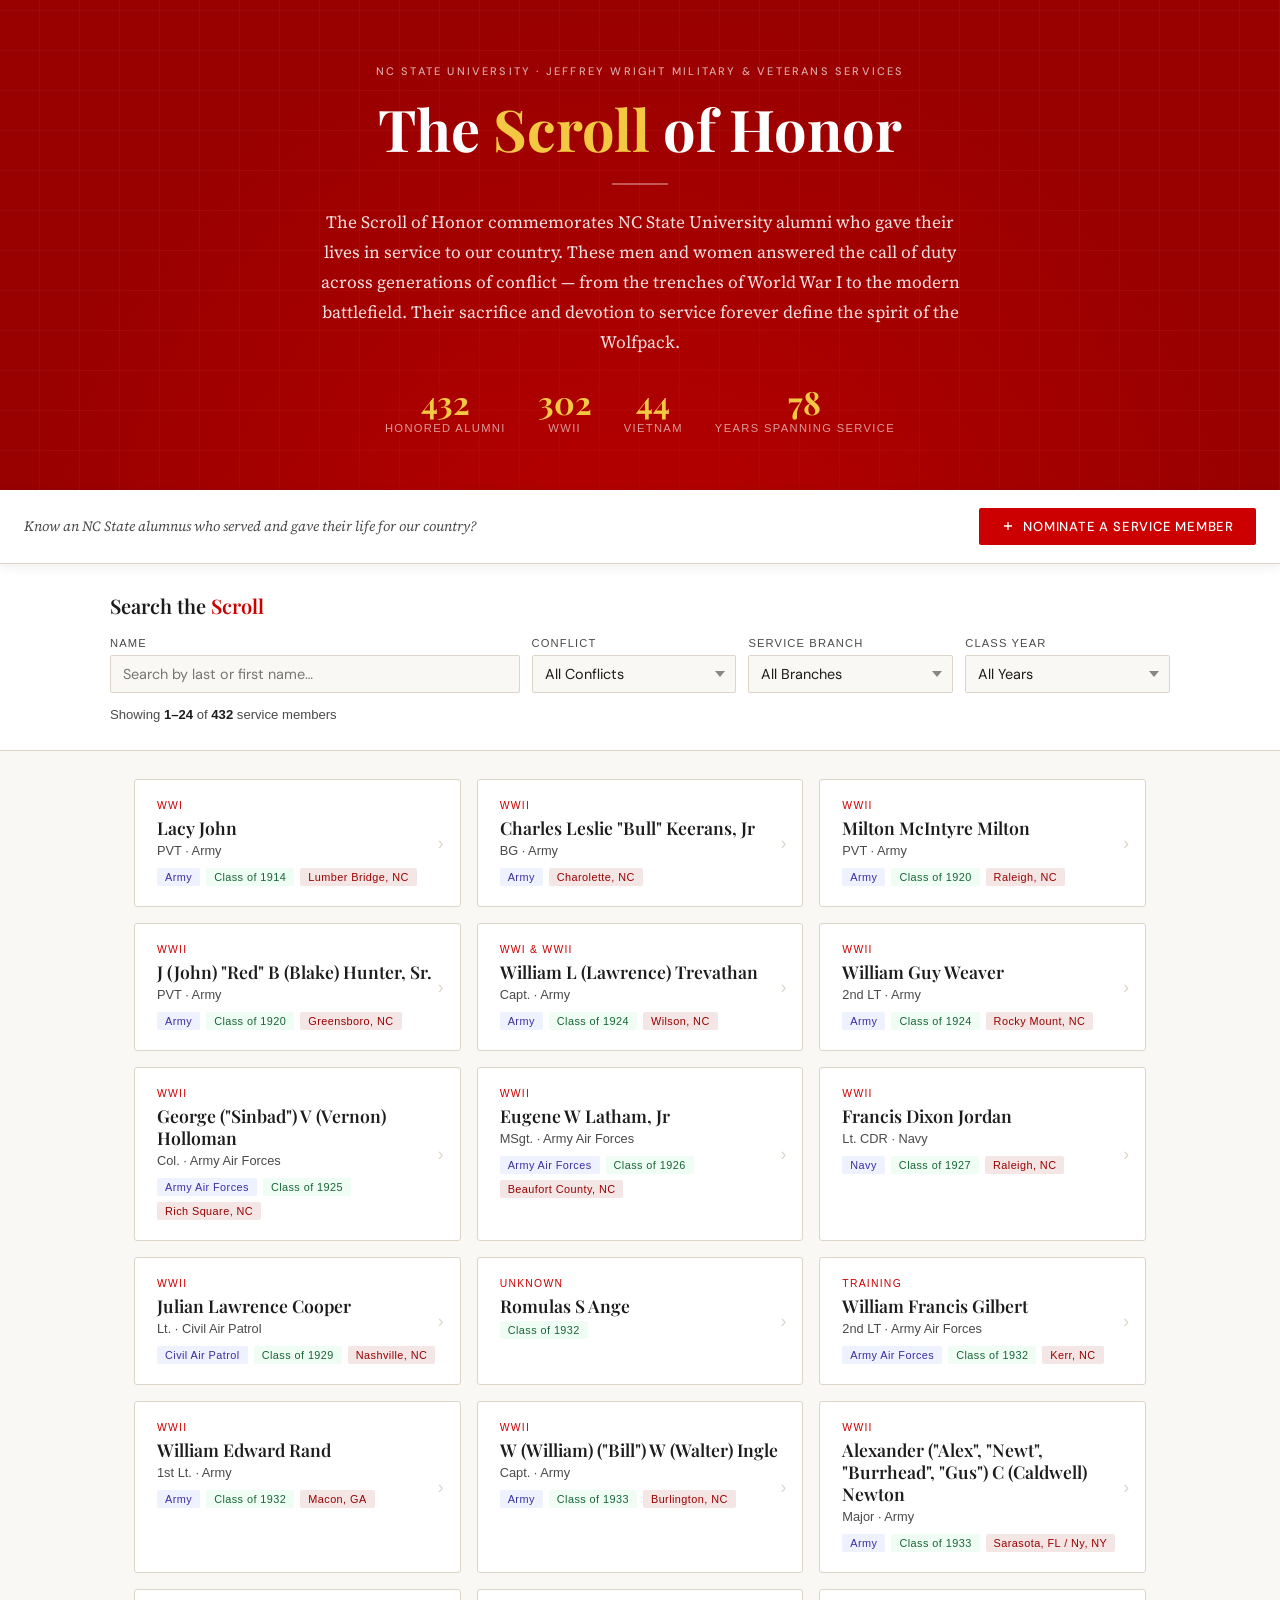
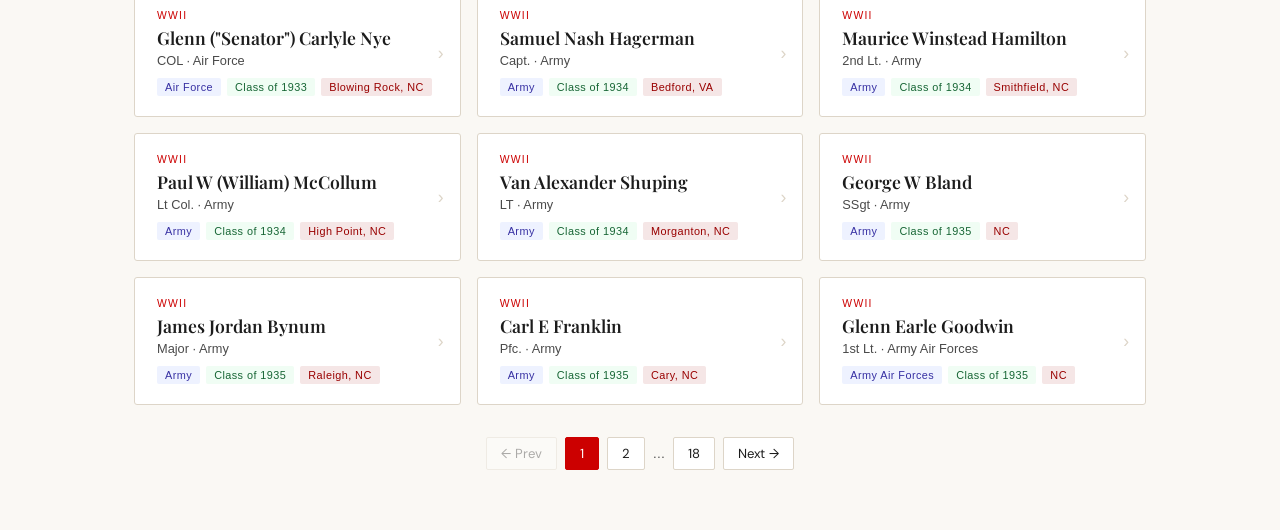
==== scroll_of_honor.html @ 4a4b9288 "[Implementation] SOH" ====
<!DOCTYPE html>
<html lang="en">
<head>
<meta charset="UTF-8">
<meta name="viewport" content="width=device-width, initial-scale=1.0">
<title>NC State Scroll of Honor</title>
<link rel="preconnect" href="https://fonts.googleapis.com">
<link href="https://fonts.googleapis.com/css2?family=Playfair+Display:ital,wght@0,600;0,700;1,400&family=Source+Serif+4:opsz,wght@8..60,300;8..60,400;8..60,600&family=DM+Sans:wght@300;400;500&display=swap" rel="stylesheet">
<style>
  *, *::before, *::after { box-sizing: border-box; margin: 0; padding: 0; }

  :root {
    --red:       #CC0000;
    --red-dark:  #990000;
    --red-light: #f5e6e6;
    --gold:      #b8942a;
    --cream:     #faf8f4;
    --charcoal:  #1c1c1c;
    --mid:       #4a4a4a;
    --border:    #ddd5c8;
    --card-bg:   #ffffff;
    --shadow:    rgba(0,0,0,0.08);
  }

  body {
    font-family: 'Open Sans', sans-serif;
    background: var(--cream);
    color: var(--charcoal);
    min-height: 100vh;
  }

  /* ── HERO ── */
  .soh-hero {
    background: var(--red-dark);
    background-image:
      repeating-linear-gradient(0deg, transparent, transparent 39px, rgba(255,255,255,0.04) 39px, rgba(255,255,255,0.04) 40px),
      repeating-linear-gradient(90deg, transparent, transparent 39px, rgba(255,255,255,0.04) 39px, rgba(255,255,255,0.04) 40px);
    color: white;
    padding: 64px 24px 56px;
    text-align: center;
    position: relative;
    overflow: hidden;
  }
  .soh-hero::before {
    content: '';
    position: absolute; inset: 0;
    background: radial-gradient(ellipse at 50% 120%, rgba(204,0,0,0.6) 0%, transparent 70%);
    pointer-events: none;
  }
  .soh-hero-inner { position: relative; max-width: 780px; margin: 0 auto; }
  .soh-hero-eyebrow {
    font-family: 'DM Sans', sans-serif;
    font-size: 11px;
    font-weight: 500;
    letter-spacing: 0.2em;
    text-transform: uppercase;
    color: rgba(255,255,255,0.65);
    margin-bottom: 18px;
  }
  .soh-hero h1 {
    font-family: 'Playfair Display', serif;
    font-size: clamp(2.2rem, 5vw, 3.6rem);
    font-weight: 700;
    line-height: 1.12;
    color: #fff;
    margin-bottom: 8px;
  }
  .soh-hero h1 span { color: #f4c842; }
  .soh-divider {
    width: 56px; height: 2px;
    background: rgba(255,255,255,0.35);
    margin: 22px auto;
    border: none;
  }
  .soh-hero p {
    font-family: 'Source Serif 4', serif;
    font-size: 1.08rem;
    line-height: 1.75;
    color: rgba(255,255,255,0.88);
    max-width: 640px;
    margin: 0 auto 28px;
  }
  .soh-stats {
    display: flex;
    justify-content: center;
    gap: 32px;
    flex-wrap: wrap;
    margin-top: 8px;
  }
  .soh-stat {
    text-align: center;
  }
  .soh-stat-num {
    font-family: 'Playfair Display', serif;
    font-size: 2rem;
    font-weight: 700;
    color: #f4c842;
    line-height: 1;
  }
  .soh-stat-label {
    font-size: 0.7rem;
    letter-spacing: 0.12em;
    text-transform: uppercase;
    color: rgba(255,255,255,0.6);
    margin-top: 4px;
  }

  /* ── NOMINATE BUTTON ── */
  .soh-nominate-bar {
    background: white;
    border-bottom: 1px solid var(--border);
    padding: 18px 24px;
    display: flex;
    align-items: center;
    justify-content: space-between;
    gap: 16px;
    flex-wrap: wrap;
    position: sticky; top: 0; z-index: 100;
    box-shadow: 0 2px 12px var(--shadow);
  }
  .soh-nominate-text {
    font-size: 0.88rem;
    color: var(--mid);
    font-family: 'Source Serif 4', serif;
    font-style: italic;
  }
  .btn-nominate {
    display: inline-flex; align-items: center; gap: 8px;
    background: var(--red);
    color: white;
    font-family: 'DM Sans', sans-serif;
    font-size: 0.82rem;
    font-weight: 500;
    letter-spacing: 0.06em;
    text-transform: uppercase;
    padding: 10px 22px;
    border: none; border-radius: 2px;
    cursor: pointer;
    text-decoration: none;
    transition: background 0.18s;
    white-space: nowrap;
  }
  .btn-nominate:hover { background: var(--red-dark); }
  .btn-nominate svg { flex-shrink: 0; }

  /* ── SEARCH PANEL ── */
  .soh-search-wrap {
    background: white;
    border-bottom: 1px solid var(--border);
    padding: 28px 24px;
  }
  .soh-search-inner { max-width: 1060px; margin: 0 auto; }
  .soh-search-heading {
    font-family: 'Playfair Display', serif;
    font-size: 1.25rem;
    font-weight: 600;
    color: var(--charcoal);
    margin-bottom: 18px;
  }
  .soh-search-heading span { color: var(--red); }
  .soh-fields {
    display: grid;
    grid-template-columns: 2fr 1fr 1fr 1fr;
    gap: 12px;
    align-items: end;
  }
  @media (max-width: 720px) {
    .soh-fields { grid-template-columns: 1fr 1fr; }
    .soh-fields .soh-field-name { grid-column: 1/-1; }
  }
  @media (max-width: 480px) {
    .soh-fields { grid-template-columns: 1fr; }
    .soh-fields .soh-field-name { grid-column: auto; }
  }
  .soh-field label {
    display: block;
    font-size: 0.7rem;
    font-weight: 500;
    letter-spacing: 0.1em;
    text-transform: uppercase;
    color: var(--mid);
    margin-bottom: 6px;
  }
  .soh-field input,
  .soh-field select {
    width: 100%;
    padding: 9px 12px;
    border: 1px solid var(--border);
    border-radius: 2px;
    font-family: 'DM Sans', sans-serif;
    font-size: 0.9rem;
    color: var(--charcoal);
    background: var(--cream);
    outline: none;
    transition: border-color 0.15s;
    appearance: none;
    -webkit-appearance: none;
  }
  .soh-field select {
    background-image: url("data:image/svg+xml,%3Csvg xmlns='http://www.w3.org/2000/svg' width='10' height='6'%3E%3Cpath d='M0 0l5 6 5-6z' fill='%23888'/%3E%3C/svg%3E");
    background-repeat: no-repeat;
    background-position: right 10px center;
    padding-right: 28px;
  }
  .soh-field input:focus,
  .soh-field select:focus {
    border-color: var(--red);
    background: white;
  }
  .soh-results-summary {
    margin-top: 14px;
    font-size: 0.82rem;
    color: var(--mid);
  }
  .soh-results-summary strong { color: var(--charcoal); }

  /* ── RESULTS ── */
  .soh-results-wrap {
    max-width: 1060px;
    margin: 0 auto;
    padding: 28px 24px 60px;
  }
  .soh-grid {
    display: grid;
    grid-template-columns: repeat(auto-fill, minmax(300px, 1fr));
    gap: 16px;
  }
  .soh-card {
    background: var(--card-bg);
    border: 1px solid var(--border);
    border-radius: 3px;
    padding: 20px 22px;
    cursor: pointer;
    transition: box-shadow 0.18s, transform 0.18s, border-color 0.18s;
    position: relative;
  }
  .soh-card:hover {
    box-shadow: 0 6px 24px rgba(0,0,0,0.1);
    transform: translateY(-2px);
    border-color: var(--red);
  }
  .soh-card-conflict {
    font-size: 0.65rem;
    font-weight: 500;
    letter-spacing: 0.12em;
    text-transform: uppercase;
    color: var(--red);
    margin-bottom: 6px;
  }
  .soh-card-name {
    font-family: 'Playfair Display', serif;
    font-size: 1.1rem;
    font-weight: 600;
    color: var(--charcoal);
    line-height: 1.25;
    margin-bottom: 4px;
  }
  .soh-card-rank {
    font-size: 0.8rem;
    color: var(--mid);
    margin-bottom: 10px;
  }
  .soh-card-meta {
    display: flex;
    flex-wrap: wrap;
    gap: 6px;
  }
  .soh-tag {
    display: inline-block;
    font-size: 0.68rem;
    font-weight: 400;
    padding: 3px 8px;
    border-radius: 2px;
    background: var(--red-light);
    color: var(--red-dark);
    letter-spacing: 0.04em;
  }
  .soh-tag.service { background: #eef2ff; color: #3730a3; }
  .soh-tag.year { background: #f0fdf4; color: #166534; }
  .soh-card-chevron {
    position: absolute; right: 16px; top: 50%;
    transform: translateY(-50%);
    color: var(--border);
    font-size: 1.1rem;
    transition: color 0.15s;
  }
  .soh-card:hover .soh-card-chevron { color: var(--red); }

  .soh-no-results {
    text-align: center;
    padding: 60px 20px;
    color: var(--mid);
    font-family: 'Source Serif 4', serif;
    font-style: italic;
    font-size: 1.05rem;
  }

  /* ── MODAL ── */
  .soh-overlay {
    display: none;
    position: fixed; inset: 0;
    background: rgba(0,0,0,0.55);
    z-index: 1000;
    backdrop-filter: blur(2px);
    overflow-y: auto;
    padding: 32px 16px;
  }
  .soh-overlay.open { display: flex; align-items: flex-start; justify-content: center; }
  .soh-modal {
    background: white;
    max-width: 680px;
    width: 100%;
    border-radius: 4px;
    overflow: hidden;
    position: relative;
    animation: modalIn 0.22s ease;
  }
  @keyframes modalIn {
    from { opacity: 0; transform: translateY(16px); }
    to   { opacity: 1; transform: translateY(0); }
  }
  .soh-modal-header {
    background: var(--red-dark);
    padding: 28px 32px 24px;
    color: white;
    position: relative;
  }
  .soh-modal-conflict {
    font-size: 0.65rem;
    letter-spacing: 0.18em;
    text-transform: uppercase;
    color: rgba(255,255,255,0.6);
    margin-bottom: 6px;
  }
  .soh-modal-name {
    font-family: 'Playfair Display', serif;
    font-size: 1.7rem;
    font-weight: 700;
    color: white;
    line-height: 1.15;
  }
  .soh-modal-rank-service {
    margin-top: 8px;
    font-size: 0.88rem;
    color: rgba(255,255,255,0.75);
  }
  .soh-modal-close {
    position: absolute; top: 18px; right: 20px;
    background: none; border: none;
    color: rgba(255,255,255,0.7);
    font-size: 1.6rem;
    cursor: pointer; line-height: 1;
    transition: color 0.15s;
  }
  .soh-modal-close:hover { color: white; }
  .soh-modal-body { padding: 28px 32px 32px; }
  .soh-modal-grid {
    display: grid;
    grid-template-columns: 1fr 1fr;
    gap: 16px 28px;
    margin-bottom: 24px;
  }
  @media (max-width: 480px) { .soh-modal-grid { grid-template-columns: 1fr; } }
  .soh-modal-field label {
    font-size: 0.65rem;
    font-weight: 500;
    letter-spacing: 0.12em;
    text-transform: uppercase;
    color: #999;
    display: block;
    margin-bottom: 3px;
  }
  .soh-modal-field span {
    font-size: 0.92rem;
    color: var(--charcoal);
  }
  .soh-modal-notes-heading {
    font-family: 'Playfair Display', serif;
    font-size: 0.95rem;
    font-weight: 600;
    color: var(--charcoal);
    border-top: 1px solid var(--border);
    padding-top: 18px;
    margin-bottom: 10px;
  }
  .soh-modal-notes {
    font-family: 'Source Serif 4', serif;
    font-size: 0.9rem;
    line-height: 1.75;
    color: var(--mid);
    white-space: pre-wrap;
    word-break: break-word;
  }

  /* pagination */
  .soh-pagination {
    display: flex;
    justify-content: center;
    align-items: center;
    gap: 8px;
    margin-top: 32px;
    flex-wrap: wrap;
  }
  .soh-page-btn {
    padding: 7px 14px;
    border: 1px solid var(--border);
    background: white;
    border-radius: 2px;
    font-family: 'DM Sans', sans-serif;
    font-size: 0.82rem;
    cursor: pointer;
    transition: all 0.15s;
    color: var(--charcoal);
  }
  .soh-page-btn:hover { border-color: var(--red); color: var(--red); }
  .soh-page-btn.active { background: var(--red); border-color: var(--red); color: white; }
  .soh-page-btn:disabled { opacity: 0.35; cursor: default; }
  .soh-page-info { font-size: 0.8rem; color: var(--mid); }
</style>
</head>
<body>

<!-- HERO -->
<div class="soh-hero">
  <div class="soh-hero-inner">
    <div class="soh-hero-eyebrow">NC State University · Jeffrey Wright Military & Veterans Services</div>
    <h1>The <span>Scroll</span> of Honor</h1>
    <hr class="soh-divider">
    <p>
      The Scroll of Honor commemorates NC State University alumni who gave their lives in service to our country.
      These men and women answered the call of duty across generations of conflict — from the trenches of World War I
      to the modern battlefield. Their sacrifice and devotion to service forever define the spirit of the Wolfpack.
    </p>
    <div class="soh-stats">
      <div class="soh-stat">
        <div class="soh-stat-num">432</div>
        <div class="soh-stat-label">Honored Alumni</div>
      </div>
      <div class="soh-stat">
        <div class="soh-stat-num">302</div>
        <div class="soh-stat-label">WWII</div>
      </div>
      <div class="soh-stat">
        <div class="soh-stat-num">44</div>
        <div class="soh-stat-label">Vietnam</div>
      </div>
      <div class="soh-stat">
        <div class="soh-stat-num">78</div>
        <div class="soh-stat-label">Years Spanning Service</div>
      </div>
    </div>
  </div>
</div>

<!-- NOMINATE BAR -->
<div class="soh-nominate-bar">
  <div class="soh-nominate-text">
    Know an NC State alumnus who served and gave their life for our country?
  </div>
  <a class="btn-nominate" href="https://YOUR_GOOGLE_FORM_LINK_HERE" target="_blank" rel="noopener">
    <svg width="14" height="14" viewBox="0 0 24 24" fill="none" stroke="currentColor" stroke-width="2.2"><path d="M12 5v14M5 12h14"/></svg>
    Nominate a Service Member
  </a>
</div>

<!-- SEARCH -->
<div class="soh-search-wrap">
  <div class="soh-search-inner">
    <div class="soh-search-heading">Search the <span>Scroll</span></div>
    <div class="soh-fields">
      <div class="soh-field soh-field-name">
        <label for="search-name">Name</label>
        <input type="text" id="search-name" placeholder="Search by last or first name…" oninput="applyFilters()">
      </div>
      <div class="soh-field">
        <label for="filter-conflict">Conflict</label>
        <select id="filter-conflict" onchange="applyFilters()">
          <option value="">All Conflicts</option>
          <option>WWI</option>
          <option>WWI &amp; WWII</option>
          <option>WWII</option>
          <option>Vietnam</option>
          <option>Korean War</option>
          <option>Gulf War</option>
          <option>Training</option>
        </select>
      </div>
      <div class="soh-field">
        <label for="filter-service">Service Branch</label>
        <select id="filter-service" onchange="applyFilters()">
          <option value="">All Branches</option>
          <option>Army</option>
          <option>Army Air Forces</option>
          <option>Navy</option>
          <option>Marines</option>
          <option>Air Force</option>
          <option>Coast Guard</option>
          <option>Civil Air Patrol</option>
          <option>Royal Canadian Air Force</option>
        </select>
      </div>
      <div class="soh-field">
        <label for="filter-year">Class Year</label>
        <select id="filter-year" onchange="applyFilters()">
          <option value="">All Years</option>
        </select>
      </div>
    </div>
    <div class="soh-results-summary" id="results-summary"></div>
  </div>
</div>

<!-- RESULTS -->
<div class="soh-results-wrap">
  <div class="soh-grid" id="soh-grid"></div>
  <div class="soh-no-results" id="no-results" style="display:none;">
    No service members found matching your search. Try broadening your filters.
  </div>
  <div class="soh-pagination" id="pagination"></div>
</div>

<!-- MODAL -->
<div class="soh-overlay" id="modal-overlay" onclick="closeModalOnOverlay(event)">
  <div class="soh-modal" id="modal-box">
    <div class="soh-modal-header">
      <div class="soh-modal-conflict" id="m-conflict"></div>
      <div class="soh-modal-name" id="m-name"></div>
      <div class="soh-modal-rank-service" id="m-rank-service"></div>
      <button class="soh-modal-close" onclick="closeModal()" aria-label="Close">&times;</button>
    </div>
    <div class="soh-modal-body">
      <div class="soh-modal-grid" id="m-grid"></div>
      <div id="m-notes-section" style="display:none;">
        <div class="soh-modal-notes-heading">Additional Information</div>
        <div class="soh-modal-notes" id="m-notes"></div>
      </div>
    </div>
  </div>
</div>

<script>
const DATA = [{"name": "Lacy John", "last": "John", "first": "Lacy", "hometown": "Lumber Bridge, NC", "dod": "December 17, 1957", "classYear": "1914", "major": "Agriculture", "conflict": "WWI", "service": "Army", "rank": "PVT", "unit": "", "cause": "NC", "location": "", "notes": "https://www.findagrave.com/memorial/28009451/lacy-john"}, {"name": "Charles Leslie \"Bull\" Keerans, Jr", "last": "Keerans", "first": "Charles", "hometown": "Charolette, NC", "dod": "July 11, 1943", "classYear": "pior to 1919?", "major": "", "conflict": "WWII", "service": "Army", "rank": "BG", "unit": "Chief of Staff of 101st Airborne Division. Assistant Division Commander of 82nd Airborne Division", "cause": "MIA DD", "location": "Western Coast, Italy", "notes": "Charles joined the  North Carolina College of Engineering and Virginia Military Institute (VMI) in Lexington, Virginia. In 1919 he was in the class 1919 of West Point Academy. He was commissioned in the Infantry in 1920. Promoted to 2ndLieutenant, 1st Lieutenant on 24-07-1924 and Captain 01-08-1935 and Command and General Staff School, Fort Leavenworth until 1938. Instructor with the 24th Infantry Regiment in Fort Benning, Georgia, until 1941 as he was transferred as the Supply Officer for the Headquarters Company of Airborne Command in Fort Bragg. In 1942 he became the Chief of Staff of the 101st Airborne Division; One of the most enduring mysteries during World War II was the puzzling disappearance of Brigadier General Charles Leslie Keerans, Jr., more popularly known to US troops as \"Bull\" Keerans. Keerans, from Charlotte, North Carolina, graduated from West Point in 1919. He was commissioned in the infantry in 1920. He had a reputation of being a daredevil motorcycle rider. In 1942, he became the Chief of Staff of the 101st Airborne Division in Sicily. In 1943, he became the assistant commander of the 82nd Airborne Division under General Ridgway and became a Brigadier General on July 2, 1943. July 10, 1943. The 82nd prepared for a night jump over the gulf of Gela, on Sicily. Operation Husky encountered difficulties, with several American transport planes being shot down by \"friendly fire\", adding the fact that Gavin's 505th Parachute Regiment was scattered over a wide area due to a multitude of unpleasant reasons. July 11, 1943. Keerans was in Tunisia waiting to launch the second wave of paratroopers. On the morning of July 11th, he received the code: \"Mackall tonight. Wear white pajamas.\" He ordered the 504th to prepare to drop that evening on an airfield at Farello and reinforce the seaborne landings. Although Keerans was ordered to stay on Tunisia to supervise behind the scenes, he couldn't resist the opportunity to be in the raging battle. At the last minute of the preparation, he rode on a C-47 flown by lieutenants Ray Bousch and John Gibson. As the flight was scheduled to return after the drop, he figured he would be back in Tunisia before dawn. 144 Douglas C-47s arrived over the coast of Gela just after an Axis raid. The paratroopers were suddenly greeted with friendly fire from an Allied vessel. Immediately, all the other naval vessels and shore troops joined in the shooting and began firing on the C-47s, mistaking them for enemy planes. Keerans and his regiment were under grave danger. Transports sustaining heavy fire exploded midair; many panicking paratroopers plunged to their deaths as they jumped without hooking their static lines. Some who successfully deployed their chutes ended up being shot by Allied troops midair. It was a disaster: 23 C-47s were lost out of 144, the 504th suffered 229 casualties with 81 dead.The 52nd Troop Carrier Wing suffered 318 casualties with 83 dead Thirty-seven aircraft were damaged, while eight returned to base without dropping their parachutists. Keerans’ plane was one of those hit by friendly fire, but the pilot was able to crash land the plane in the water, 400 yards off-shore. Although his body was never found, he was officially listed as KIA. Until a certain Sgt. Fielding Armstrong came with a baffling testimony. Sgt. Armstrong was among the few who made it out of the plane. He swam ashore, and by the next morning he saw a familiar face: Bull Keerans. He appeared disheveled but unharmed.The general recounted his escape from the ditched craft and informed Armstrong he had spoken to other soldiers on the beach. The sergeant replied that he was going to hook up with his unit. Keerans told the sergeant he was heading inland and walked away, never to be seen again. Once divisional headquarters heard of account, headquarters across the island were notified to keep a lookout for the missing one-star general. Commanders were puzzled when they received no sightings of the \"Bull.\" He had simply vanished. After the war, investigators and military officials looked for evidences that he was held by the Germans; authorities looked on liberated POW camps but the search turned up empty. One possibility was he was held by the Soviets, since he could be juiced for intelligence, given his general rank in the Army.While there is no direct evidence in his case, it has become widely accepted that hundreds, possibly thousands of allied POWs ended up in Soviet prisons after the war. (In 1991, the U.S. Senate Foreign Relations Committee produced a report claiming thousands of Commonwealth soldiers, including British, Canadian, Australian and South African, had been transferred from their previous German stalags to Soviet custody in the spring of 1945. As recently as 2001, the U.S.-Russian Joint Commission, formed to investigate unconfirmed reports of Americans being held in the former Soviet Gulag prison system, estimated 500 American prisoners had been kept after the war. Soviet leader Josef Stalin anticipated using them as bargaining chips in the ensuing cold war with the western allies.) The fate of Charles \"Bull\" Keerans has never been resolved. He was survived by his wife, Margaret Johnson, and one son. When Margaret died in 1962, she was buried at Arlington National Cemetery. On the tombstone, his name appeared above hers. \"Bull\" Keerans is possibly the highest-rank American officer to go MIA in the course of World War II. taken from fb/Nicholson CruzKeerans Field across from Wood Memorial Chapel (the field surrounded by 313th MI, 3/4 ADA and RepoDepo) was named after him."}, {"name": "Milton McIntyre Milton", "last": "Milton", "first": "Milton", "hometown": "Raleigh, NC", "dod": "June 29, 1974", "classYear": "1920", "major": "", "conflict": "WWII", "service": "Army", "rank": "PVT", "unit": "", "cause": "NC", "location": "", "notes": "Unconfirmed"}, {"name": "J (John) \"Red\" B (Blake) Hunter, Sr.", "last": "Hunter", "first": "J (John) \"Red\"", "hometown": "Greensboro, NC", "dod": "June 29, 1974", "classYear": "1920", "major": "Electrical Engineering", "conflict": "WWII", "service": "Army", "rank": "PVT", "unit": "", "cause": "NC", "location": "", "notes": "ROTC, establsiged in the college January 6, 1919. The Regiment Adjustant and part of Officers's Council and served as the Captain (Adjutant).  Regimental Supply Sergeant. Lientenant Co. F."}, {"name": "William L (Lawrence) Trevathan", "last": "Trevathan", "first": "William", "hometown": "Wilson, NC", "dod": "January 14, 1945", "classYear": "1924", "major": "Civil Engineering", "conflict": "WWI & WWII", "service": "Army", "rank": "Capt.", "unit": "Corp of Engineers", "cause": "NC", "location": "North Carolina", "notes": "He finally received his degree in Civil Engineering in 1924 from NC State. Lawrence became a land surveyor in Wilson, NC and was responsible for building several water tanks in small towns in the area. Lawrence had several heart attacks shortly after the outbreak of WWII, which forced him to be medically discharged from the Army Corps of Engineers. He died of a heart attack"}, {"name": "William Guy Weaver", "last": "Weaver", "first": "William", "hometown": "Rocky Mount, NC", "dod": "January 06, 1942", "classYear": "1924", "major": "Textile", "conflict": "WWII", "service": "Army", "rank": "2nd LT", "unit": "UNK", "cause": "UNK", "location": "Phillipines", "notes": "Interned by the Japanese at Manilla ; During World War II, the University of Santo Tomas and Old Bilibid Prison in Manila was converted into Internment Camps, where Japanese authorities interned thousands of Allied civilians, primarily Americans, for over three years, from January 1942 until February 194"}, {"name": "George (\"Sinbad\") V (Vernon) Holloman", "last": "Holloman", "first": "George (\"Sinbad\")", "hometown": "Rich Square, NC", "dod": "March 19, 1946", "classYear": "1925", "major": "Electrical Engineering", "conflict": "WWII", "service": "Army Air Forces", "rank": "Col.", "unit": "20th Air Force", "cause": "", "location": "Tiawan", "notes": "Nickname given based on old Arabian hero. ROTC, Sergeant. \n Routine B17 flight from Shanghai to Manila- plane crash into Mountain.Note: Holloman AFB, NM, named in his honor. See the 2nd photo for the full story."}, {"name": "Eugene W Latham, Jr", "last": "Latham", "first": "Eugene", "hometown": "Beaufort County, NC", "dod": "August 10, 1942", "classYear": "1926", "major": "", "conflict": "WWII", "service": "Army Air Forces", "rank": "MSgt.", "unit": "Engineer Corps", "cause": "DNB", "location": "Aleutians", "notes": "Parachute caught on plane as it was going down."}, {"name": "Francis Dixon Jordan", "last": "Jordan", "first": "Francis", "hometown": "Raleigh, NC", "dod": "October 24, 1944", "classYear": "1927", "major": "", "conflict": "WWII", "service": "Navy", "rank": "Lt. CDR", "unit": "4th Marine Unit", "cause": "POW / KIA", "location": "Bashi Channel between the Philippines and Taiwan", "notes": "Surrendered at Corregidor, Prisoner of war in Philippines. Killed In Action aboard Japanese ship, 'Arisan Maru.' https://www.findagrave.com/memorial/56747919/francis-dixon-jordan"}, {"name": "Julian Lawrence Cooper", "last": "Cooper", "first": "Julian", "hometown": "Nashville, NC", "dod": "December 21, 1942", "classYear": "1929", "major": "", "conflict": "WWII", "service": "Civil Air Patrol", "rank": "Lt.", "unit": "Civil Air Patrol", "cause": "MIA DD", "location": "UNK", "notes": "plane was forced down at sea; Was lost at sea while flying as pilot in search of submarines Dec 21, 1941\nHe made the supreme sacrifice He gave his life in service for his country"}, {"name": "Romulas S Ange", "last": "Ange", "first": "Romulas", "hometown": "", "dod": "", "classYear": "1932", "major": "", "conflict": "Unknown", "service": "Unknown", "rank": "", "unit": "", "cause": "", "location": "", "notes": ""}, {"name": "William Francis Gilbert", "last": "Gilbert", "first": "William", "hometown": "Kerr, NC", "dod": "May 06, 1941", "classYear": "1932", "major": "", "conflict": "Training", "service": "Army Air Forces", "rank": "2nd LT", "unit": "35th Pursuit Squadron, Eigth Pursuit Group", "cause": "DNB", "location": "Langley Field, VA", "notes": "plane crash 1m out to sea from Virgina Beach, VA"}, {"name": "William Edward Rand", "last": "Rand", "first": "William", "hometown": "Macon, GA", "dod": "October 09, 1944", "classYear": "1932", "major": "Civil Engineering", "conflict": "WWII", "service": "Army", "rank": "1st Lt.", "unit": "1st Army, 60th INF, Co E", "cause": "KIA", "location": "Germany", "notes": "UNK"}, {"name": "W (William) (\"Bill\") W (Walter) Ingle", "last": "Ingle", "first": "W (William) (\"Bill\")", "hometown": "Burlington, NC", "dod": "July 01, 1945", "classYear": "1933", "major": "Chemical Engineering", "conflict": "WWII", "service": "Army", "rank": "Capt.", "unit": "Chemical WarFare Support", "cause": "NC", "location": "Edgewood, MD", "notes": "ID#0-917521; A chemical engineer assigned to duty at Edgewood, Maryland, died of a stomach\nulcer in July 1945 at the base hospital at Edgewood Arsenal, Maryland."}, {"name": "Alexander (\"Alex\", \"Newt\", \"Burrhead\", \"Gus\") C (Caldwell) Newton", "last": "Newton", "first": "Alexander (\"Alex\", \"Newt\", \"Burrhead\", \"Gus\")", "hometown": "Sarasota, FL / Ny, NY", "dod": "July 29, 1944", "classYear": "1933", "major": "Civil and Highway Engineering", "conflict": "WWII", "service": "Army", "rank": "Major", "unit": "HQ 4th Armored DIV", "cause": "MIA / DD", "location": "Departement de la Manche, Basse-Normandie, France", "notes": "He had been killed in action either in Normandy or Brittany, France, according to his military record"}, {"name": "Glenn (\"Senator\") Carlyle Nye", "last": "Nye", "first": "Glenn (\"Senator\")", "hometown": "Blowing Rock, NC", "dod": "October 07, 1952", "classYear": "1933", "major": "Aeronautical Engineering", "conflict": "WWII", "service": "Air Force", "rank": "COL", "unit": "Headquarters Squadron, 17th Bombardment Wing", "cause": "MIA/ DD", "location": "Ichon, North Korea", "notes": "Mid afternoon on October 7, 1952, a B-26 Invader (tail number 44-35407A, call sign \"Pacify 71\") with a crew of four took off from Pusan West Air Base. Pacify 71 was the lead aircraft in flight of six B-26s. The briefed mission was daylight bombing operation near the village of Singye. About 30 seconds before the \"bombs away,\" the invader was hit by flak creating a hole in the left wing and a fire behind the engine. After salvoing its payload, the aircraft veered to the left and descended into mountainous terrain. The aircraft crashed northwest of Ichon, North Korea, exploding on impact. Although no parachutes were observed, witnesses temporally lost sight of the aircraft as it was leaving the formation. All four members of the aircraft's crew remain unaccounted for. Flying with the 34th Bombardment Squadron. Colonel Glenn Carlyle Nye, who joined the U.S. Air Force from North Carolina, was a member of Headquarters Squadron, 17th Bombardment Wing. He was the pilot of \"Pacify 71\" when it went down, and was lost with the aircraft. His remains were not recovered following the incident. No returning POWs mentioned contact with Colonel Nye, nor was he seen at any known holding point, interrogation center, hospital, or permanent POW camp. He remains unaccounted-for. Today, Colonel Nye is memorialized on the Courts of the Missing at the National Memorial Cemetery of the Pacific. His name is also inscribed on the Korean War Veterans Memorial Wall in Washington, DC, which was updated in 2022 to include the names of the fallen."}, {"name": "Samuel Nash Hagerman", "last": "Hagerman", "first": "Samuel", "hometown": "Bedford, VA", "dod": "February 11, 1945", "classYear": "1934", "major": "Mechanical Engineering", "conflict": "WWII", "service": "Army", "rank": "Capt.", "unit": "Unit Amphibious Training Center", "cause": "MIA/ DD", "location": "New Guinea", "notes": ""}, {"name": "Maurice Winstead Hamilton", "last": "Hamilton", "first": "Maurice", "hometown": "Smithfield, NC", "dod": "September 23, 1944", "classYear": "1934", "major": "", "conflict": "WWII", "service": "Army", "rank": "2nd Lt.", "unit": "60th Field Artillery Battalion, 9th Infantry Divisio", "cause": "KIA", "location": "Germany", "notes": ""}, {"name": "Paul W (William) McCollum", "last": "McCollum", "first": "Paul", "hometown": "High Point, NC", "dod": "October 06, 1944", "classYear": "1934", "major": "Textile Manufacturing", "conflict": "WWII", "service": "Army", "rank": "Lt Col.", "unit": "E Company, 130th Infantry, 30th Division", "cause": "KIA", "location": "Holland East of Wurm River", "notes": "ID# 0-315283 ; He led his battalion in recapturing the Belgian Fort Eban Emael. For his service he was awarded the Silver Star for gallantry July 7, 1944; awarded a Purple heart for wounds received in action July 22, 1944.\nHe was also awarded the Distinguished Service Cross, Silver Star Medal. He was killed in action in Holland ."}, {"name": "Van Alexander Shuping", "last": "Shuping", "first": "Van", "hometown": "Morganton, NC", "dod": "October 07, 1944", "classYear": "1934", "major": "Chemical Engineering", "conflict": "WWII", "service": "Army", "rank": "LT", "unit": "", "cause": "KIA", "location": "Vella Lavella, New Georgia Islands", "notes": "ID# 01052963 ; DNB"}, {"name": "George W Bland", "last": "Bland", "first": "George", "hometown": "NC", "dod": "July 24, 1944", "classYear": "1935", "major": "", "conflict": "WWII", "service": "Army", "rank": "SSgt", "unit": "119 INF 30th DIV", "cause": "MIA DD", "location": "Normandy, France", "notes": "https://www.findagrave.com/memorial/56641436/george-w-bland"}, {"name": "James Jordan Bynum", "last": "Bynum", "first": "James", "hometown": "Raleigh, NC", "dod": "August 07, 1944", "classYear": "1935", "major": "", "conflict": "WWII", "service": "Army", "rank": "Major", "unit": "120 INF 30th DIV", "cause": "KIA", "location": "UNK", "notes": "ID# 0-399449"}, {"name": "Carl E Franklin", "last": "Franklin", "first": "Carl", "hometown": "Cary, NC", "dod": "18 SEPT 1944", "classYear": "1935", "major": "", "conflict": "WWII", "service": "Army", "rank": "Pfc.", "unit": "Co B 321 INF", "cause": "KIA", "location": "South Pacific", "notes": "ID# 343056623"}, {"name": "Glenn Earle Goodwin", "last": "Goodwin", "first": "Glenn", "hometown": "NC", "dod": "October 24, 1944", "classYear": "1935", "major": "", "conflict": "WWII", "service": "Army Air Forces", "rank": "1st Lt.", "unit": "313 Trans SQ", "cause": "KIA", "location": "France", "notes": "https://ancestors.familysearch.org/en/L1TH-1BZ/glenn-earle-goodwin-1910-1944"}, {"name": "Joseph Alfred Miller, Jr", "last": "Miller", "first": "Joseph", "hometown": "Brevard, NC", "dod": "October 21, 1944", "classYear": "1935", "major": "", "conflict": "WWII", "service": "Army", "rank": "Col.", "unit": "12th Weather Squadron", "cause": "MIA DD", "location": "Mediterranean Sea", "notes": "ID# 0-020752 ; Weather Plane exploaded when struck by enemy fire; Only one Parachute was seen to have opened of the six crew in the plane."}, {"name": "Myron Lee Shinn", "last": "Shinn", "first": "Myron", "hometown": "Concord, NC", "dod": "June 15, 1945", "classYear": "1935", "major": "", "conflict": "WWII", "service": "Army", "rank": "S/Sgt.", "unit": "82nd AirBorne", "cause": "DOW", "location": "Normandy, France", "notes": "ID# 34256146"}, {"name": "Holden E York", "last": "York", "first": "Holden", "hometown": "NC", "dod": "May 11, 1945", "classYear": "1935", "major": "", "conflict": "WWII", "service": "Navy", "rank": "LT (jg)", "unit": "", "cause": "KIA", "location": "Okinawa, Japan", "notes": "On the morning of 11 May 1945, while supporting the invasion of Okinawa, Bunker Hill was struck and severely damaged by two Japanese kamikaze planes. An A6M Zero fighter plane emerged from low cloud cover, dove toward the flight deck and dropped a 550-pound (250 kilogram) bomb that penetrated the flight deck and exited from the side of the ship at gallery deck level before exploding in the ocean.[3] The Zero next crashed onto the carrier's flight deck, destroying parked warplanes full of aviation fuel and ammunition, causing a large fire. The remains of the Zero went over the deck and dropped into the sea. Then, a short 30 seconds later, a second Zero, piloted by Ensign Kiyoshi Ogawa, plunged into its suicide dive. The Zero went through the antiaircraft fire, dropped a 550-pound bomb, and then crashed into the flight deck near the carrier's \"island\", as kamikazes were trained to aim for the island superstructure. The bomb penetrated the flight deck and exploded. Gasoline fires flamed up and several explosions took place. Bunker Hill lost a total of 346 sailors and airmen killed, 43 more missing (and never found), and 264 wounded. LTJG Holden Eli York was KIA and Buried at Sea by Administrative Decision"}, {"name": "Thomas W Allen", "last": "Allen", "first": "Thomas", "hometown": "Louisberg, NC", "dod": "May 31, 1942", "classYear": "1936", "major": "", "conflict": "WWII", "service": "Royal Canadian Air Force", "rank": "UNK", "unit": "121 Eagle Sqaudron", "cause": "KIA", "location": "WALCHEREN ISLAND, THE NETHERLANDS", "notes": "AMERICAN CITIZEN WHO PARTICIPATED IN THE BRITISH COMMONWEALTH AIR TRAINING PLAN, HELD THE RANK OF FLIGHT LIEUTENANT AND SERVED AS A PILOT IN THE ROYAL CANADIAN AIR FORCE. KILLED IN ACTION AT THE AGE OF 27 WHILE ATTACHED TO NO. 121 'EAGLE' SQUADRON, ROYAL AIR FORCE (FIGHTER COMMAND) WHEN HIS BATTLE DAMAGED SUPERMARINE SPITFIRE MK. VB (W3645) CRASHED INTO THE NORTH SEA OFF WALCHEREN ISLAND, COMMEMORATED ON PANEL 99 AT THE AIR FORCES MEMORIAL AT RUNNYMEDE, ENGLEFIELD GREEN, SURREY, ENGLAND AND ON THE EAGLE SQUADRON MEMORIAL, GROSVENOR SQUARE, LONDON, ENGLAND."}, {"name": "Olive Thurlow Ballentine", "last": "Ballentine", "first": "Olive", "hometown": "Varina, NC", "dod": "January 12, 1945", "classYear": "1936", "major": "Forestry", "conflict": "WWII", "service": "Army Air Forces", "rank": "PVT", "unit": "", "cause": "MIA DD", "location": "Ligayen Gulf, Phillippine Islands", "notes": "Olive volunteered for U.S. Army Air Forces and was eventually sent to the Pacific Theater. The family received word that Olive was first missing and then that he had been killed in action. It would be April before they learned the details of the Japanese kamikaze attack upon his Victory ship at Lingayen Gulf, in the Philippine Islands and his burial at sea on January 12, 1945."}, {"name": "WC (William Claudius) Pete (? Doesn't provide in yearbook) Bowen", "last": "Bowen", "first": "WC (William Claudius)", "hometown": "Smithfield, NC", "dod": "December 08, 1943", "classYear": "1936", "major": "Textile Weaving and Dyeing", "conflict": "WWII", "service": "Unknown", "rank": "Lt.", "unit": "", "cause": "DNB", "location": "Potomac River", "notes": "while deep sea diving"}, {"name": "William I Copens", "last": "Copens", "first": "William", "hometown": "", "dod": "", "classYear": "1936", "major": "", "conflict": "Unknown", "service": "Unknown", "rank": "", "unit": "", "cause": "", "location": "", "notes": ""}, {"name": "William I Cozzens", "last": "Cozzens", "first": "William", "hometown": "Edenton, NC", "dod": "June 16, 1944", "classYear": "1936", "major": "", "conflict": "WWII", "service": "Army", "rank": "Pfc.", "unit": "120th INF DIV", "cause": "KIA", "location": "France", "notes": "ID# 20453850"}, {"name": "Clifton Arthur Croom", "last": "Croom", "first": "Clifton", "hometown": "Bolton, NC", "dod": "October 24, 1944", "classYear": "1936", "major": "Aeronautical Engineering", "conflict": "WWII", "service": "Navy", "rank": "Capt.", "unit": "45th INF Regiment", "cause": "POW / KIA", "location": "China Sea", "notes": "Capt, Clifton A Croom, Born August 29 1912 in Bladen County, North Carolina the son of Mr. and Mrs. Oscar H Croom of Columbus, North Carolina Enlisted into the Army in Texas assigned to the 45th Infantry Regiment Philippine, entered service on November 1940. Died on 24 Oct 1944, Missing from Japanese Prison ship, Awarded the Purple Heart with cluster, Silver Star with cluster and Bronze Star. Obituary, Capt., U.S. Army. Born Aug. 29 1912. Entered service Nov 1940. N.C. State College; Ft. Sam Houston, Tex,; Philippines, Corregidor. Wounded in action at Bataan, Feb 8 1942; captured by enemy Apr. 9 1942; killed on Japanese Prison Ship in China Sea Oct 24 1944. Awarded PH with Cluster, SS with Cluster. Attended N.C. State Col. Baptist. Son of Mr. and Mrs. Oscar H Croom, Bolton."}, {"name": "Paul Matthew Obst", "last": "Obst", "first": "Paul", "hometown": "Union City, CT / Worchester MA", "dod": "December 07, 1944", "classYear": "1936", "major": "Forestry", "conflict": "WWII", "service": "Army", "rank": "LT", "unit": "314 INF 79 DIV", "cause": "KIA", "location": "France", "notes": ""}, {"name": "Irvin M(Mansfield) Porter, Jr.", "last": "Porter", "first": "Irvin", "hometown": "Raleigh, NC", "dod": "June 15, 1944", "classYear": "1936", "major": "Business Administration", "conflict": "WWII", "service": "Army", "rank": "Capt.", "unit": "HQ2 / 325th Glider Infantry Reg ; 82nd Airborne", "cause": "KIA", "location": "Omaha Beach, France", "notes": ""}, {"name": "Carl Stein", "last": "Stein", "first": "Carl", "hometown": "Everette, MA", "dod": "UNK", "classYear": "1936", "major": "Civil Engineering", "conflict": "WWII", "service": "Army", "rank": "1st LT", "unit": "UNK", "cause": "KIA", "location": "UNK", "notes": "ID#0-340767 ; KIA"}, {"name": "James Earnest Barb", "last": "Barb", "first": "James", "hometown": "Hickory, NC", "dod": "November 29, 1942", "classYear": "1937", "major": "Sanitary Engineering", "conflict": "WWII", "service": "Army", "rank": "1st LT", "unit": "128th Infantry Regiment, 32nd Infantry Division", "cause": "KIA", "location": "Manilla, Phillippines", "notes": "ID# 0-351494"}, {"name": "Edward Allan Cohan", "last": "Cohan", "first": "Edward", "hometown": "NY", "dod": "October 27, 1944", "classYear": "1937", "major": "", "conflict": "WWII", "service": "Army", "rank": "S/Sgt.", "unit": "7th ID", "cause": "KIA", "location": "UNK", "notes": ""}, {"name": "Carroll G Conrad", "last": "Conrad", "first": "Carroll", "hometown": "Greensboro, NC", "dod": "", "classYear": "1937", "major": "Industrial Management", "conflict": "WWII", "service": "Navy", "rank": "Lt.", "unit": "", "cause": "UNK", "location": "", "notes": "SERVED AS A NAVAL PILOT FROM 1939 TO 1944 IN THE NORTH ATLANTIC AND SOUTH PACIFIC."}, {"name": "Thomas \"Tommy\" Campbell Fearing", "last": "Fearing", "first": "Thomas \"Tommy\"", "hometown": "Manteo, NC", "dod": "April 04, 1944", "classYear": "1937", "major": "", "conflict": "WWII", "service": "Navy", "rank": "Ensign", "unit": "", "cause": "KIA", "location": "South Pacific", "notes": "TOMMY FEARING - The Roanoke Island community received a terrific shock this week when it heard that Thomas Fearing, a young flying officer of the Navy, was reported missing in an airplane crash in the South Pacific. Tommy's career during the past several years had taken him from the sandy shores where he had acted in Paul Green's Lost Colony, to the doors of the Metropolitan Opera in New York. For Tommy loved home, and it was his love for home that would some day bring him back for keeps.\n\nTommy loved his mission for his country. He looked forward to his adventures with the enemy in the South Pacific. Like many another, he was impatient, doubtless, to be off and doing before he had gotten training as thorough as he might deserve."}, {"name": "John Richard Garrabrandt", "last": "Garrabrandt", "first": "John", "hometown": "Wilmington, NC", "dod": "June 10, 1944", "classYear": "1937", "major": "", "conflict": "WWII", "service": "Army", "rank": "Capt.", "unit": "INF DIV", "cause": "UNK", "location": "(Lower) Normandy, France", "notes": ""}, {"name": "James Henry Griffin", "last": "Griffin", "first": "James", "hometown": "Ashville, NC", "dod": "August 18, 1940", "classYear": "1937", "major": "Forestry", "conflict": "WWII", "service": "Army Air Forces", "rank": "2nd LT", "unit": "13th Attack Squadron", "cause": "DNB", "location": "(Near) Rushton, LA", "notes": "plane crash during tropical storm near Rushton, LA· returning visit Biltmore NC"}, {"name": "Oliver Massee Horton", "last": "Horton", "first": "Oliver", "hometown": "Raleigh, NC", "dod": "October 05, 1944", "classYear": "1937", "major": "", "conflict": "WWII", "service": "Army", "rank": "Major", "unit": "3RD BATTALION, 506TH PARACHUTE INFANTRY REGIMENT, U.S. ARMY 101ST AIRBORNE ‘SCREAMING EAGLES’ DIVISION", "cause": "KIA", "location": "OPHEUSDEN, HOLLAND", "notes": "Major Oliver Horton, Commanding Officer of the 3rd Battalion, was killed in action on October 5, 1944 in the Battle of Opheusden in the Netherlands during Operation Market-Garden. A bridge in Opheusden is dedicated to Major Horton. Major Horton was mentioned numerous times in the HBO miniseries \"Band of Brothers\" including his death.\n\n\"Major Oliver M. Horton was fatally wounded in the morning of 5th October 1944 by German mortar fire while walking along the railroad tracks near the Linge Canal at the south end of the town Opheusden.\"  ;   PARATROOPS. LED 1,200 AMERICANS IN BATTLE AT ARNHEIM, HOLLAND. WAS THE LAST ONE TO BE HEARD FROM OF THE NEARLY 10,000 MEN WHO GAVE THEIR LIVES THERE . SERVED AS COMMANDER OF THE . HE WAS A PARATROOPER WHO JUMPED INTO FRANCE IN THE EARLY MORNING HOURS ON D-DAY, JUNE 6, 1944, THE INVASION OF GERMANY’S FORTRESS EUROPE AND A 2ND COMBAT JUMP INTO HOLLAND, OPERATION MARKET GARDEN. KILLED  DURING THE BATTLE OF OPHEUSDEN, HOLLAND AND IS BURIED AT THE NETHERLANDS AMERICAN CEMETERY, MARGRATEN, NETHERLANDS. DECORATIONS: SILVER STAR MEDAL AWARDED FOR DISTINGUISHED GALLANTRY IN ACTION AND THE PURPLE HEART MEDAL. ID#0-322703"}, {"name": "Peter Ihrie, Jr", "last": "Ihrie", "first": "Peter", "hometown": "Rock Hill, SC", "dod": "January 30, 1944", "classYear": "1937", "major": "Textile Weaving and Designing", "conflict": "WWII", "service": "Army Air Forces", "rank": "1st LT", "unit": "718th Bomber Squadron, 449th Bomber Group, Heavy", "cause": "KIA", "location": "Udine, Italy", "notes": "Peter served as a First Lieutenant & Navigator on B-24H during World War II. B-24H #41-28605 took off, with a crew of 11, from Grottaglie, Italy on a bombing mission over Udine, Italy. They were attacked by enemy aircraft, shot down, and crashed near Udine, Italy during the war. Six of the crew perished and five survived the crash. Peter was \"Killed In Action\" in this crash during the war."}, {"name": "Thomas Owen Varner", "last": "Varner", "first": "Thomas", "hometown": "Whittier, NC", "dod": "August 21, 1943", "classYear": "1937", "major": "Agricultural Engineering", "conflict": "WWII", "service": "Army", "rank": "S/Sgt.", "unit": "344th BS, 98th Bomb Group", "cause": "FOD", "location": "Marshalling Yards at Cancello, Italy", "notes": "ID# 34123839 ; Gunner on the B-24D \"BABY\" The aircraft dropped its bomb payload on target and was being attacked by numerous fighters and taking heavy damage. Lt. Minnich and Lt. Cook were still in the cockpit trying to level the plane, now in a spin, so the rest of the crew could bail out. Lt. Minnich waved us all out with his right arm as he leveled the plane for a few moments. Only 3 survived the bail out."}, {"name": "Thomas Woodrow Yarborough", "last": "Yarborough", "first": "Thomas", "hometown": "Raleigh, NC", "dod": "December 23, 1944", "classYear": "1937", "major": "Poultry Specialist / Agriculture", "conflict": "WWII", "service": "Army", "rank": "2nd LT", "unit": "Corps of Engineers", "cause": "DOW", "location": "Belgium", "notes": "ID#01998408 ;"}, {"name": "Sobey Franklin Allen", "last": "Allen", "first": "Sobey", "hometown": "Raleigh, NC", "dod": "October 27, 1943", "classYear": "1938", "major": "", "conflict": "WWII", "service": "Army Air Forces", "rank": "Major", "unit": "7th Ferrying Group", "cause": "DNB", "location": "Gander Lake, New Foundland", "notes": "PLANE CRASH WHILE FERRYING BOMBER TO ENGLAND ; Major Allen, a pilot with the U.S. Army Air Forces, died in the crash of the bomber he was piloting (A-20C #41-19224) on a mission, at Gander, Newfoundland, in 1943. With the 7th Ferrying Group"}, {"name": "William A(Anderson) Banks", "last": "Banks", "first": "William", "hometown": "Franklinton, NC Louisburg, NC(From yearbook)", "dod": "September 03, 1944", "classYear": "1938", "major": "Animal Husbandry", "conflict": "WWII", "service": "Army", "rank": "PVT", "unit": "32nd REGT 3rd Armor Div", "cause": "DOW", "location": "France", "notes": "He died of wounds from a battle which came to be known as the Battle of the Mons Pocket in Belgium. By 2 September 1944 the 3rd Armoured Division which was operating on the right flank of the 1st Infantry Division had penetrated into Belgium east of Mons thereby cutting off the escape route of approximately five (5) German divisions. This tactical situation there upon produced one of the most costly single defeats suffered by the German army in the entire campaign. This battle became known as \"The Mons Pocket\" which was fought from the 2nd to 6th September 1944. When the final reports of the disaster could be correlated and a reasonably accurate total made, it was found that over seventeen thousand (17,000) German prisoners had been taken and at least two thou­sand (2,000) Germans had been killed. Since there were no temporary cemeteries in Belgium at this time his body was evacuated to a temporary cemetery at Solers which is SE of Paris. It was later transferred at the family's request to a permanent cemetery - Epinal. He was awarded the Purple Heart."}, {"name": "Luke Wright Boney, Jr", "last": "Boney", "first": "Luke", "hometown": "Wallace, NC", "dod": "August 06, 1944", "classYear": "1938", "major": "Textile Manufacturing", "conflict": "WWII", "service": "Army", "rank": "1st  LT", "unit": "465th AAA", "cause": "KIA", "location": "France", "notes": "ID# 01045346"}, {"name": "Claude E Clark", "last": "Clark", "first": "Claude", "hometown": "Hickory, NC Danville, NC(From yearbook)", "dod": "November 24, 1944", "classYear": "1938", "major": "Textile Management", "conflict": "WWII", "service": "Army", "rank": "Capt.", "unit": "128th INF REGT, 32nd ID", "cause": "KIA", "location": "Leyte Philippines", "notes": "ID# 0-366033 ; On that day, 1LT Clark's unit was in action against Japanese forces near Buna, New Guinea. 1LT Clark's leadership, courageous actions and extraordinary heroism that day earned him the U.S. Army's second highest award for valor, the Distinguished Service Cross. Captain Clark was Killed in Action on 24 November 1944 at Leyte, Philippines"}, {"name": "Gilbert W(Walker) Clark, (Jr)", "last": "Clark", "first": "Gilbert", "hometown": "Chapel Hill, NC / High Point, NC", "dod": "February 03, 1945", "classYear": "1938", "major": "", "conflict": "WWII", "service": "Army Air Forces", "rank": "2nd Lt.", "unit": "306th Bomber Group, Heavy, 367th Bomber Squadron", "cause": "KIA", "location": "Berlin, Germany", "notes": "ID#0-835735 ; He was Co-pilot on the crew of the B-17 #43-38407 during a mission to bomb the marshaling yards in Berlin, Germany. Their aircraft received a direct flak hit in the left wing. The wing broke off and they went down in flames. The entire crew of nine men was killed."}, {"name": "Roy Theodore Cox, (Jr)", "last": "Cox", "first": "Roy", "hometown": "Winterville, NC", "dod": "November 13, 1943", "classYear": "1938", "major": "", "conflict": "WWII", "service": "Navy", "rank": "PO3", "unit": "USS Juneau (CL-52)", "cause": "DD", "location": "Manila, Philippines", "notes": "Reported to be on USS Juneau ship when it was torpedoed"}, {"name": "William Louis Dixon, Jr", "last": "Dixon", "first": "William", "hometown": "Charolette, NC", "dod": "April 06, 1942", "classYear": "1938", "major": "Textile Chemistry and Dyeing", "conflict": "WWII", "service": "Army", "rank": "Capt.", "unit": "", "cause": "KIA", "location": "Philippines", "notes": "ID# 0-325656 ; Listed as MIA after the surrender of Corregidor, the Japanese Government informed the Red Cross that Dixon had died. He was held as a Japanese POW in the Philippines."}, {"name": "Julian Wade Farrior", "last": "Farrior", "first": "Julian", "hometown": "Greensboro, NC Burgaw, NC (From yearbook)", "dod": "November 08, 1944", "classYear": "1938", "major": "Forestry", "conflict": "WWII", "service": "Army", "rank": "1st Lt.", "unit": "2ND BATTALION, 112TH REGIMENT, 28TH INFANTRY DIVISION", "cause": "KIA", "location": "Huertgen Forest, Germany", "notes": "Julian graduated from Officers Candidate School, and was assigned to the 112th Infantry Regiment of the 28th Division. They shipped overseas in October of 1943. His division landed at Normandy on 22 July 1944 and was immediately engaged in Operation Cobra. His division had the honor of marching down the Champs-Elysees in Paris on 29 August 1944, and then was thrown into the Battle of the Hürtgen Forest. During that battle, Julian was serving as the Executive Officer of Company G of the 2nd Battalion. He was Killed in Action on 9 November 1944 near the church in Vossenack, Germany. He was 28 years old."}, {"name": "John D Flanagan, Jr", "last": "Flanagan", "first": "John", "hometown": "", "dod": "", "classYear": "1938", "major": "", "conflict": "Vietnam", "service": "Unknown", "rank": "", "unit": "", "cause": "", "location": "", "notes": ""}, {"name": "James Edwin Grantham", "last": "Grantham", "first": "James", "hometown": "Tarboro, NC Rocky Mount, NC (From yearbook)", "dod": "January 10, 1945", "classYear": "1938", "major": "Construction Engineering", "conflict": "WWII", "service": "Army", "rank": "Capt.", "unit": "333rd Infantry Regiment, 84th Infantry Division", "cause": "KIA", "location": "Germany", "notes": "ID#0-366047; Veteran of 18 Months in the South Pacific CPT Grantham , Reserve officer called into service Feb 1942 went to training at Fort Benning GA was sent to the Pacific in May 1942 , served on Guadalcanal and other islands and was awarded 2 battle stars. He returned to the US in Sept 1943 with battle wounds. After treatment he was stationed at Camp Claiborne, LA until he was sent to combat in Europe."}, {"name": "Charles D(Dushan) King", "last": "King", "first": "Charles", "hometown": "Wilmington, NC", "dod": "April 13, 1944", "classYear": "1938", "major": "Ceramic Engineering", "conflict": "WWII", "service": "Army", "rank": "Capt.", "unit": "HQ Fifth Army", "cause": "DNB", "location": "Italy", "notes": "ID# 0-366054 ;Ordnance officer King, 29, served on Lt. Gen. Mark Clark's staff. Awaiting promotion to major, King contracted a rare form of meningitis and died within 24 hours."}, {"name": "Thomas L Philbrick", "last": "Philbrick", "first": "Thomas", "hometown": "Raleigh, NC", "dod": "September 21, 1944", "classYear": "1938", "major": "", "conflict": "WWII", "service": "Army", "rank": "1st Lt.", "unit": "868 Bomb Squadron, Heavy", "cause": "MIA/ DD / KIA", "location": "Manila, Philippines", "notes": "ID# 0-683860 ; Thomas served as a First Lieutenant & Navigator on SB-24J #42-100277, 868th Bomber Squadron, Heavy, U.S. Army Air Force during World War II."}, {"name": "Thomas A Poole", "last": "Poole", "first": "Thomas", "hometown": "Virginlina, VA", "dod": "January 10, 1945", "classYear": "1938", "major": "", "conflict": "WWII", "service": "Army", "rank": "S/Sgt.", "unit": "UNK", "cause": "KIA", "location": "France", "notes": ""}, {"name": "Lawrence Jackson Rux, (Jr.)", "last": "Rux", "first": "Lawrence", "hometown": "Henderson, NC", "dod": "March 20, 1942", "classYear": "1938", "major": "", "conflict": "WWII", "service": "Army Air Forces", "rank": "2nd Lt.", "unit": "UNK", "cause": "DNB", "location": "(near) Greenfield, IN", "notes": "ID# 0-434891 ; PLANE ACCIDENT KILLS SOLDIER FROM HENDERSON HENDERSON. March 21.—MP) —Lieut. Lawrence Jackson Rux. one of four men killed late yesterday in the crash of an army plane near Greenfield. Ind., was the son of Mrs. Leona Currin Rux of Henderson. He was 24. Rux received his commission in Florida last January and later went to California, thence to Ohio. He attended N. C. State College and majored in ceramics. Besides his mother, he is survived by a sister. Mrs. Raham I Boyd of Warrenton. His was the j first casualty of the war for Henderson or Vance County."}, {"name": "Harry H Schneider", "last": "Schneider", "first": "Harry", "hometown": "New York, NY (Brooklyn, NY)", "dod": "August 27, 1944", "classYear": "1938", "major": "Textile Management", "conflict": "WWII", "service": "Army", "rank": "1st Lt.", "unit": "70th TK BTN", "cause": "KIA", "location": "France", "notes": "ID Number: O-366076"}, {"name": "Fred L Smith", "last": "Smith", "first": "Fred", "hometown": "Greensboro, NC", "dod": "September 08, 1945", "classYear": "1938", "major": "", "conflict": "WWII", "service": "Army Air Forces", "rank": "1st Lt.", "unit": "718th Army Air Force Base Unit", "cause": "DNB", "location": "Timkua, Indonesia", "notes": "On 8 September 1945 he was a passenger aboard the B-25H #43-4915 \"Jacnic Snr\" when they took off from Garbutt Field in Queensland, Australia on an administrative flight to Biak on New Guinea. They were transporting men assigned to the 68th Airways and Communications Service Group and 718th Army Air Force Base Unit. They failed to arrive at their destination and were reported missing.\n\nIn 1995 their crash site was discovered at the edge of a cliff near Timkua on Irian Jaya. US Army forensics teams visited the site and in 1999 they recovered remains of the crew. On June 18, 2003 they were laid to rest in a group burial at Arlington National Cemetery."}, {"name": "Robert L White", "last": "White", "first": "Robert", "hometown": "Columbus County, NC", "dod": "", "classYear": "1938", "major": "", "conflict": "WWII", "service": "Army", "rank": "", "unit": "", "cause": "", "location": "", "notes": "ID# 34899267 ; DNB"}, {"name": "Robert L White, Sr", "last": "White", "first": "Robert", "hometown": "Davie County, NC", "dod": "", "classYear": "1938", "major": "", "conflict": "WWII", "service": "Army", "rank": "", "unit": "", "cause": "", "location": "", "notes": "ID# 44016500 ; KIA"}, {"name": "Robert L White", "last": "White", "first": "Robert", "hometown": "Gastonia, NC", "dod": "", "classYear": "1938", "major": "", "conflict": "WWII", "service": "Army", "rank": "", "unit": "", "cause": "", "location": "", "notes": "SERVED WITH THE 12TH ARMORED DIVISION, 66TH ARMORED INFANTRY BATTALION, IN THE EUROPEAN THEATER OF OPERATIONS."}, {"name": "Robert L White", "last": "White", "first": "Robert", "hometown": "Edenton, NC", "dod": "", "classYear": "1938", "major": "", "conflict": "WWII", "service": "Navy", "rank": "", "unit": "", "cause": "", "location": "", "notes": "Served on battleships; USS Mississippi, USS Idaho, USS New Mexico. On staff of Combat Division 3, bombarding on landings."}, {"name": "Robert L White", "last": "White", "first": "Robert", "hometown": "Asheville, NC", "dod": "", "classYear": "1938", "major": "", "conflict": "WWII", "service": "Navy", "rank": "", "unit": "", "cause": "", "location": "", "notes": ""}, {"name": "George Winfield Arnott", "last": "Arnott", "first": "George", "hometown": "Cambridge, NY", "dod": "April 08, 1943", "classYear": "1939", "major": "Forestry", "conflict": "WWII", "service": "Army", "rank": "Capt.", "unit": "26th INF 1st DIV", "cause": "KIA", "location": "Tunisa, North Africa", "notes": "Captain Arnott, a native of Cambridge, joined the service in 1940 and was commissioned a first lieutenant in November 1941. He was in the first group of American soldiers to land at Oran in the invasion of North Africa. He was advanced to the rank of Captain last February while in Tunisia"}, {"name": "Henry Churchill Bragaw, (Jr)", "last": "Bragaw", "first": "Henry", "hometown": "Southport, NC", "dod": "January 22, 1944", "classYear": "1939", "major": "Forestry", "conflict": "WWII", "service": "Army", "rank": "Capt.", "unit": "Co. K, 3rd Battalion, 143rd Infantry Regiment, 36th Infantry Division, 5th Army", "cause": "KIA", "location": "Italy", "notes": "ID # 0-366581 ; Capt. Bragaw lost his life in Italy, on January 20, 1944, heroically leading his men in the face of great odds. He commanded an infantry company ordered to establish a bridgehead across a river. The company was intended to approach the river on pathways cleared through heavy mine fields, but dense fog and blinding darkness soon hid the markings of the safeways. Putting his men in a column with intervals between them, he led the way through the field.During this passage eight men were severely wounded by mines. Each time the commander went back among his men, bolstering their courage by his own actions and words. Reaching the river he led his men across under violent artillery, mortar, and small arm fire, and attacked the formidable enemy positions on the steep opposite bank.He led his company into the foe's outer defenses through bands of enemy wire. While heavy fire pinned his troops to the ground, he exposed himself to make a personal reconnaissance, seeking to improve his positions. In so doing he was killed by enemy fire."}, {"name": "Robert L (Lee) Edwards", "last": "Edwards", "first": "Robert", "hometown": "Spring Hope, NC", "dod": "", "classYear": "1939", "major": "Field Crops and Plant Breeding", "conflict": "WWII", "service": "Army", "rank": "Sgt.", "unit": "", "cause": "DOW", "location": "", "notes": "ID# 34114181 ; Sergeant Robert Edwards, flying out of Wilmington’s Bluethenthal Field, crewed a B-24 bomber that sank a German U-boat, 1942."}, {"name": "John Robert Jones, (Jr)", "last": "Jones", "first": "John", "hometown": "Whittier, NC", "dod": "November 23, 1944", "classYear": "1939", "major": "", "conflict": "WWII", "service": "Army", "rank": "Pvt.", "unit": "G Co. 26 INF", "cause": "KIA", "location": "Henri Chapelle, Belgium", "notes": "ID# 34864460"}, {"name": "Russell McKinley Lamar", "last": "Lamar", "first": "Russell", "hometown": "Rockingham County, NC", "dod": "July 30, 1944", "classYear": "1939", "major": "", "conflict": "WWII", "service": "Army", "rank": "Pvt.", "unit": "26th INF 1st ID", "cause": "KIA", "location": "France", "notes": "ID#34851430 ;  He entered the service on October 20, 1943, took 17 weeks' basic training at Camp Fannin, Texas, and was transferred to Fort George Meade, Md., on March 5, 1944. He went to England in April. Russell served in the U.S. Army during World War II as a Private in the 26th Infantry Regiment, 1st Infantry Division. He took part in the heavy fighting on the shores of Normandy and later in the more advanced positions inland. He was Killed in Action on July 30, 1944 in France at the age of 29"}, {"name": "Albert Reid Lambert", "last": "Lambert", "first": "Albert", "hometown": "Greensboro, NC", "dod": "May 28, 1943", "classYear": "1939", "major": "Textile Manufacturing", "conflict": "WWII", "service": "Army Air Forces", "rank": "T/Sgt.", "unit": "93 BDE 329 AAF Bomb Squadron", "cause": "DNB", "location": "England", "notes": "ID# 34118415 ; He died in the \"Line Of Duty\" due to a training flight accident in England during the war ;was a B-24 crew member assigned to 93rd BG 329th BS (killed in the crash of 41-24309 \"Chief Manatee\" at Bungay, England, after take off engine failure)"}, {"name": "Lloyd H Odum", "last": "Odum", "first": "Lloyd", "hometown": "Charleston, SC", "dod": "December 16, 1944", "classYear": "1939", "major": "", "conflict": "WWII", "service": "Army", "rank": "Cpl.", "unit": "486th QM Refrig Co", "cause": "KIA", "location": "Belgium", "notes": ""}, {"name": "Dalton David Page", "last": "Page", "first": "Dalton", "hometown": "Raleigh, NC", "dod": "November 24, 1944", "classYear": "1939", "major": "Electrical Engineering", "conflict": "WWII", "service": "Army", "rank": "2nd Lt.", "unit": "30th INF 3rd DIV", "cause": "KIA", "location": "France", "notes": "ID# 01055931"}, {"name": "David R(Ruffin) Powers", "last": "Powers", "first": "David", "hometown": "Ashville, NC (St.Pauls, NC - from yearbook)", "dod": "May 12, 1944", "classYear": "1939", "major": "Mechanical Engineering (Aero)", "conflict": "WWII", "service": "Army Air Forces", "rank": "2nd Lt.", "unit": "Training", "cause": "FOD", "location": "Jackson Barracks, Missouri", "notes": "ID Number: 0-391642 ; A B-17 Flying Fortress bomber, likely on a training flight, crashed near Jackson Barracks, Missouri, on May 12, 1943. The cause of the crash is not definitively known, but it's believed that the plane encountered severe weather conditions and lost control, resulting in the crash."}, {"name": "John Colin Shaw", "last": "Shaw", "first": "John", "hometown": "Harrells, NC (Kerr, NC - from yearbook)", "dod": "January 10, 1945", "classYear": "1939", "major": "Textile Managment", "conflict": "WWII", "service": "Army", "rank": "1st Lt.", "unit": "45th INF REG (Philippine Scouts)", "cause": "MIA DD", "location": "(near) Isle of Formosa, Tiawan", "notes": "FIRST LIEUTENANT. SERVED IN THE 45TH INFANTRY REGIMENT, PHILIPPINE SCOUT. AWARDED THE BRONZE STAR AND THE PURPLE HEART ; Captured on Luzon, Philippines and prisoner for 3 years until killed aboard ship in Taiwan on way to Japan as a prisoner. Some records indicate being held as a prisoner by Japan at a location known as POW Camp 1 Cabanatuan 1 2 3 Nueva Province Luzon Philippines."}, {"name": "Richard Wayne Shelley", "last": "Shelley", "first": "Richard", "hometown": "Harrisburg, PA (Forksville, PA - from yearbook)", "dod": "December 06, 1944", "classYear": "1939", "major": "Forestry", "conflict": "WWII", "service": "Navy", "rank": "LT (jg)", "unit": "", "cause": "MIA DD", "location": "Manila, Philippines", "notes": "Lt Wayne Shelley - Killed in an airplane crash while serving in the Pacific theater. Wayne, the Patrol Plane Commander, and two others died, while seven were rescued when their plane crashed at sea during a patrol flight. Manila - Missing in Action or Buried at Sea"}, {"name": "Henry P(Peters) Stoffregen, Jr", "last": "Stoffregen", "first": "Henry", "hometown": "Rome, GA (Raleigh, NC - from yearbook)", "dod": "March 24, 1945", "classYear": "1939", "major": "Forestry", "conflict": "Unknown", "service": "Army", "rank": "Capt.", "unit": "ABLE COMPANY, 3RD BATTALION, 513TH PARACHUTE INFANTRY REGIMENT, 17TH AIRBORNE ‘GOLDEN TALONS’ DIVISION", "cause": "KIA", "location": "(near) Fluren, Germany", "notes": "CAPTAIN. SERVED IN THE EUROPEAN THEATER OF OPERATIONS ASSIGNED TO THE U.S. ARMY, AS COMMANDER of his unit. DURING OPERATION VARSITY, THE LAST FULL SCALE AIRBORNE DROP OF WWII. HE DIED IN THE VICINITY OF FLUREN, GERMANY AND IS BURIED IN THE NETHERLANDS AMERICAN CEMETERY, MARGRATEN, NETHERLANDS. AWARDED THE PURPLE HEART MEDAL POSTHUMOUSLY."}, {"name": "Wilson B Westbrook", "last": "Westbrook", "first": "Wilson", "hometown": "Raleigh, NC", "dod": "January 27, 1944", "classYear": "1939", "major": "", "conflict": "WWII", "service": "Army", "rank": "2nd LT", "unit": "411BG , 648 BS", "cause": "DNB", "location": "Florence, SC", "notes": "ID# 0-808486 ; A-20G Plane crash (SN 42-86777) 1/2 Mi S Florence AAF, SC"}, {"name": "William Reid Auman", "last": "Auman", "first": "William", "hometown": "Biscoe, NC", "dod": "June 16, 1942", "classYear": "1940", "major": "Architectural Engineering", "conflict": "WWII", "service": "Air Corps", "rank": "2nd LT", "unit": "1st Provisional Bombardment Squadron ; \n11th Bombardment Group (H) ; 7th Air Force", "cause": "MIA DD", "location": "Hawaii", "notes": "William died when transporting supplies and crewmembers from the 12 th Pursuit Squadron (stationed there) to Christmas Island, they ran out of gas and crashed at sea on 16 June 1942, he is honored with a Silver Star Medal, Good Conduct Medal, American Campaign Medal, Army Presidential Unit Citation, Asiatic-Pacific Campaign Medal, WW II Victory Medal."}, {"name": "Elmer Jack Bendigo", "last": "Bendigo", "first": "Elmer", "hometown": "Greensboro, NC", "dod": "January 30, 1944", "classYear": "1940", "major": "Textile Management", "conflict": "WWII", "service": "Army", "rank": "1st Lt.", "unit": "3rd Infantry Division, 7th Infantry Regiment", "cause": "KIA", "location": "Anzio Beachhead, Italy", "notes": "UNK"}, {"name": "Luther Williams Cartwright, Jr", "last": "Cartwright", "first": "Luther", "hometown": "Linthicum Heights, MD", "dod": "September 27, 1942", "classYear": "1940", "major": "Aeronautical Engineering", "conflict": "WWII", "service": "Air Corps", "rank": "1st Lt.", "unit": "890 SCH SQUARDON", "cause": "DNB", "location": "AnneArundel, MD", "notes": "While in a training flight, the BC1A plane was seen to have had several stunts and 2 puffs of smoke were seen prior to the plane going into a tailspin prior to its plummet into a field. Full story in second photo."}, {"name": "Richard S / Saunders? Clark", "last": "Clark", "first": "Richard", "hometown": "Forsyth County, NC", "dod": "", "classYear": "1940", "major": "", "conflict": "WWII", "service": "Army", "rank": "2nd LT", "unit": "", "cause": "KIA", "location": "", "notes": "ID# 0-370298"}, {"name": "Mettauer E Davidson, Jr", "last": "Davidson", "first": "Mettauer", "hometown": "Raleigh, NC", "dod": "July 02, 1943", "classYear": "1940", "major": "", "conflict": "WWII", "service": "Army", "rank": "Capt.", "unit": "Company B, 1st Battalion, 386th Infantry Regiment, 97th Infantry Division", "cause": "DOW", "location": "England", "notes": "Having chased off the enemy armor, Davidson concentrated machine gun and mortar fire against the Germans holding the Stein pharmaceutical plant and Heide manufacturing complex. Deprived of their artillery support and under heavy fire from the hill overlooking their positions, the Germans in Stein and Heide abandoned the factory complexes and began fleeing across the shallow Waldbrölbach River into Ruppichteroth. With the enemy in full retreat, B Company’s three rifle platoons advanced into Stein and Heide and seized the Eitorfer and Hechener Street Bridges. After securing the bridges into Ruppichteroth, Davidson ordered B company to consolidate their positions in Heide and Stein and await the arrival of C Company and the anti-tank platoons before crossing the river pushing into the town.  Around 1400 in the afternoon C Company and the motorized elements of the 1st Battalion Headquarters Company, including the Anti-Tank Platoon, finally linked up with B Company. By this time most of the local German Volkssturm militia defending Ruppichteroth had disbanded and gone home while the German army units, including the self-propelled guns, had retreated to the forested hills north of the town. The 1st Battalion troops were thus able to quickly occupy the northern part of Ruppichteroth without resistance.  Following the capture of Ruppichteroth, Davidson, Pfc Douglas, and Pfc Kotis were treated for their shrapnel wounds at the Battalion Clearing Station. Douglas and Kotis were then sent by ambulance to the 5th Evacuation Hospital, 18 miles behind the lines at Eudenbach, for more advanced medical care. Insisting he was only lightly wounded and would soon be able to rejoin B Company, Davidson refused to be evacuated. Lieutenant Colonel McCarthy initially allowed him to remain at the Battalion Clearing Station while his wounds were monitored. Two days later, however, McCarthy ordered his evacuation when it became clear Davidson needed to be treated in a general hospital.  On 10 April 1945 Davidson was taken by ambulance to the 118th Evacuation Hospital at Eudenbach. Upon arrival at the hospital he underwent surgery to remove the shrapnel from his thighs and arms and was treated with penicillin. Soon afterwards he was first flown to the United Kingdom and then transported to the 101st General Hospital at Norton Manor Camp in Taunton, Somerset County. Davidson spent the next month at the 101st General Hospital undergoing echelon III medical care for his shrapnel wounds. On 4 May 1945, while still in the hospital in Taunton, he was awarded the Silver Star for his actions at Stein on 8 April 1945. In mid-May 1945, when the 101st General Hospital moved to France, Davidson was transported 100 miles northeast to the 12th Hospital Center at Great Malvern in Worcestershire. As hospital staff believed he would ultimately be able to return to duty, Davidson remained in the United Kingdom instead of being sent back to the United States. However, he was still in the United Kingdom recuperating when the 97th Infantry Division returned to the United States in June 1945. Despite hopes for his recovery, Davidson unexpectedly died of complications from his wounds on 2 July 1945. He was the last soldier of the 97th Infantry Division to die of wounds during the war.\n                      -- Full story https://www.honorstates.org/profiles/76831/"}, {"name": "George William Edge", "last": "Edge", "first": "George", "hometown": "Nash County, NC", "dod": "July 30, 1943", "classYear": "1940", "major": "", "conflict": "WWII", "service": "Army", "rank": "2nd Lt.", "unit": "Training", "cause": "DNB", "location": "Arizona", "notes": "ID# 0-803169 ; B24 Consolidated Liberator bomber from Davis Monthan Field Crashed in to the Rincon Mountains during a routine training flight."}, {"name": "Robert F Elliott", "last": "Elliott", "first": "Robert", "hometown": "Rich Square, NC", "dod": "December 05, 1943", "classYear": "1940", "major": "", "conflict": "WWII", "service": "Army Air Forces", "rank": "2nd Lt", "unit": "49th Fighter Squadron, 14th Fighter Group (TE)", "cause": "MIA DD", "location": "Tunisia", "notes": "While stationed at Fort Bragg, North Carolina, Elliott enlisted as an Aviation Cadet in the Army Air Corps on July 29, 1940.[2] Army enlistment records indicate Elliott only completed his high school education, although a letter from his aunt dated March 21, 1940 indicates that she helped to pay his current semester tuition at North Carolina State College in Raleigh, and a 1944 newspaper article stated that Elliott was a graduate of State College, Raleigh. On November 27 Lt. Elliot and Lt. Arthur Cole, a pilot from the 48th FS, took off to attack an armored column that had been reported by intelligence. Upon arriving in the report area no targets were found, so the two diverted to Kasserine Pass. This pass was the main route into Tunis from the southwest so it was heavily fortified by the Germans. Arthur Cole described the strafing run into the pass like “walking down a bowling alley lane while every bowler in the house tried to throw a strike at you.” Lt. Elliott’s plane was hit, and though heavily damaged, managed to continue to fly. It soon became evident that they were not going to make it back to base before dark. This was a critical issue for two reasons: the lack of nighttime navigational aids in the region, and lack of runway lighting at their base. Lt. Cole suggested that they try to land on a dry lake and then both could fly out in his plane in the morning. Lt. Cole landed first, but his landing gear collapsed due to the rough surface. He radioed Lt. Elliott to land gear up, which he did safely. Both men were unhurt, but both airplanes were substantially damaged.  The next morning they set their P-38s on fire, and with the help of friendly Arabs they returned to base. While on their trek back to base, they ran into a reporter who snapped their picture. This picture of Lt. Elliott and Lt. Cole obtaining directions from a native ran in several United States newspapers in early December.  Lt. Elliott was credited with damaging an Me 109 fighter airplane on December 3, while on a combat mission in his P-38.  During his time in North Africa, Lt. Elliott was also credited with destroying an airplane on the ground and several locomotives.   On December 5 at 12:20 in the afternoon, six P-38 fighters from the 49th FS took off to escort nine A-20 bombers on a mission to bomb Bizerte Airdrome. The six P-38 pilots were Capt. Harold E. Lewis, Lt. Charles L. Earnhart, Lt. John P. Stief, Lt. Robert F. Elliott, Lt. Robert N. Carlton, and Lt. Russell F. Gustke. During the last 10 miles to the target, the flight encountered intense flak, but it was on the flight out of the target that the Lightnings were attacked by 10 or 15 Luftwaffe Me 109 fighters. The attack occurred approximately 10 miles west of Bizerte Airdrome. The six P-38 fighters turned into the attack. Lt. Carlton and Lt. Gustke each claimed an Me 109, while Lt. Earnhart claimed two probables (unconfirmed downed Me 109s) and two damaged Me 109s. The attack also took its toll on the six P-38s. Lt. Carlton was the only pilot of the six to return home unscathed. Lt. Earnhart crash-landed near Souk el Arba and returned to base uninjured. Lt. Gustke crash-landed in the desert and survived the landing. When he saw a group of Arabs approaching his airplane, he opened his parachute to release the silk as a distraction. While the Arabs fought over the silk, he escaped unnoticed.  He made his way to a nearby residence and the friendly occupants helped him return to base. Capt. Lewis, Lt. Stief, and Lt. Elliott all failed to return. Capt. Lewis was later confirmed killed in action by the Commanding Officer of Battery B 175th Field Artillery Battalion. Lt. Stief was also later confirmed killed in action by British Ambulance with the Royal Army Medical Corps. To this day, Lt. Elliott is still missing. No trace of his body or his airplane has ever been found. It is possible that his airplane went down in one of the lakes near Bizerte.    MIA/ DD; Pilot of the P38 Lightening --- full story---https://tighar.org/Projects/P38/elliott.htm"}, {"name": "Ed Monroe Green, Jr", "last": "Green", "first": "Ed", "hometown": "Peachland, NC", "dod": "December 25, 1942", "classYear": "1940", "major": "Agricultural Education", "conflict": "WWII", "service": "Army", "rank": "1st Lt.", "unit": "UNK", "cause": "KIA", "location": "South Pacific", "notes": ""}, {"name": "Jesse Carl Higgins, Jr.", "last": "Higgins", "first": "Jesse", "hometown": "Cabarrus County, NC", "dod": "March 05, 1944", "classYear": "1940", "major": "", "conflict": "WWII", "service": "Army Air Forces", "rank": "1st LT", "unit": "386th Bomb Group, 552nd Bomb Squadron", "cause": "KIA", "location": "(near) Abbeville, France", "notes": "ID# 0-668070 ; pilot of a B26 Marauder having completed 25 missions, awarded the Air medal and 3 oak leaf clusters, and recieved a recommendation for the Distinguished flying cross. Basic training at Fort Bragg FEB 1941, transferred to Kelley Field for training in aviation and where he recieved his wings.  The aircraft had taken off from Essex, England on a bombing mission to Marquenville, France.\nThe aircraft was shot down on March 5, 1944 at approximately 1740 hours near Abbeville, France. MIA then KIA\nThe report states he was buried at Abbeville, France."}, {"name": "Clifford L (Layfayette) James", "last": "James", "first": "Clifford", "hometown": "Lenoir, NC (Oakboro, NC - from yearbook)", "dod": "February 13, 1946", "classYear": "1940", "major": "Field Crops and Plant Breeding", "conflict": "WWII", "service": "Marines", "rank": "1st Lt.", "unit": "Marine Bomber Squadron “Devil-Dogs” Six-Twelve ‘VMB-612’, Marine Air Group-Sixty-One, Third Marine Aircraft Wing", "cause": "MIA DD ; KIA", "location": "Saipan, Northern Mariana Islands", "notes": "Rank: First Lieutenant. He was inducted into the United States Marine Corps in June of 1942 at Raleigh, North Carolina, with recruit training at the Marine Barracks Parris Island, South Carolina. After his graduation from boot camp, he was selected to attend the Flight Aviation Training Program. As a graduate of the Officer’s Candidate School, he accepted his commission, with the rank of Second Lieutenant in October of 1943. A Marine Corps Pilot, who flew the PBJ-1JD Bomber, Marine Air Group-Sixty-One, Third Marine Aircraft Wing. The air echelon arrived on Saipan Island in October of 1944, and based at Kagman Airfield Location: Northwestern Pacific Theater of Operations. On Monday, February 12, 1945, his aircraft was reported as Missing-in-Action, lost at Sea, after departing Saipan on a Rocket Mission. The aerial combat mission was against an Armada of Imperial Japanese Warships en-route to Iwo Jima. In remembrance of the brave, his name is permanently inscribed in the tablets of the missing, memorialized at Honolulu Memorial Location: Honolulu, Hawaii. His Missing-in-Action status was amended to read Killed-in-Action Wednesday, February 13, 1946. In his Memory and Honor, a cenotaph memorial has been placed at the Oakwood Cemetery, located at Concord, North Carolina. This American Patriot received the following Decorations posthumously: Air Medal and the Purple Heart with a Gold Star. The Air Medal was awarded to the Lieutenant for meritorious achievement while participating in aerial flight, and the Purple Heart for his Heroism and ultimate sacrifice."}, {"name": "Sam Jones Kirby, Jr", "last": "Kirby", "first": "Sam", "hometown": "Mt Ranier, MD", "dod": "January 01, 1945", "classYear": "1940", "major": "", "conflict": "WWII", "service": "Army Air Forces", "rank": "Sgt.", "unit": "364 AAF Bomb Squad, 8th Air Force", "cause": "KIA", "location": "Germany", "notes": "Listed as MIA ; serving as a tail gunner on a B17 with the Eight Air Force out of England"}, {"name": "Leonard H(Hubert) Knott, Jr", "last": "Knott", "first": "Leonard", "hometown": "Oxford, NC", "dod": "May 09, 1943", "classYear": "1940", "major": "Electrical Engineering", "conflict": "WWII", "service": "Army Air Forces", "rank": "Capt.", "unit": "40th Bomber Group, Very Heavy, 45th Bomber Squadron", "cause": "MIA/ DD", "location": "Galápagos Islands", "notes": "ID# 0-412508 ;Captain Knott was the pilot of U.S. Army Air Corps B-24D Liberator #41-23950, serving with the 40th Bomb Group, 45th Bomb Squadron. Lost in explosion and crash off of the Galápagos Islands. Only scant wreckage was located by aerial search. There were eleven servicemembers aboard. No bodies were found."}, {"name": "Thomas C(Crawford) Leake, III", "last": "Leake", "first": "Thomas", "hometown": "Rockingham, NC", "dod": "August 25, 1944", "classYear": "1940", "major": "Textile Management", "conflict": "WWII", "service": "Army", "rank": "1st LT", "unit": "506th Fighter Squadron, 404th Fighter Group", "cause": "KIA", "location": "(near) Couldommiers, France", "notes": "ID# 0-802045 ;  Immediately after graduation, he accepted a position with Burlington Mills, in the Bristol, Tennessee plant. In a very short time, he was promoted to assistant supervisor of the weaving department of the plant. In July 1941, he entered the service, going first into the Coast Artillery. In December of the same year, he transferred to the Air Force and received his 2nd Lieutenant’s Commission and his Pilot’s Wings at Dorr Field, Arcadia, Florida, in the Class of 43-D.\nHe served as an instructor for six months at Bartow, Florida and then went overseas in March 1944. While on a squadron mission in the Coulommiers area they were attacked by enemy aircraft. After approximately ten minutes of dog-fighting they reformed what ships were still in the vicinity and returned to base. On a mission near Couldommiers, France, on August 27, 1944, he was reported missing in action, and later it was announced that he had been killed in action on that day.--- Full story---https://www.americanairmuseum.com/archive/person/thomas-crawford-leake"}, {"name": "Lowell Everette Love", "last": "Love", "first": "Lowell", "hometown": "Henderson County, NC", "dod": "April 12, 1945", "classYear": "1940", "major": "", "conflict": "WWII", "service": "Army", "rank": "2nd Lt.", "unit": "774th Tank Battalion", "cause": "KIA", "location": "near the Rhine River west of the Ruhr Pocket, Germany", "notes": "ID# 02008359 ;  He was working as a salesman at J.C. Penney Co. in Hendersonville when he enlisted in 1942"}, {"name": "John M(Mundy) Mauney", "last": "Mauney", "first": "John", "hometown": "Lincolton, NC", "dod": "July 26, 1944", "classYear": "1940", "major": "Textile Manufacturing", "conflict": "WWII", "service": "Army", "rank": "1st LT", "unit": "66th Armored Regiment, 2nd Armored Division", "cause": "KIA", "location": "Basse-Normandy, France", "notes": "ID# 0-394459 ; On 8 and 9 November, 2LT Mauney’s unit was in action against German forces. Elements of the 2nd Armored Division were among the first U.S. military to engage in offensive ground combat operations in the European and Mediterranean theater during World War II. The Division, now commanded by Major General Ernest N. Harmon, served in North Africa along with the 1st Armored Division. They were part of the Western Task Force of Operation Torch, which landed at Casablanca in French Morocco on 8 November. 2LT Mauney’s courageous actions and extraordinary heroism on 9 November earned him the U.S. Army's second highest award for valor, the Distinguished Service Cross\nOn 26 July 1944, during Operation Cobra, now-1LT Mauney was killed in action on the Cotentin Peninsula of France"}, {"name": "Wade Meadows, Jr", "last": "Meadows", "first": "Wade", "hometown": "New Bern, NC", "dod": "July 03, 1943", "classYear": "1940", "major": "", "conflict": "WWII", "service": "Army Air Forces", "rank": "2nd LT", "unit": "Training", "cause": "DNB", "location": "White City, Morris County, Kansas", "notes": "ID# 0-744080 ; while serving as the navigator on an Army Bomber that crashed during a routine flight"}, {"name": "Jennings Leary Myers", "last": "Myers", "first": "Jennings", "hometown": "Ahoskie, NC", "dod": "January 20, 1946", "classYear": "1940", "major": "", "conflict": "WWII", "service": "Army Air Forces", "rank": "1st Lt.", "unit": "8th Fighter Group, 80th Fighter Squadron", "cause": "MIA/ DD", "location": "Wewak, Papua New Guinea", "notes": "ID# 0-743483; An Associated Press dispatch from Allied headquarters in the Southwest Pacific, appearing in Sunday's News and Observer, gave the following account of Lt. Jennings L. Myers of Ahoskie:  Lt. Jennings L. Myers of Ahoskie destroyed his fifth Japanese airplane over Wewak last December 22 to become a fighter ace. A moment after that, the Lightning pilot scored his fifth victory, his own plane was shot out from under him.  He last was seen parachuting through the mist into enemy territory."}, {"name": "Joseph Mitchell O'Brian", "last": "O'Brian", "first": "Joseph", "hometown": "Oxford, NC", "dod": "June 07, 1944", "classYear": "1940", "major": "Field Crops and Plant Breeding", "conflict": "WWII", "service": "Army", "rank": "1st Lt.", "unit": "8th Fighter Group, 80th Fighter Squadron", "cause": "MIA /DD", "location": "France", "notes": "Lieutenant O'Brian was a graduate of State College, where he served in the College Reserve Officer Training Corps. He received his degree inJune, 1940, and was at work on his Master's Degree when he entered the Army on February 19, 1942, as a second lieutenant. Young O'Brian began work at the Tobacco Station here in March 1940, and continued his work there, except when attending classes at State College, until he entered the Army. At the Oxford Tobacco Station, O'Brian's work consisted of tobacco breeding and fertilizer work and he was regarded by the Station staff as a young man of exceptional ability and a promising future.First assigned to duty at Camp Robinson, Ark. Lieutenant O'Brian was thereafter transferred to Camp Claiborne, LA, where he was assigned to the Gilder Infantry. He was thereafter transferred to Fort Bragg where he was promoted to first lieutenant in November, 1942. Lieutenant O'Brian left Fort Bragg in August 1943, and arrived in England November, 1943.During his stay in England, Lieutenant O'Brian used every opportunity to increase his knowledge of the science of agriculture by visiting various farms and farming units. He also visited the Rothamsted Experiment Station, the oldest in the country.On 22 December 1943 he was piloting his P-38H Lightning #42-66631 \"My Gal Sal\" when he took off from North Borio Airfield on Papua New Guinea on a bomber escort mission over Boram Airfield near Wewak; Over the target area their group was attacked, and he was credited with his downing his 5th enemy aircraft, certifying him as an Ace pilot. However, his aircraft also sustained damage. He was forced to ditch. He was subsequently reported as missing, and was officially declared dead on 20 January 1946."}, {"name": "Lawrence Lee Perry", "last": "Perry", "first": "Lawrence", "hometown": "Sanford, NC", "dod": "November 11, 1942", "classYear": "1940", "major": "Forestry", "conflict": "WWII", "service": "Navy", "rank": "Ensign", "unit": "Miami Naval Air Station Training", "cause": "DNB", "location": "UNK", "notes": "MIA--> Plane crash duriin training"}, {"name": "Wallace W Riddick, Jr.", "last": "Riddick", "first": "Wallace", "hometown": "Demopolis, AL", "dod": "September 01, 1944", "classYear": "1940", "major": "Textile Weaving and Designing", "conflict": "WWII", "service": "Army", "rank": "2nd LT", "unit": "116 INF REG, 29th INF DIV", "cause": "KIA", "location": "(NW) France", "notes": "ID# 0-394469 ; https://magazine.ncsu.edu/2016/on-the-beach/ Wallace W. Riddick Jr. ’40 was born in Raleigh, the grandson of W.C. Riddick, who served as president of North Carolina State College of Agriculture and Engineering as well as football coach and the first dean of engineering. (Riddick Field and Riddick Hall were named in honor of the elder Riddick.) Riddick Jr. received his degree in textiles and later worked as an assistant superintendent at the Lexington Silk Mill in Lexington, N.C. He was a reserve officer in 1942 when he was called to active service on the heels of Japan’s attack on Pearl Harbor. A year later, he married May Vestal Leonard in Fort Sill, Okla., in the same chapel where his parents had married during World War I. Riddick Jr. arrived in France in June 1944 as a replacement officer with the 116th Infantry, which was making a surge toward Germany. He was wounded twice that summer before he was killed Sept. 1, 1944, at the Battle of Brest in northwestern France."}, {"name": "James E (Eugene) (*Ernest) Rogers", "last": "Rogers", "first": "James", "hometown": "Elizabeth City, NC (Concord, NC - from yearbook)", "dod": "UNK", "classYear": "1940", "major": "Textile Manufacturing", "conflict": "WWII", "service": "Army", "rank": "2nd LT", "unit": "unk", "cause": "unk", "location": "unk", "notes": "ID# 0-790180 ; FOD"}, {"name": "Clyde W (Wilson) Saunders", "last": "Saunders", "first": "Clyde", "hometown": "Ruffin, NC", "dod": "July 14, 1943", "classYear": "1940", "major": "Agricultural Chemistry", "conflict": "WWII", "service": "Army Air Forces", "rank": "1st LT", "unit": "12th Squadron, 60th Troops Carrier Group", "cause": "KIA", "location": "Sicily, Italy", "notes": "ID# 0-789606 ; KIA ; 1st Lieutenant Clyde W. Saunders was copilot of a C-47 tail number 41-18418 and participated in \"operation Fustion\". The mission was dropping British paratroopers during the night of 13-14 July 1943 on a dropzone south of Catania, Sicily.\nThe plane was shot down by enemy anti-aircraft fire.\nAll crewmembers were killed and buried in the temporary American GELA Cemetery in Sicily, Lieutenant Slotoroff was buried in grave H-87-1044. After the war he was reburied in grave D-8-29 of the Sicily Rome Cemetery, Nettuno [Italy]"}, {"name": "Leon Franklin Williams, Jr", "last": "Williams", "first": "Leon", "hometown": "Raleigh, NC", "dod": "October 24, 1944", "classYear": "1940", "major": "Aeronautical Engineering", "conflict": "WWII", "service": "Army", "rank": "LT", "unit": "48th Materiel Squadron, 5th Air Base Group", "cause": "KIA", "location": "South China Sea", "notes": "On 24th October 1944 Arisan Maru carrying 1782 US POW was hit by 3 torpedoes from American submarine USS Shark (not knowing the Japanese freighter was carrying US POW) in the South China Sea, 200 miles N.W. of Luzon Island, Philippines. Arisan Maru was carrying 1782 US prisoners, 125 Japanese passengers and 204 crew from Manila to Japan. After 2 Japanese destroyers attacked and sank USS Shark they returned to Arisan Maru to look for survivors. No POWs were killed by the torpedo strikes and nearly all were able to leave the ship's holds but the Japanese did not rescue any of the POW that day, only Japanese. Japanese destroyers even deliberately pulled away from the men struggling in the water to reach them. 1777 POW died. Only 9 of the prisoners aboard survived the event. Five escaped and made their way to China in one of the ship's two lifeboats. They were reunited with U.S. Forces and returned to the United States. The four others were later recaptured by Imperial Japanese naval vessels, where one died shortly after reaching land."}, {"name": "Harold Wright Admonds", "last": "Admonds", "first": "Harold", "hometown": "Garden City, NY", "dod": "December 28, 1942", "classYear": "1941", "major": "", "conflict": "WWII", "service": "Army Air Forces", "rank": "Capt.", "unit": "UNK", "cause": "KIA", "location": "Tunisia, Africa", "notes": "First Photo: Harold Edmonds B-24 Bomber with over 200 bullet holes."}, {"name": "Roger Murry Allen", "last": "Allen", "first": "Roger", "hometown": "", "dod": "December 05, 1945", "classYear": "1941", "major": "", "conflict": "WWII", "service": "Navy", "rank": "Ensign", "unit": "Naval Air Station Banana River, Training (Patrick AFB)", "cause": "MIA/ DD", "location": "Bermuda Triangle, FL", "notes": "Roger Murray Allen was born on 24 December 1919 in Lee County, North Carolina, the eldest child of William Lestro Allen (1893-1963) and Golda Phyllis \"Gola\" Oldham Allen (1895-1995). He was raised in Lee County and Chatham County, NC. The family later relocated to Sumter, SC. He enlisted in the U.S. Navy during WWII and was trained as a Naval aviator. Roger was one of several Naval personnel who were lost at sea under mysterious circumstances on 5 December 1945. On that day, Flight 19, a training mission consisting of five TBM Avengers departed from Fort Lauderdale, FL, carrying 14 crew members. After radio communications indicated that the flight leaders were lost and low on fuel, and later radio silence, a rescue flight of a Martin PBM-5 Mariner with a crew of 13, Training 49, was dispatched from Naval Air Station Banana River (later renamed Patrick Air Force Base), near Cocoa Beach, FL. Training 49 reportedly exploded mid-air about a half-hour after takeoff, though the wreckage was never found. Their crew was as follows:\n• Walter G. Jeffery, Lt. JG, USN, Commander\n• Harry G. Cone, Lt. JG, USN\n• Roger M. Allen, Ensign, USN\n• Lloyd A. Eliason, Ensign, USN\n• Charles D. Arceneaux, Ensign, USN\n• Robert C. Cameron, RM3, USN\n• Wiley D. Cargill, Sr., Seaman 1st, USN\n• James F. Jordon, ARM3, USN\n• John T. Menendez, AOM3, USN\n• Philip B. Neeman, Seaman 1st, USN\n• James F. Osterheld, AOM3, USN\n• Donald E. Peterson, AMM1, USN\n• Alfred J. Zywicki, Seaman 1st, USN\nA plaque commemorating the crew of Training 49 was erected at Patrick Air Force Base in 2017."}, {"name": "David Neville Bennett, Jr.", "last": "Bennett", "first": "David", "hometown": "Norwood, NC", "dod": "November 26, 1944", "classYear": "1941", "major": "", "conflict": "WWII", "service": "Army Air Forces", "rank": "1st Lt.", "unit": "491ST BOMB GROUP H, 853RD BOMB SQUADRON OF THE 8TH ARMY AIR FORCES", "cause": "KIA", "location": "(Near) Oerie, Germany", "notes": "Pilot of B-24J Liberator #44-40073, nicknamed \"Ark Angel.\" Killed in Action over Germany, on mission over Misburg, and crashed 15 kilometers northwest of Hildesheim, Germany, near the community of Oerie.\nAll nine crew members were killed. MACR 10764. Lt. Bennett attended college for 2 years and was a sales clerk. He joined the Air Corps of the Regular Army as a private in Charlotte, North Carolina on 8 October 1940. After an attack by enemy fighters, the airplane was last seen with the top turret missing and a large hole in the right wing. The entire crew of nine was killed. They were initially buried at the cemetery of Oerie."}, {"name": "Jesse M. Bland", "last": "Bland", "first": "Jesse", "hometown": "New Bern, NC", "dod": "March 20, 1945", "classYear": "1941", "major": "", "conflict": "WWII", "service": "Army", "rank": "Capt.", "unit": "2339BU", "cause": "DNB", "location": "(1.5M E )Thomasville, GA", "notes": "ID # 0-430773 ; Plane Crash due to weather ; P-40N ; Air Craft # 43-24455"}, {"name": "Clarence Edwin Blevins", "last": "Blevins", "first": "Clarence", "hometown": "Hays, NC", "dod": "January 11, 1944", "classYear": "1941", "major": "Dairy Manufacturing", "conflict": "WWII", "service": "Army Air Forces", "rank": "1st Lt.", "unit": "482th BGp /812th BSqn", "cause": "MIA/ KIA", "location": "(IJsselmeer 3 km north of Harderwijk, Gelderland) Netherlands", "notes": "ID# 0-800267 ; On 11 January 1944, during Eighth Air Force Mission 182 663 bombers and 592 escort fighters were dispatched against three aviation industry targets in Germany (Oschersleben, Halberstadt and Brunswick).While the aircraft were airborne, the weather started closing in over English bases and a recall signal was issued. B/Gen. Robert F. Travis, 1st BD Air Commander of the 1st Bomber Division (who targeted Oschersleben and Halberstadt with 291 B-17s), continued on to the target. He later claimed he had never received the recall order. Most of the 2nd BD and 3nd BD aircraft, whose target was Brunswick, elected to return to England and seek targets of opportunity. Only one wing of 3rd BD continued to the target. This left the 1st BD with greater exposure to enemy fighter attacks, which were the most numerous in the air since the 14 October 1943 mission to Schweinfurt. It was estimated that 500 Luftwaffe fighters opposed the raid. Good fighter support was provided by P-47s on the penetration and by P-51s over the target. P-47s were airborne to provide withdrawal support, but they obeyed the recall order to return to England and left the bombers to fend for themselves on their return trip. American losses were 58 B-17s, 2 B-24s, 4 P-47s and 1 P-38 lost, 4 B-17s, 1 B-24 and 3 P-47s damaged beyond repair and 172 B-17s, 7 B-24s, 5 P-47s and 1 P-51 damaged. Human losses were 12 KIA, 34 WIA and 609 MIA German fighter claimed 104 B-17s, 9 B-24s, 5 P-47s, 2 P-51s and one Spitfire during this battle. 42 of the lost bombers belonged to the 1st BD, and 34 to the 177 B-17s dispatched to Oschersleben. US bomber gunners claimed 228-60-98 Luftwaffe aircraft and the escort 31-12-16. The Luftwaffe units involved in this battle lost 53 fighters shot down or damaged beyond repair, 31 more damaged, 38 KIA and 22 WIA. One of the American losses was the B-17G 42-3486 MI-D \"INVICTUS\" of 812th BS, 482nd BG. It was the first loss of this group. On January 11th 1944, the airplane started its last mission from USAAF station 111 (Thurleigh) on a Pathfinder mission, leading the 40th Composite Combat Wing (together with another PFF plane, likely to have been 42-3491, commanded by Major Fred A. Rabo, 812 BS commander) to Halberstadt. From here on, the story gets difficult to reconstruct.Following the official reports (MACR, 812th BS diary entry for the 11th), after bomb release and on its way back home, it was attacked and hit in the tail, by (an) Anti Aircraft rocket(s) (fired by a German fighter?) (reported by one of the survivors). The tail was severely damaged and the tail gunner was either killed or badly wounded. There was no communication with him anymore before the final crash. This rocket attack happened before 1158 hrs. The plane was apparently not able to stay in the formation as it was last reported as being near the town of Hallendorf, about 6 miles South West of Braunschweig.According to this surviving crew member, the plane was still heading West despite its serious damages and about 10 minutes from the (North Sea) coast, when the fatal attack occurred with either gun or cannon rounds killing/wounding the pilot and co-pilot. After this attack, the plane pitched up steeply, stalled and finally fell over into the final dive from which it did not recover.Based on this last eyewitness report it seems that the MACR likely describes the last sighting of another plane being hit between Oschersleben/Halberstadt and Hallendorf. Confusing is that as a pathfinder usually leads a formation its difficult to understand how following crews did not give a more accurate description on either initial damage to the tail or the position/sighting of the aircraft during the final attack. Reading the story, it is certain that the crews were experiencing a high level of adrenaline during the flight possibly leading to incorrect reporting afterwards. Interrogation officers may also have made interpretation mistakes. Another fact that may have caused confusion is that the plane did not belong to the actual Combat Wing being led. It was therefore not a familiar plane within the wing it led. This also means that the story might not have been put together as first hand account by the 812th BS but through information from the BGroups in the accompanying Combat Wing. The exact sequence of the flight may be shrouded in uncertainty for ever. Only four members of the crew were able to bail out before it finally hit the water of the IJsselmeer, approximately 330° and 4.5 N.M. off the harbour of Harderwijk at about 1330 hrs. It therefore crashed more than 1 hour and 30 minutes minutes after the last official sighting near Hallendorf. Local witnesses told that the plane fell in flames through the overcast sky into the IJsselmeer on that cold January Tuesday shortly after machine-gun fire had been heard coming from the clouds.f the four men who bailed out, only one, T/Sgt. William A. Glenn, the engineer, fell on land. He landed near the duck-farm with is on the Parallelweg, and he was quickly captured by the Germans. Glenn suffered a broken back in the crash and a piece of parachute was lodged in his spine until death. The other three jumped over the IJsselmeer. Two were rescued and captured (S/Sgt. Raymond H. Rajala and S/Sgt. Euian C. Mills), and one drowned (S/Sgt. Angelo J. Riccardi). At least two German pilots have claimed this victory. Feldwebel Gerhard (Gerd) Wiegand of 4./JG 26, an ace surviving the war with 32 claims on his credit, and Oberleutenand Artur Beese of 1./JG 26, an ace who had 22 claims when he was killed in 1944. Both claimed to have shot down a B-17 at 1325 hrs and a height of 5500 m (18.000 ft). Wiegand also claimed to have shot down another fortress on this day (42-37719 of 381BG, 533BS) at 1328 hrs. Both attacks happened at a height of 5500 m. With so many fighter planes as reported by Mr Mills, is rather tricky to credit a certain claim to one pilot.\n\nCrew (MACR 2522):\n1st Lt. James John Maginnis, USAAF 0-793803 (pilot) KIA\n1st Lt. Roy Peterson, USAAF 0-7354443 (co-pilot) MIA\n1st Lt. Clarence E. Blevins, USAAF 0-800267 (navigator) KIA\nF/O John Joseph O’Brien, USAAF T-190891 (2nd navigator) KIA\n1st Lt. George Clifford Wylie, USAAF 0-734410 (bombardier) KIA\nT/Sgt. William A. Glenn, USAAF 38099500 (engineer/top turret gunner) POW\nS/Sgt. Raymond Rajala, USAAF 11040263 (radio operator) POW\nS/Sgt. Euian C. Mills, USAAF 35442731 (ball turret gunner) POW\nS/Sgt. Angelo J. Riccardi, USAAF 17076910 (right waist gunner) KIA\nS/Sgt. Joseph P. Keane, USAAF 1288173 (left waist gunner) KIA\nS/Sgt. Harry, C. Sutton, USAAF 18225931 (tail gunner) KIA\n\nThe aircraft came to rest at the bottom of the IJsselmeer, about 5 meters below the surface, where it rested until 1968/69. The last resting place of the airplane became dry land due to the land reclamation projects of the IJsselmeer. The dikes around what would become the Oostelijke Flevopolder were closed in 1956 and the polder fell dry in 1957. First farming started in 1962, but on limited area’s. It took to about 1968 until the area of the crash site was \"domesticated\". Due to the still swamp like terrain, and other priorities, it was not possible to execute all the excavation work in just one season, and it took several expeditions to remove the wreckage, both in 1968 and 1969."}, {"name": "John Daniel Boger", "last": "Boger", "first": "John", "hometown": "Concord, NC", "dod": "January 06, 1945", "classYear": "1941", "major": "Textile MFG", "conflict": "WWII", "service": "Army", "rank": "Capt.", "unit": "1345 ARMY AIR FORCE BASE UNIT", "cause": "MIA/DD", "location": "India", "notes": "ID# 0-415487 ; Following graduation he enlisted in the U.S. Army Air Corps, and trained with the Gulf Coast Command as pilot of a B-24 Liberator. He attained the rank of captain and at one time acted as part of an honor guard for President Franklin Roosevelt. Assigned to train pilots, he sought and secured an overseas appointment, and in December 1944 was sent to the China-Pacific area. On his third mission, while carrying fuel supplies over the Himalayan \"hump\" from India to China in an effort to aid Chiang Kai-shek, his plane and crew were lost and never recovered. He was posthumously awarded the Purple Heart."}, {"name": "William Flake Bowles", "last": "Bowles", "first": "William", "hometown": "Hiddenite, NC", "dod": "December 20, 1943", "classYear": "1941", "major": "Animal                           Production", "conflict": "WWII", "service": "Army Air Forces", "rank": "2nd Lt.", "unit": "92nd Bomber Group, Heavy, 327th Bomber Squadron", "cause": "KIA", "location": "Westerstede, Germany", "notes": "On 20 December 1943 he was on the crew of the B-17F #42-30648 \"Woolaroc\" during a mission to Bremen, Germany. They were shot down by an enemy ME-109 fighter and crashed near Westerstede. Eight men were killed in the air or the crash while two men survived and were captured, held as POWs."}, {"name": "James Estes Brewer", "last": "Brewer", "first": "James", "hometown": "Raleigh, NC", "dod": "November 21, 1944", "classYear": "1941", "major": "Pomology; ROTC", "conflict": "WWII", "service": "Army Air Forces", "rank": "2nd Lt.", "unit": "770th Bomb Squadron, 462nd Bomb Group, 20th Air Force.", "cause": "MIA/ KIA", "location": "(Near) Wuhan, Hubei, China", "notes": "Bombardier aboard B-29A Superfortress #42-93848.\nShot down by Japanese fighter over occupied China while returning from bombing mission to Omura, Japan, November 21, 1944. Hankow is a part of modern-day Wuhan, China. The bomber had launched from Kuinglai (Qionglai - Chengdu);  Full Story::  https://www.fold3.com/memorial/638684380/james-e-brewer/stories                                                                                                 Killed on this mission were:                                                                                                    Capt. Richard G McMillan, NC, O-790754, Pilot\n2nd Lt. Horace R Brown, WI, O-811539, Navigator\n2nd Lt. James E Brewer, NC, O-811534, Bombardier\n2nd Lt. Lester R White, PA, O-889243, Flight Engineer\nSgt. James E Forbes Jr, CT, 31276952, Radio Operator\nSgt. Henry W Wheaton, WI, 16116464, CFC Gunner"}, {"name": "Fabius M Clements, Jr", "last": "Clements", "first": "Fabius", "hometown": "Greensboro, NC", "dod": "February 02, 1943", "classYear": "1941", "major": "Textile Chemistry and Dyeing ; ROTC", "conflict": "WWII", "service": "Army", "rank": "2nd Lt.", "unit": "168th", "cause": "KIA", "location": "North Africa", "notes": "ID# 0-415491"}, {"name": "Don Franklin Cox", "last": "Cox", "first": "Don", "hometown": "Raleigh, NC", "dod": "June 13, 1943", "classYear": "1941", "major": "Ceramic Engineering; ROTC", "conflict": "WWII", "service": "Army Air Forces", "rank": "1st. Lt.", "unit": "345th Bomber Squadron, 98th Bomber Group, Heavy", "cause": "MIA", "location": "Mediterranean Sea", "notes": "ID# 0-415492 ; Don served as a First Lieutenant & Navigator on B-24D #41-11806, 345th Bomber Squadron, 98th Bomber Group, Heavy, U.S. Army Air Forces during World War II.B-24D #41-11806 took off from Benina Base in Libya on a bombing mission to Calabria Airdrome, Italy. After successfully dropping their bombs they collided, for an unknown reason, with B-24D 41-23785 while returning from the mission. Both planes crashed into the MediterraneanDon was declared \"Missing In Action\" in this collision during the war."}, {"name": "Monte Lodge Crawford", "last": "Crawford", "first": "Monte", "hometown": "Spartanburg, SC", "dod": "May 11, 1942", "classYear": "1941", "major": "Textile Manufacturing; ROTC", "conflict": "WWII", "service": "Army Air Forces", "rank": "Lt.", "unit": "57 Bomb Squadron, 48 Bomb Group", "cause": "DNB", "location": "Hunter Field, AG", "notes": "DB-7B Plane crash killed in a take off accident; Air Craft SN# AL-389"}, {"name": "Ralph Harding Donnell", "last": "Donnell", "first": "Ralph", "hometown": "Greensboro, NC", "dod": "", "classYear": "1941", "major": "Aeronatuical Engineering", "conflict": "Vietnam", "service": "Unknown", "rank": "", "unit": "", "cause": "", "location": "", "notes": ""}, {"name": "Harvey Leonard Eakes", "last": "Eakes", "first": "Harvey", "hometown": "Oxford, NC", "dod": "April 05, 1944", "classYear": "1941", "major": "", "conflict": "WWII", "service": "Army Air Forces", "rank": "2nd Lt.", "unit": "78th Fighter Group/82nd Fighter Squadron", "cause": "KIA", "location": "France", "notes": "ID# 0-886250 ; Harvey Leonard Eakes joined the Royal Canadian Air Force and flew some missions before being transferred to the USAAF – 78th Fighter Group/82nd Fighter Squadron. He was piloting P-47 #42-75602 on strafing attacks on German airfields in Germany on 5 April 1944. His Thunderbolt was shot down by Flak over Saint-Omer, France and crashed near Tatinghem, France."}, {"name": "Joseph C Ford, III", "last": "Ford", "first": "Joseph", "hometown": "Cadillac, MI", "dod": "May 08, 1944", "classYear": "1941", "major": "", "conflict": "WWII", "service": "Army Air Forces", "rank": "Major", "unit": "UNK", "cause": "DOW", "location": "New Guinea", "notes": "pilot of troop carrier plane “flying Covered Wagons”; Panama; Central America; New Guinea Battles of Wau and Buna in NG; Died of wounds on 5/8/44 resulting from a plane crash in Finsch-hafen, N. Guinea."}, {"name": "Donald Lee Giles", "last": "Giles", "first": "Donald", "hometown": "", "dod": "", "classYear": "1941", "major": "", "conflict": "Vietnam", "service": "Unknown", "rank": "", "unit": "TSgt, 367th, Supply", "cause": "", "location": "", "notes": ""}, {"name": "John T Glasse", "last": "Glasse", "first": "John", "hometown": "Swaziland, South Africa", "dod": "", "classYear": "1941", "major": "", "conflict": "Unknown", "service": "Unknown", "rank": "", "unit": "", "cause": "", "location": "", "notes": ""}, {"name": "John T Grasse", "last": "Grasse", "first": "John", "hometown": "", "dod": "December 24, 1943", "classYear": "1941", "major": "", "conflict": "WWII", "service": "Army Air Forces", "rank": "S/Sgt.", "unit": "333BS, 94BG, 8AF", "cause": "DNB", "location": "UNK", "notes": "Assigned to 333BS, 94BG, 8AF USAAF. Harold McKee crew. 30 x combat missions. 24-Dec-43, when returning from operations in B-17 42-30612, in landing A/C ran of the end of the runway and nosed up. 10 RTD , Ball Turret Gunner; SN# 35316745 ;"}, {"name": "Arthur Emory Harris", "last": "Harris", "first": "Arthur", "hometown": "Raleigh, NC", "dod": "March 28, 1944", "classYear": "1941", "major": "", "conflict": "WWII", "service": "Army Air Forces", "rank": "1st LT", "unit": "403rd Bomb Squadron of the 43rd Bomb Group", "cause": "DNB", "location": "Queensland, Australia", "notes": "ID# 0-804954 ; USAAF B-24J Liberator, #42-73483. \"Pickled Peach\", of the 403rd Bomb Squadron of the 43rd Bomb Group, crashed on a small hill near Leichhardt Creek north of Bluewater Creek (north of Townsville) on 28 March 1944. The aircraft became lost during bad weather associated with a cyclone on a flight from Dobodura in New Guinea to Garbutt airfield. More info---https://www.ozatwar.com/ozcrashes/qld95.htm"}, {"name": "David Bennett Henderson", "last": "Henderson", "first": "David", "hometown": "Norwood, NC", "dod": "June 03, 1942", "classYear": "1941", "major": "", "conflict": "WWII", "service": "Army Air Forces", "rank": "1st LT", "unit": "25th OBS Squadron,  71st Observation Group", "cause": "DNB", "location": "Monterrey, CA", "notes": "ID# 0-425785 ; L2- A Plane Crash SN# 42-35867; pilot KSSPCR Killed stall/ Spin"}, {"name": "Richard \"Dick\" Townsend Henning", "last": "Henning", "first": "Richard \"Dick\"", "hometown": "Abermerle, NC", "dod": "November 19, 1944", "classYear": "1941", "major": "Textile Management", "conflict": "WWII", "service": "Army", "rank": "Major", "unit": "436th Bombardment Squadron, 7th Bombardment Group, 10th Air Force", "cause": "DNB", "location": "India", "notes": "ID# 0-415449 ; plane crash ; In June of 1941, right after graduation, Henning enlisted in the U.S. Army Air Force and later served in the 10th Air Force 7th Bombardment Group. At one point Henning was co-pilot of a B-24 LIberator on a mission of 3000+ miles. This was considered the longest mission of a B-24 on record at the time had made sixty-five missions and had 550 hours of combat. He won the silver star for his hazardous bombing of the Burma-Siam Railroad. He held the record for the longest round-trip flight made by a B-24 plane - 3,250 miles. At the age of 24, he was the youngest pilot to have been a Liberator squadron commander. He was killed while piloting a B-25 Mitchell that crashed on takeoff in Kharagpur, India. The book 7th Bombardment Group/Wing 1918-1985 says Captain Henning was commander of the 436th BS at the time and had just the day before received orders home. The book says he died on January 7, 1944 but USAAF accident records show November 19, 1944, the date shown on his gravestone."}, {"name": "Charles Grover Hinson", "last": "Hinson", "first": "Charles", "hometown": "Oakboro, NC", "dod": "July 16, 1943", "classYear": "1941", "major": "Agricultural Education", "conflict": "WWII", "service": "Army Air Forces", "rank": "1st Lt.", "unit": "513th Squadron 376th Bombardment Group", "cause": "KIA", "location": "(Near) Salerno, Italy", "notes": "BOMBARDIERE B-24 40236 FYRTLE MYRTLE; The target of the large bombers was the airport installations of Bari. The Allies, who had now landed in Sicily, aimed to destroy the offensive potential of the Axis and to prevent planes taking off from the Apulian airports from causing damage to Operation Husky. After dropping the explosive devices, the bombers resumed their return journey but were attacked by Italian and German fighter planes that had taken off from nearby airports. What happened to Fyrtle Myrtle can be learned from the testimonies that the aviators of the American formation gave once they returned to base and from those of the crew members who survived. They are contained in the MACR (Missing Air Crew Report) procured once again by the tireless Dino Pagano of Archeologi dell'Aria. Everyone agrees that the squadron was subjected to furious attacks by numerous German fighters and the Regia Aeronautica. One in particular attacked the squadron's bomber no. 44, firing several shots in the direction of engine number 3, which, after a few moments, caught fire. At this point the plane commanded by Charlie G. Hinson began to lose speed and altitude and left the formation, thus becoming the target of other fighters who, noticing it in difficulty, attacked it. The first to be hit was Patrick F. Shea, dorsal turret gunner. The hits also started a fire in the fuselage. The flames engulfed the parachute of Lloyd E Kile, the radio operator, preventing him from using it. At this point the situation became untenable and the commander gave the order to abandon the plane. Only 3 men managed to do so while the others could not because they were wounded or trapped by the flames in the front part of the aircraft. Cyrus F. Johnson Jr., flight engineer, Robert E. Dulac, side gunner, and Edward T. Dzierzynski, tail gunner, managed to bail out. Remaining on board, in addition to the pilot, the dorsal gunner and the radio operator, were Orval H. Jorgensen, co-pilot, Richard P. Greenawalt, navigator, Joseph M. Prendergast, gunner, and Don. R. Willey, observer."}, {"name": "Dewey Glenn Hooper", "last": "Hooper", "first": "Dewey", "hometown": "Caswell County, NC", "dod": "December 18, 1942", "classYear": "1941", "major": "", "conflict": "WWII", "service": "Army Air Forces", "rank": "2nd Lt.", "unit": "400TH SQUADRON (BLACK PIRATES), 90TH BOMB GROUP 'JOLLY ROGERS', 5TH AIR FORCE", "cause": "MIA/ KIA", "location": "HINCHINBROOK ISLAND, Australia", "notes": "SECOND LIEUTENANT, CO-PILOT, B-24 LIBERATOR 'TEXAS TERROR', , SERVING IN THE PACIFIC THEATER OF OPERATIONS. MEMBER OF JAMES GUMAER CREW.  HIS PLANE WAS BEING FLOWN TO IRON RANGE FOR DELIVERY TO THE 90TH BOMB GROUP. BECAUSE OF A SEVERE STORM, THE PLANE CRASHED INTO MOUNT STRALOCH ON HINCHINBROOK ISLAND. FIVE CREW MEMBERS AND SEVEN PASSENGERS WERE KILLED. AWARDED THE PURPLE HEART.  Full Story:::: https://belkarchives.omeka.net/exhibits/show/deweyhooper"}, {"name": "Robert Benton Hummel", "last": "Hummel", "first": "Robert", "hometown": "Blackburg, VA", "dod": "October 30, 1944", "classYear": "1941", "major": "", "conflict": "WWII", "service": "Army Air Forces", "rank": "Capt.", "unit": "82nd Bombardment Squadron 12th Bombardment Group (Medium)", "cause": "MIA/ DD", "location": "Manilla, Philippines", "notes": "Service Number: O-372922; Robert served as a Captain & Pilot on B-25H #43-4968, 82nd Bomber Squadron, 12th Bomber Group, Medium, U.S. Army Air Force during World War II.B-25H #43-4968, with a crew of 6, took off with other B-25's, from Feni, India on a bombing mission over the Nu River By-Pass in China.While returning from a successful bombing mission the B-25's ran into monsoon type weather and B-25H #43-4968 was believed to have crashed due to this weather. Robert was declared \"Missing In Action\" in this crash during the war."}, {"name": "Edwin Riley Johnson", "last": "Johnson", "first": "Edwin", "hometown": "Charolette, NC", "dod": "November 21, 1944", "classYear": "1941", "major": "Aeronautical Engineering", "conflict": "WWII", "service": "Army Air Forces", "rank": "1st LT", "unit": "7th INF REG, 3d INF DIV", "cause": "KIA", "location": "(Over) China", "notes": "ID#0-394452"}, {"name": "Byron Lee Johnson", "last": "Johnson", "first": "Byron", "hometown": "Scotland Neck, NC", "dod": "December 14, 1944", "classYear": "1941", "major": "Agricultural Education", "conflict": "WWII", "service": "Army", "rank": "2nd LT", "unit": "83rd INF Regt", "cause": "KIA", "location": "Subic Sea, Philippines", "notes": "Army Lt. Byron Lee Johnson of Scotland Neck, North Carolina, a high-performing member of the NC State rifle team and four-year member of the Army ROTC program who earned a degree in agriculture education, suffered a similar fate. He was initially declared dead after the first attack on the Philippines, found alive at a prison camp after the march to Manila, then killed when his prison transport ship \"Ōryoku Maru\" was bombed  in the Subic Sea, near the Olongapo Naval Station, on Dec. 14, 1944. Roster:: https://www.west-point.org/family/japanese-pow/EricksonCSV.htm More on the \"Ōryoku Maru\" at https://www.archives.gov/publications/prologue/2003/winter/hell-ships"}, {"name": "Wesley A Kleinkauff", "last": "Kleinkauff", "first": "Wesley", "hometown": "St Paul, MN", "dod": "July 28, 1944", "classYear": "1941", "major": "Fellowship: Soil Chemistry", "conflict": "WWII", "service": "Army", "rank": "2nd LT", "unit": "86 REPL BN", "cause": "KIA", "location": "Normandy, France", "notes": "Wes attended the University of AZ and received his Bachelor of Science degree in chemistry in May of 1939. He was just completing his work for a Master of Science Degree in soil chemistry when he received a fellowship to the University of North Carolina in Raleigh, NC. Wes was awarded a Master of Science Degree on May 28, 1941 in Agricultural Chemistry and Soils from the University of Arizona after he was already in MN working on his PH.D. His thesis was \"The Influence of the Decomposition of Organic Materials on the Physical and Chemical Properties of Som Arizona Soils\". Wes was sent to Hawaii, in Oct of 1941, as a water supply engineer with the U.S. Army Corps of Engineers and was in Pearl Harbor during the Pearl Harbor attack Dec 7, 1941. Wes was promoted to Corporal in May 1942, while in Hawaii. He returned to fort Meade, VA in July 1942, to attend officer training school and was commissioned as a second lieutenant in Oct 1942. He also trained as a camouflage engineer.\nWhile studying for his Ph.D. in soil chemistry, Wes was drafted for active duty during the first draft for WWII on July 9, 1941, at Fort Bragg, VA. In August of 1941, while attending a USO dance at Fort Belvoir, VA Wes met his future wife, Dorothy Buehring.Wes was then stationed at Fort Meade, VA until he was sent to England just after Christmas, 1943 as a troop transfer officer.  It's not known at what time he became a member of the 603rd Engineer Camouflage Battalion. But he held the rank of LT, so it was definitely after his OCS training. At some point after his Ghost Army work he became a member of the 86th Replacement Battalion, and went to France with the unit, arriving in Normandy on the third day of the D-Day invasion. His daughter, Ruth Ann, was born on June 18, 1944. He died less than six weeks later, on July 28, 1944 Full Story:: https://ghostarmy.org/roster/-Kleinkoff/"}, {"name": "Robert V Lockhart, Jr", "last": "Lockhart", "first": "Robert", "hometown": "Monroe, NC", "dod": "October 29, 1943", "classYear": "1941", "major": "Agricultural Economics", "conflict": "WWII", "service": "Army Air Forces", "rank": "2nd LT", "unit": "90th Squadron, 3rd Attack Group", "cause": "DNB", "location": "Dobudura, New Guinea", "notes": "ID# 0-791784 ; He graduated at Monroe High School and State College in Raleigh. At college he was a member of the Gambda Chi Alfha Fraternity. Soon after graduating Robert volunteered in the Army Air Corps, was called to active duty Nov. 5th, 1941 (Before Pearl Harbor). He received his training at the following places: Maxwell Field, Montgomery, Ala. from Nov. 5th, 1941 to Dec. 15, 1941; Greenville Aviation School, Oscala, Florida until Feb. 19, 1942; Turner Field, Albany, Ga. to Aug. 10, 1942. On July 3rd, 1942 his \"Wings\" were pinned on him at the hospital where he was sick with pneumonia. On Aug. 1st, 1942 he was commissioned 2nd Lieutenent. On the same day, he and Mary Frances Greyson of Marion, N.C. were married. On Aug. 13th he lift for the South Pacific Coast. He sailed about Sept. 10th. He was assigned to the 90th Squadron, 3rd Attack Group, flying a Mitchel Boomer. His group, stationed in New Guinea, were in the thickest of the fight. He participated in 94 Missions, 49 of which were combat missions. So successful had he been through so many dangerous missions that his comrades had affectionately dubbed him \"Lucky Lock.\" He hit such targets at Wewak, Rabaul, Gloucaster, Mandang, and Gasmata. His 25th operation was action in the Battle of the Bismark Sea, in which he sank an 8000-ton Japanese transport, but while strafing a second vessel, the plane was shot up and had to make a crash landing, and Robert was secerely wounded on March 3, 1943. He was sent to Australia to re-cuperate. He returned to active duty in a month. On his 95th mission, Oct. 29, 1943 at Dobudura, New Guinea, he was killed in an aiplane crash. Full Story:: https://www.unioncountync.gov/government/departments-f-p/library/heroic-sons-of-the-goldstar-mother-s-scrapbook/lockhart-jr-robert-vernon"}, {"name": "Charles \"Charley\" Harris Mayo", "last": "Mayo", "first": "Charles \"Charley\"", "hometown": "", "dod": "February 17, 1949", "classYear": "1941", "major": "", "conflict": "WWII", "service": "Army Air Forces", "rank": "Capt.", "unit": "UNK", "cause": "DNB", "location": "Salta, Argentina", "notes": "killed in crash of C-47 45-1138 in Argentina (hit mountains);  A Douglas C-47D aircraft, registration 45-1138, belonging to the United States Air Force, crashed into a mountain at an altitude of 4000 meters in a place called \"Salar de Arizado\", a mountainous area of the former territory of the Andes, about 50Km from San Antonio de los Cobres, and 96Km from the city of Salta.\nThe crew consisted of (1) Pilot, US Military Attaché in Buenos Aires, Generad W. Williams; (2) his wife Margery V. Williams, (3) Captain Charles W. Williams, (4) Captain Charles W. Williams, and (5) Captain Charles W. Williams. Williams, (3) Captain Charles H. Mayo; Master Sergeants (4) Hugh Wills (5) Uriah Horts; (6) Robert C. Francer, (7) Technical Sergeant Linworth E. Stanton and (8) Sergeant August Canesteri.\nThe aircraft was operating a flight from Panama City to Buenos Aires, with a stopover at the destination airport Salta Airport, SA (SLA/SASA). Aircraft from Argentina, Chile and two Boeing B-17s from the North American Caribbean Defence Command from Albrook airfield had participated in the search for the wreckage of the aircraft and its deceased crew members.                                                                             Photo 2: was a bomber pilot during WWII, assigned to 3rd BG 89th BS (he is standing first from left, beside A-20A Havoc 40-094 \"Rebel Rocket\")"}, {"name": "Samuel Rankin McDonald, Jr", "last": "McDonald", "first": "Samuel", "hometown": "Raleigh, NC", "dod": "July 08, 1942", "classYear": "1941", "major": "", "conflict": "WWII", "service": "Army", "rank": "Pfc.", "unit": "UNK", "cause": "DNB", "location": "Smith Field, NC", "notes": "ID#34178979 ; DNB ; plane crash Smith Field 8 July 1942 ; Pfc McDonald was one of seven men killed in the crash of a two-motored army bomber when a wing broke away from the plane. He worked with the public relations office at the base."}, {"name": "Robert Lee Michael", "last": "Michael", "first": "Robert", "hometown": "Salisbury, NC", "dod": "", "classYear": "1941", "major": "Agricultural Chemistry", "conflict": "WWII", "service": "Army", "rank": "2nd LT", "unit": "353 Bomb SQ, 301 Bomb GP (H)", "cause": "KIA", "location": "Istres, France", "notes": "ID# 0-430183; Paratrooper Navigator B-17 Fortress - type F-95-BO - s/n 42-30314 \"Beautiful Baby\" Mission : Aérodrome Istres-le-Tubé (13)\nDécollage Oudna, Tunisie Takeoff: Oudna, Tunisia\nShot down by 2 direct flak hits forward and in bomb bay Around 2 p.m"}, {"name": "Harry Lee Mickle", "last": "Mickle", "first": "Harry", "hometown": "Mecklenburg, NC", "dod": "December 18, 1944", "classYear": "1941", "major": "", "conflict": "WWII", "service": "Army", "rank": "T/ Sgt.", "unit": "394th Infantry Regiment, 99th Infantry Division", "cause": "KIA", "location": "Belgium", "notes": "ID# 34592305 ; T/Sgt Harry L Mickle enlisted at Camp Croft, South Carolina on 29 November 1942. He graduated from high school in 1937 and attended 1 year of college at NC State College; Platoon Leader, He was last seen leading his platoon against a German attack in Belgium during the Battle of the Bulge. He was almost completely surrounded when he was killed"}, {"name": "James Victor Neelley", "last": "Neelley", "first": "James", "hometown": "Greensboro, NC", "dod": "August 10, 1944", "classYear": "1941", "major": "Textile Weaving and Designing", "conflict": "WWII", "service": "Army", "rank": "Capt.", "unit": "47th INF Reg, 9th INF DIV", "cause": "KIA", "location": "France", "notes": "ID# 0-415463 ; The August 31, 1944 edition of the Greensboro Record included: Capt. Neelley Dies In Action - Greensboro Man Won Honors For Bravery - Capt. James V. Neelley, 25, son of Mr. and Mrs. R. L. Neelley, 715 Douglas street, was killed in action in France August 10, according to word received by his parents August 30 from the war department.\n\nCapt. Neelley graduated from Greensboro high school in 1937 and entered State college in Raleigh the following fall. In June 1941 he graduated with a Bachelor of Arts degree and also received his commission as second lieutenant. He was a member of Lamda Chi Alpha fraternity and served a term as an officer of that organization.\n\nHe entered active service in June 1941 and was stationed at Ft. Bragg. He received his first lieutenancy at Fr. Benning, Ga. after a three months stay there. Overseas he served in the North African invasion as a member of the 47th regiment of the famous ninth division.\n\nCapt. Neelley received the Silver Star for gallantry outside of the line of duty during the Tunisian campaign and at the end of the Sicilian campaign had participated in five major battles.\n\nAfter a rest period spend in England, Capt. Neelley was sent to Normandy on D Day and participated in the capture of Cherbourg. He was recently put in command of a rifle brigade and it was while serving in this capacity that he was killed."}, {"name": "James Dempsey Simmons", "last": "Simmons", "first": "James", "hometown": "Seven Spings, NC", "dod": "February 16, 1944", "classYear": "1941", "major": "Field Crops and Plant Breeding", "conflict": "WWII", "service": "Army", "rank": "1st Lt.", "unit": "504 Prcht Inf 82 ABN", "cause": "KIA", "location": "Anzio Beachhead, Italy", "notes": "ID# 0-415471 ;"}, {"name": "Edwin Thomas Smith", "last": "Smith", "first": "Edwin", "hometown": "Wendell, NC (Raleigh, NC - from yearbook)", "dod": "", "classYear": "1941", "major": "Agricultural Education", "conflict": "WWII", "service": "Army", "rank": "2nd LT", "unit": "", "cause": "", "location": "", "notes": "ID#0-832363 ; DNB"}, {"name": "Paul Marion Stanton", "last": "Stanton", "first": "Paul", "hometown": "", "dod": "", "classYear": "1941", "major": "", "conflict": "Unknown", "service": "Unknown", "rank": "", "unit": "", "cause": "", "location": "", "notes": ""}, {"name": "William Quentin Surratt", "last": "Surratt", "first": "William", "hometown": "Burlington, NC", "dod": "April 03, 1945", "classYear": "1941", "major": "Forestry", "conflict": "WWII", "service": "Army", "rank": "Capt.", "unit": "Company A, (HQ1) 1st BTN, 4th DIV,  22nd Infantry", "cause": "KIA", "location": "(near) Konisghofen, Germany", "notes": "PARTICIPATED IN THE NORMANDY INVASION AND THE BATTLE OF HUERTGEN FOREST. WAS A MEMBER OF THE 4TH DIVISION, 22ND INFANTRY. HE WAS KILLED IN ACTION IN GERMANY ON APRIL 3, 1945. RECEIVED TWO PURPLE HEARTS, BRONZE AND SILVER STAR MEDALS.  ...on 27 November one shell hit very close to the foxhole of Capt. William Q. Surratt, the company commander,\nand he had to be evacuated;   More info :: https://1-22infantry.org/kia2/surrattpers.htm"}, {"name": "Oliver \"Folger\" Watson", "last": "Watson", "first": "Oliver", "hometown": "Winston-Salem, NC", "dod": "May 24, 1944", "classYear": "1941", "major": "Agricultural Engineering", "conflict": "WWII", "service": "Army", "rank": "1st LT", "unit": "5th Army INF", "cause": "KIA", "location": "Italy", "notes": "ID# O-415481"}, {"name": "Dayton Stokes Altman, Jr", "last": "Altman", "first": "Dayton", "hometown": "Mullins, SC", "dod": "January 09, 1943", "classYear": "1941", "major": "", "conflict": "WWII", "service": "Army Air Forces", "rank": "2nd Lt.", "unit": "320th Bomb Squadron, 90th Bomb Group", "cause": "KIA", "location": "Southwest Pacific", "notes": "family records show him as flying both a B-17 and B-24.  It is known he was assigned to the 320th Bomb Squadron of the 90th Bomb Group stationed at the time in Long Beach, California. In October 1942, he was part of a flight of B-24s that flew to Hawaii and then moved to Iron Range, Australia where missions were flown against Japanese installations in the SouthWest Pacific. On January 9, 1943, on such a mission, his aircraft was shot down by a Japanese fighter and crashed into the Southern Ocean. Reports state that although wounded, he attempted to save fellow crewmen.  There was, however, only one survivor. His remains were not recovered. More info ::  https://soh.alumni.clemson.edu/wp-content/uploads/2018/11/Altman-DS-40.pdf"}, {"name": "Orville Drue Andrews", "last": "Andrews", "first": "Orville", "hometown": "Rocky Mount, NC", "dod": "July 23, 1942", "classYear": "1942", "major": "", "conflict": "WWII", "service": "Army", "rank": "2nd Lt.", "unit": "", "cause": "DNB", "location": "North Reading, MA", "notes": "ID# 0-789747 ; Navigator,  On July 18, 1942, a B-17B “Flying Fortress”, (Ser. No. 39-8), left its base in Grander, Newfoundland, bound for Middletown, Pennsylvania, to have some equipment updated.  While passing over Massachusetts the aircraft encountered thick clouds and ground fog.  It was speculated that the while the pilot was letting down through the scud the aircraft developed “wing flutter” which caused one of the wings to break away.  The plane went down in a wooded area of North Reading and all aboard perished.  Found at:: https://newenglandaviationhistory.com/tag/massachusetts-bomber-crash/"}, {"name": "Robert Bradford Bickerstaff", "last": "Bickerstaff", "first": "Robert", "hometown": "Columbus, GA", "dod": "January 05, 1945", "classYear": "1942", "major": "Ceramic Engineering", "conflict": "WWII", "service": "Army Air Forces", "rank": "Capt.", "unit": "Training", "cause": "DNB", "location": "Midland, TX", "notes": "Capt. Robert Bradford Bickerstaff of Columbus, Ga. was killed in an airplane crash on January 5 in Midland, Tex., where he was an instructor. Bickerstaff graduated from the University of North Carolina in June, 1942, and entered the service upon graduation. He received the wings of the army air corps at Stuttgart, Ark., on July 28, 1943 and went overseas in December 1943."}, {"name": "William Hulon Blue", "last": "Blue", "first": "William", "hometown": "Carthage, NC", "dod": "", "classYear": "1942", "major": "Electrical Engineering", "conflict": "WWII", "service": "Navy", "rank": "LT (jg)", "unit": "Company", "cause": "KIA", "location": "France", "notes": "SN O-141573;  The Carthage, N.C., native enlisted in the Navy, where he became a lieutenant and was on active duty two months after his graduation. He spent five months at the naval training school at Harvard University followed by the naval training school at the Massachusetts Institute of Technology. He married Elizabeth Anne Maloney of Springfield, Mass., and they had a son.\nBy February 1944, he had landed overseas and, that summer, was part of the U.S. forces’ movement southwest of out Normandy into Brittany.\nHis job was to eliminate German radar dispersed along the French coast used in tracking English aircraft.\nAs he was driving his Jeep on one of those missions, he hit a German mine and died in August. More info:: https://www.masslive.com/living/2017/05/memorial_day_is_time_to_honor_sacrifice_viewpoint.html"}, {"name": "William A Brown, Jr", "last": "Brown", "first": "William", "hometown": "Wilmington, NC", "dod": "March 24, 1945", "classYear": "1942", "major": "Industrial Engineering", "conflict": "WWII", "service": "Army Air Forces", "rank": "Major", "unit": "436th Troop Carrier Group, Headquarters Squadron", "cause": "KIA", "location": "Netherlands", "notes": "ID# 0-4622288 ; Major William A. Brown, Jr was Born on March 29th, 1921 in Wilmington, North Carolina. In 1942 he graduated State College and received a degree in Industrial Engineering. He would end up in the 436th Troop Carrier Group HQ as a Glider Pilot and would participate in Operation Neptune, Southern France, Operation Market, and Operation Varsity."}, {"name": "Arthur H Fuller, Jr", "last": "Fuller", "first": "Arthur", "hometown": "Gastonia, NC", "dod": "September 09, 1944", "classYear": "1942", "major": "Chemical Engineering", "conflict": "WWII", "service": "Army", "rank": "1st LT", "unit": "38th Inf. Regt. of the 2nd Inf. Division", "cause": "KIA", "location": "(near) Brest, France", "notes": "ID# 0-462338"}, {"name": "James B Hamilton, Jr", "last": "Hamilton", "first": "James", "hometown": "Atkinson, NC", "dod": "December 16, 1943", "classYear": "1942", "major": "", "conflict": "WWII", "service": "Army Air Forces", "rank": "1st Lt", "unit": "63RD BOMBER SQUADRON, 43RD BOMBER GROUP, HEAVY.", "cause": "MIA/ KIA", "location": "UNK (Last mission Gasmata, New Britian", "notes": "SERVED IN THE PACIFIC THEATER WITH THE U.S. ARMY AIR FORCE AS 1ST LIEUTENANT  RECEIVED THE PURPLE HEART. ID#0-789793"}, {"name": "Isaac Hall Hanff", "last": "Hanff", "first": "Isaac", "hometown": "Scottland Neck, NC", "dod": "September 21, 1944", "classYear": "1942", "major": "Field Crops and Plant Breeding", "conflict": "WWII", "service": "Army Air Forces", "rank": "1st Lt.", "unit": "868th Bomber Squadron (H)", "cause": "MIA DD", "location": "Pacific Ocean, Indonesia", "notes": "ID# 0-462301; For Hanff, Philbrick and other men in the bomber squadron, their B-24's carried (what was at that time) a top-secret technology designed to help win the war – on board radar. Flying at night, the bombers of the 868th would take off alone to attack Japanese ships and land-based targets in the Pacific. In September of 1944, Lt Isaac Hanff, Lt Thomas Philbrick and their crew were on the front lines of the Pacific campaign to retake the Philippines; 1st Lt. Issac H. Hanff, the B-24's pilot, was working on getting his star above his wings that were pinned on his chest. Receiving the coveted Senior Pilot Wings required completion of 20 bomb runs with a Instructor Pilot on board. (Flight information adapted from information at philbrick-geneology.org; On 21 September 1944 he was on the crew of the SB-24J Liberator #42-100277 when they took off from Kornasoren Airport at Noemfoor, Indonesia during a combat strike over Manado, Indonesia. Weather conditions were poor with thunderstorms present. Shortly after takeoff they experienced engine failure and crashed into the sea. There were no survivors and they were declared missing and dead on the day of loss"}, {"name": "Derward Blake Harper (Hap)", "last": "Harper (Hap)", "first": "Derward", "hometown": "Garner, NC", "dod": "January 26, 1944", "classYear": "1942", "major": "", "conflict": "WWII", "service": "Army Air Forces", "rank": "Capt.", "unit": "14th US Army Air Force", "cause": "KIA", "location": "(NEAR) HENGYANG, CHINA", "notes": "SERVED IN INDIA TRAINING CHINESE PILOTS. HE WAS THEN ASSIGNED TO CHINA AS PART OF A COMPOSITE CHINESE-AMERICAN WING OF THE 14TH U.S. ARMY AIR FORCE, 1ST BOMBARDMENT GROUP. HE SERVED AS THE SQUADRON OPERATIONS OFFICER. HE ALSO FLEW B-25 MITCHELL BOMBERS. NOMINATED FOR A DISTINGUISHED FLYING CROSS FOR AN ACTION IN WHICH HE FLEW HIS BOMBER LIKE A FIGHTER PURSUIT PLANE AND SHOT DOWN A JAPANESE BOMBER USING “DOGFIGHT” TACTICS. IT WAS LATER DISCOVERED THAT THE JAPANESE BOMBER CARRIED SEVERAL HIGH RANKING JAPANESE GENERALS AND MUCH VALUABLE INFORMATION WAS OBTAINED FROM THE WRECKAGE NEAR HENGYANG, CHINA, WHEN RETURNING FROM A MISSION IN WHICH HIS WING SANK 12 ARMED JAPANESE SHIPS ON COASTAL SWEEPS. HIS BOMBER HAD BEEN DAMAGED BY ENEMY FIRE AND IN BAD WEATHER OVER ROUGH, POORLY MAPPED TERRAIN, CRASHED INTO THE SIDE OF A MOUNTAIN IN FREE CHINA. HE WAS BURIED IN AN AMERICAN CEMETERY IN CHINA. HE HAD FLOWN OVER 38 MISSIONS SINCE COMING TO CHINA, IN ADDITION TO HIS MANY DUTIES AS OPERATIONS OFFICER AND ATTAINED THE RANK OF CAPTAIN. HE WAS AWARDED THE SILVER STAR."}, {"name": "Robert Rhodes Hatch", "last": "Hatch", "first": "Robert", "hometown": "Goldsboro, NC", "dod": "January 10, 1943", "classYear": "1942", "major": "", "conflict": "WWII", "service": "Army Air Forces", "rank": "1st Lt.", "unit": "5th AF\n22nd BG\n19th BS", "cause": "KIA", "location": "New Guinea", "notes": "ID# 0-422147 ;  B-26 \"Diana's Demon\" Serial Number 40-1495; January 10, 1943 took off from 14 Mile Drome (Schwimmer) near Port Moresby piloted by 1st Lt. Duncan A. Seffern with co-pilot 2nd Lt. Robert R. Hatch on a flight bound for Iron Range Airfield. Aboard were two crews: Hatch's crew plus Seffern's crew, whose bomber had been commandeered by a senior officer. During take off, one of the pilots apparently accidentally retracted the flaps instead of the landing gear causing the bomber to stop climbing and begin to settle as the pilots tried to reach nearby 12 Mile Drome (Berry) but instead crashed nose first into trees on the Bomana side of the Laloki River. On impact, the bomber caught fire and destroyed an unoccupied anti-aircraft gun position. All seven crew in the front half of the bomber were killed in the crash. The eight in the rear survived the crash as the sole survivor. Afterwards, this bomber was written off and stripped for usable parts."}, {"name": "Harry Gordan Heath", "last": "Heath", "first": "Harry", "hometown": "Statesville, NC", "dod": "", "classYear": "1942", "major": "", "conflict": "Unknown", "service": "Unknown", "rank": "Ensign", "unit": "", "cause": "UNK", "location": "", "notes": ""}, {"name": "Victor Hugo Idol, Jr", "last": "Idol", "first": "Victor", "hometown": "Madison, NC", "dod": "June 17, 1944", "classYear": "1942", "major": "Electrical Engineering", "conflict": "WWII", "service": "Army Air Forces", "rank": "1st Lt.", "unit": "366th Fighter Squadron", "cause": "MIA DD", "location": "(over) La Haye du Pints, France", "notes": "ID#0-666542 ; He enlisted in 1941 and trained as a U.S. Army Air Corps pilot in Randolph Field, Texas; Richmond, Va.; Orlando, Fla.; and Millville, N.J. In 1942, he left for England as a member of the 366th Fighter Squadron. Idol came to fly more than 100 missions over enemy territory, most of which he piloted in the cockpit of his P-47 Thunderbolt. “When the P-47 plane, once used as a high altitude fighter and escort, became officially known as a Fighter-Bomber  —  it took part in strafing and dive bombing ground forces, gun emplacements and enemy supply lines,” a 1944 news clipping reported. “Lt. Idol took part in almost continuous allied bombing assaults as a prelude to the invasion of Europe, smashing the way for ground troops in Normandy.” Idol, who was awarded the Air Medal, went missing on a mission over the Cherbourg Peninsula 11 days after D-Day, and “was last seen parachuting from his plane over La Haye du Puits, France.” He was subsequently reported dead."}, {"name": "Robert H Landon", "last": "Landon", "first": "Robert", "hometown": "Drexel Hill, PA", "dod": "June 04, 1944", "classYear": "1942", "major": "Agriculture and Forestry", "conflict": "WWII", "service": "Army", "rank": "1st Lt.", "unit": "1st Armor", "cause": "KIA", "location": "Italy", "notes": "SN# O-415456"}, {"name": "Joseph Edwin Leagans", "last": "Leagans", "first": "Joseph", "hometown": "Cana, NC", "dod": "June 07, 1944", "classYear": "1942", "major": "Agricultural Education", "conflict": "WWII", "service": "Army", "rank": "1st Lt.", "unit": "2nd Ranger Co. E", "cause": "KIA", "location": "Normandy, France", "notes": "SN# O-462340"}, {"name": "Murray Harold Lebowitz", "last": "Lebowitz", "first": "Murray", "hometown": "Brooklyn, NY", "dod": "April 29, 1943", "classYear": "1942", "major": "Forestry", "conflict": "WWII", "service": "Army Air Forces", "rank": "T/ Sgt.", "unit": "424th Bomber Squadron, 307th Bomber Group, Heavy", "cause": "MIA DD", "location": "Guadalcanal, Soloman Islands", "notes": "A forestry major at N.C. State, Murray Lebowitz was my mother’s first cousin. He left college and enlisted in the U.S. Army Air Corps a week after Pearl Harbor.  He was killed when his bomber crashed into the sea after take off from Guadalcanal on a flight to bomb Japanese positions on the New Guinea coast in April 1943.   His body, and those of his fellow crew members, was not recovered."}, {"name": "William W Lentz", "last": "Lentz", "first": "William", "hometown": "High Point, NC", "dod": "March 08, 1944", "classYear": "1942", "major": "Horiculture", "conflict": "WWII", "service": "Army Air Forces", "rank": "1st Lt.", "unit": "560th Bomber Squadron, 388th Bomber Group, Heavy", "cause": "KIA", "location": "Germany", "notes": "SN# O-677791; He enlisted in the Army Air Corps on April 3, 1942 at Fort Bragg, North Carolina. He was noted, at the time of his enlistment, as being employed as a Actor and also as Single, without dependents.  First Lieutenant & Pilot on B-17G #42-38138; William was \"Killed In Action\" when his B-17 suffered a mid-air collision with an enemy aircraft near Plumhof, North of Hanover, Germany during the war. He was awarded the Air Medal with 2 Oak Leaf Clusters and the Purple Heart."}, {"name": "Elmo F McClain", "last": "McClain", "first": "Elmo", "hometown": "UNK", "dod": "UNK", "classYear": "1942", "major": "", "conflict": "WWII", "service": "Army Air Forces", "rank": "Lt.", "unit": "2nd BMB GP, 429th BS", "cause": "UNK", "location": "UNK", "notes": "MISSION 52, AUGUST 4,1943\nNAPLES, ITALY, DOCKS/CITY\nNaples was bombed as a substitute when weather prevented rescheduling the raid on the Lorenzo marshalling yards. It was a maximum\neffort mission. Lt. Col. Thomas led the first wave and Maj. Haynes the second. The objective was saturation bombing, starting at the port waterfront and laying out a pattern of bombs to the\nnorthwest across the harbor front on into the city. Two airplanes were lost, both to flak. Thirty of thirty-nine airplanes over the target were damaged by flak and fighter fire power. Three crewmen were slightly wounded. Thirty to forty fighters took on the formation aggressively before and after the target. Four were destroyed and nine probably destroyed by Fortress defenders. \nCapt. William H. Mayer, of the 429th, in aircraft number 42-29594, \" Little Butch,\" took a direct burst of flak between the radio compartment and number 2 engine. The blast blew a three to four foot section off the top of the plane between the radio hatch and the life raft compartment. Fire flashed immediately. The plane nosed over into a thirty degree dive from 23,000 feet. At approximately 15,000 feet the dive increased to vertical and as plummeting speed accelerated, the plane broke in two near the root of the wing. The two pieces plunged into the water. There were mixed reports about whether anyone escaped the plane. 2 Statements from two survivors taken after liberation give perhaps the best explanation. Copilot, 2nd Lt. Paul W. Wernich, was killed outright. With his copilot dead, the plane severely damaged, and on fire, Capt. Mayer gave the bailout signal. He followed 2nd Lt. Elmo F. McClain, B, out the nose hatch. Lt. McClain said that Lt. Aldo Angiolini, N, had already bailed out. Capt. Mayer believes that S/Sgt. Clifton O. Wade, LTG, S/Sgt. Edward C. Lamont, RWG, and S/Sgt. Harry Lavine, LWG, were all killed by flak aboard the plane. Capt. Mayer saw Lt. Angiolini's body in Naples. He does not know how he died. Next-of-kin report states that TSgt. Joseph D. Samora, UTG, was found dead in Naples. T/Sgt. William E. Doebele, ROG, was also reported to have been found dead in Naples. S/Sgt. Albert L. Nash, TG, was captured by the Germans, sent to a German prisoner of war camp, and was liberated in April, 1945. Bombardier McClain survived, was captured, imprisoned and liberated."}, {"name": "David M Mitchell", "last": "Mitchell", "first": "David", "hometown": "King, NC", "dod": "April 08, 1943", "classYear": "1942", "major": "", "conflict": "WWII", "service": "Army", "rank": "1st LT", "unit": "14th Air Force", "cause": "KIA", "location": "UNK", "notes": "SN#O-426410"}, {"name": "Val W Morgan", "last": "Morgan", "first": "Val", "hometown": "Elizabeth City, NC", "dod": "March 04, 1944", "classYear": "1942", "major": "", "conflict": "WWII", "service": "Army", "rank": "Lt.", "unit": "5th Army Air Forces (Australia)", "cause": "KIA", "location": "New Guinea", "notes": "Navigator on bombing mission"}, {"name": "Joseph H Mulhall", "last": "Mulhall", "first": "Joseph", "hometown": "Brooklyn, NY", "dod": "January 1944", "classYear": "1942", "major": "Forestry", "conflict": "WWII", "service": "UNK", "rank": "Sgt.", "unit": "UNK", "cause": "DOW", "location": "Undisclosed", "notes": "Developed complications post leg amputation, Died of Wounds"}, {"name": "Evan Wilkins Norwood, Jr.", "last": "Norwood", "first": "Evan", "hometown": "Beaufort, NC", "dod": "January 25, 1944", "classYear": "1942", "major": "Textile Manufacturing", "conflict": "WWII", "service": "Army", "rank": "Sgt.", "unit": "12th Air Service Group, 396th Service Squadron", "cause": "DNB", "location": "Assam, India", "notes": "ID# 34451777 ;On 25 January 1944 he was a passenger aboard the B-24D Liberator #41-23889 from the 54th Service squadron when they departed from Kunming, China during a supply mission to Barrackpore, India. They encountered turbulent and poor visibility weather and crashed near Jorhat, Assam, India. There were 20 US Army Air Forces personnel and two civilian passengers with no survivors reported; \nAt 10:45 a.m., flying at 15,000 feet, the formation \"was forced to break up due to extreme instrument weather conditions,\" according to World War II documents on the mission. Clouds obscured the mountains' tree lines; visibility was less than a mile. Each aircraft was on its own, trying to land safely in valleys or at the nearest airstrip. ; WASHINGTON — At 7:40 a.m. Jan. 25, 1944, five B-24 Liberator heavy bombers from the 308th Bombardment Group, 425th Squadron, took off from their base at Kunming, China, on a routine supply run to India. Their route took them over the Hump, a treacherous eastern stretch of tall peaks in the Himalayan mountains. All five bombers crashed. Crews parachuted out of two aircraft and survived; a third bomber crashed, with two survivors. The fourth and fifth B-24s -- Hot as Hell and Haley's Comet -- disappeared. Their crews were presumed dead.\"\nAll five bombers crashed."}, {"name": "Garland O Peel, Jr", "last": "Peel", "first": "Garland", "hometown": "Durham, NC", "dod": "January 02, 1942", "classYear": "1942", "major": "", "conflict": "WWII", "service": "Army Air Forces", "rank": "2nd Lt.", "unit": "387th School Squadron", "cause": "DNB", "location": "Eglin AFB, Forida", "notes": "Auxiliary Field 4 is named Peel Field for 2nd Lt Garland O. Peel, Jr.,, USAAF, who died in the take-off crash of Martin B-12AM, AAF Ser. No. 33-262,of the 387th School Squadron, 2 January 1942, when he suffered engine failure.[1] He was a gunnery school instructor at Eglin.[2] Peel Field was utilized for the filming of scenes for the 1944 film Thirty Seconds Over Tokyo.[3]"}, {"name": "Virgil G Ray", "last": "Ray", "first": "Virgil", "hometown": "Hallsboro, NC", "dod": "October 13, 1943", "classYear": "1942", "major": "Aeronautical Engineering", "conflict": "WWII", "service": "Navy", "rank": "1st Lt.", "unit": "Marine fighter squadron VMF-214", "cause": "MIA DD", "location": "Last Known Location between Munda Airfield, Russell Islands, Guadalcanal \"mail route\"", "notes": "SN# O-22078 ; Virgil attended North Carolina State University for a year and a half, studying aeronautical engineering. He left school during his sophomore year to enlist in the Marine Corps.  Virgil Ray enlisted on 9 July 1940 and immediately after boot camp was assigned to Base Air Detachment One at Quantico, Virginia. He served there as a clerk until the war broke out, then applied for flight training. After training at Pensacola, Virgil won his wings and was appointed an enlisted pilot – commonly known as a “flying sergeant.”\nRay was assigned to duty in California for several months in 1942, then deployed overseas to the Solomon Islands. As a master technical sergeant, he flew his first combat tour with VMF-122. He was commissioned in the field on 19 May 1943, and accepted the rank of second lieutenant. Lieutenant Ray also flew with VMF-112, with whom he scored one probable kill in June of 1943. On an 18 July mission to Kahili, his plane was badly shot up and Ray fought to keep it aloft until he could reach a friendly airfield. The engine and hydraulics died at the last moment, and Ray managed a “dead stick” landing. The plane was totaled, and Ray was treated for shock.\nOn 7 September 1943, VMF-214 was activated with Lieutenant Ray as one of its founding members. He flew missions as a Black Sheep over the Russell Islands and Munda. However, his near-death experience left Ray unable to handle combat. He admitted his feelings to his skipper, and “Pappy” Boyington quietly rotated Ray into a non-combat role. On 16 October 1943, Lieutenant Ray was dispatched on a mail run and departed from Munda airfield at 1100 hours. His flight path encompassed the Russell Islands and Guadalcanal, and he was expected back by 1630.\nVirgil Ray never returned to Munda, and no trace of his Corsair (F4U-1 17679) was ever seen again. Heavy storms were reported along his flight path, and it was presumed that he was forced down by the weather. Ray was declared dead on 14 October 1944, and received a posthumous promotion to the rank of first lieutenant."}, {"name": "Graham Ernest Reams", "last": "Reams", "first": "Graham", "hometown": "Apex, NC", "dod": "July 20, 1943", "classYear": "1942", "major": "Agricultural Education", "conflict": "WWII", "service": "Army", "rank": "2nd Lt.", "unit": "103d Regimental Combat Team", "cause": "DNB", "location": "Solomon Islands", "notes": "ID# O-462345 ; Drowned in the pacific while swimming"}, {"name": "Herman Graham Sale", "last": "Sale", "first": "Herman", "hometown": "Elkin, NC", "dod": "September 12, 1945", "classYear": "1942", "major": "", "conflict": "WWII", "service": "Navy", "rank": "LT (jg)", "unit": "VH-1 (Rescue Squadron 1)", "cause": "KIA", "location": "Okinawa, Japan", "notes": "Pilot in the Navy. 10 days after the surrendar of the Japanese-- He was waiting to be discharged and went out on a peace mission-  September 12, 1945 took off from Chimu Airfield (NAS Chimu Wan) on Chimu Bay (Chimu Wan) off eastern Okinawa piloted by Lt(jg) Herman G. Sale on a test hop while climbing collided with a J2F Duck and crashed into Chimu Bay (Chimu Wan). All twelve aboard died in the crash."}, {"name": "James Beverly Sibert", "last": "Sibert", "first": "James", "hometown": "Forsyth County, NC (Winston - Salem, NC)", "dod": "December 21, 1943", "classYear": "1942", "major": "Mechanical Engineering", "conflict": "WWII", "service": "Army Air Forces", "rank": "2nd Lt.", "unit": "UNK", "cause": "DNB", "location": "(Near) Fairbanks, Alaska", "notes": "ID# 0-462318 ;  The B-24 left Fairbanks' Ladd Field, now part of the Army's Fort Wainwright, to test a procedure that allowed the pilot to bleed aviation gas into the hydraulic system to feather the propeller, Mr. Beckstead said. While flying at about 20,000 feet two hours into the mission, the aircraft entered into clouds and its instruments started to act irrationally, according to a statement by Lieutenant Crane that Mr. Beckstead discovered. It went into two spins, both of which were controlled somewhat by the pilots. When it started a third spin, Lieutenant Hoskin hit the crash alarm signal and yelled for the crew to bail out of the aircraft. Sergeant Pompeo and Lieutenant Crane exited the aircraft through forward bomb bay doors. Lieutenant Crane later reported that he watched the sergeant drift over a ridge but never saw him again, Mr. Beckstead said. In a meeting with Lieutenant Hoskin's survivors Sept. 6, Mr. Beckstead said he blames \"ice fog\" for the accident. One of several crew members who died Dec. 21, 1943, when a B-24 Liberator crashed 120 miles east of Fairbanks, Alaska. His remains were identified in April following an investigation spurred on by Douglas Beckstead, the historian for Elmendorf Air Force Base, Alaska.\nTwo crew members bailed out before the crash. One of them, co-pilot 2nd Lt. Leon Crane of Philadelphia, survived for 86 days in the wilderness after he stumbled upon trappers' cabins where he found food and refuge from the elements. Crew chief Master Sgt. Richard Pompeo, the second man who made it out of the bomber, was never found. Others aboard the B-24 were 1st Lt. James B. Sibert, a propeller specialist, and Staff Sgt. Ralph Wenz, a radio operator, whose bodies were later found inside the aircraft. B-24 bomber (#42-40910)"}, {"name": "Charles R Wade", "last": "Wade", "first": "Charles", "hometown": "Wake County, NC", "dod": "February 13, 1943", "classYear": "1942", "major": "", "conflict": "WWII", "service": "Army", "rank": "2nd Lt.", "unit": "424th Bombardment Squadron 307th Bombardment Group (Heavy)", "cause": "KIA", "location": "(Near Shortland-Buin area) Solomon Islands", "notes": "SN# O-728436 ; Charles served as a Second Lieutenant & Navigator on B-24D #41-23975, 424th Bomber Squadron, 307th Bomber Group, Heavy, U.S. Army Air Force during World War II. He resided in Wake County, North Carolina prior to the war.\nHe enlisted in the Army Air Corps on January 20, 1942 at Fort Bragg, North Carolina. He was noted, at the time of his enlistment, as being employed in furnishing utilities and also as Single, without dependents.\nB-24D #41-23975 took off, with a crew of 9, from Henderson Field, Guadalcanal, Solomon Islands on a bombing mission against shipping in the Shortland Island, Solomon Islands area. Wade was the Navigator.\nThey were hit & shot down by Naval anti-craft fire and also attacked by Japanese Zeros which caused they to crash into the sea near their target. The entire crew was lost. Charles was declared \"Missing In Action\" on this mission during the war. ; On February 13, 1943 took off from Henderson Field on Guadalcanal piloted by 1st Lt. Russell W. Rowe as one of six B-24s on a bombing mission against shipping in the Shortland-Buin area. This bomber was part of the second wave. The formation was escorted by 4 P-38s and 7 P-40s (inbound, 2 P-38s and 3 P-40s abort due to engine trouble).\n\nOver the target at 14,000', the bomber formation dropped 36 x 1,000 lbs bombs. Only a single hit was scored on a transport, and 8 Zeros were claimed as shot down. Over the target, the formation was attacked by 30 A6M Zeros and 15 float-equipped fighters (A6M2-N Rufe), with support from heavy anti-aircraft fire from the ships targeted.\nAt approximately, noon, this B-24 was hit after reaching the target and fell behind the formation and soon afterwards crashed in flames into the sea. When this bomber failed to return it was officially listed as Missing In Action (MIA). Also lost was B-24D 41-23980 (MIA).\nJustin Taylan adds:\n\"I researched this mission at the Tokyo Defense archives. A total of 39 Japanese aircraft attacked the bomber formation including: 11 Rufes (one aborted) of 802 Kōkūtai, 20 Zeros of the 252 Kōkūtai and 9 Zeros of the 204 Kōkūtai.\""}, {"name": "Robert Hines Westbrook, Jr", "last": "Westbrook", "first": "Robert", "hometown": "Raleigh, NC", "dod": "December 07, 1941", "classYear": "1942*", "major": "", "conflict": "WWII", "service": "Army Air Forces", "rank": "Pvt.", "unit": "26th Bomber Squadron, 11th Bomber Group, Heavy", "cause": "KIA", "location": "Pearl Harbor, Hawaii", "notes": "SN# 7000318; Radio Operator:"}, {"name": "Norman Kendall Wiggin", "last": "Wiggin", "first": "Norman", "hometown": "Springfield, PA", "dod": "November 25, 1944", "classYear": "1942", "major": "Textile Management", "conflict": "WWII", "service": "Army Air Forces", "rank": "1st LT", "unit": "708th Bomber Squadron, 447th Bomber Group", "cause": "KIA", "location": "(near) Merseburg, Germany", "notes": "Norman served as a First Lieutenant & Pilot on B-17 \"Shack Happy\" #42-31154, 708th Bomber Squadron, 447th Bomber Group, U.S. Army Air Force during World War II. \"Killed In Action\" when his B-17 was hit by enemy flak and crashed near Merseburg, Germany during the war."}, {"name": "John H Wiggs", "last": "Wiggs", "first": "John", "hometown": "Rocky Mount, NC", "dod": "June 24, 1945", "classYear": "1942", "major": "", "conflict": "WWII", "service": "Army", "rank": "Lt.", "unit": "3030th Army Air Force Base Unit (Pilot School, Specialized Very Heavy)", "cause": "DNB", "location": "(near) Roswell, NM", "notes": "ID#0-825727 ; DNB"}, {"name": "George William Wilson, Jr", "last": "Wilson", "first": "George", "hometown": "Danville, VA", "dod": "December 08, 1944", "classYear": "1942", "major": "Field Crops and Plant Breeding", "conflict": "WWII", "service": "Army", "rank": "1st Lt.", "unit": "UNK", "cause": "KIA", "location": "Germany", "notes": ""}, {"name": "Sam Byrd Bennett", "last": "Bennett", "first": "Sam", "hometown": "Burnsville, NC", "dod": "May 28, 1944", "classYear": "1942", "major": "", "conflict": "WWII", "service": "Army Air Forces", "rank": "2nd Lt.", "unit": "613th Bomb Squadron, 401st Bomb Group", "cause": "KIA", "location": "Germany", "notes": "ID# 0-749817 ; In March or April 1944 2nd Lt. Bennett was part of a replacement B-17 crew assigned to the 613th Bomb Squadron, 401st Bomb Group of the 8th Air Force, based at Deenethorpe, England. The crew’s first mission was on 1 May 1944 and they completed seven more missions over the next three weeks. On 28 May 1944 during the crew’s ninth mission, 2Lt Bennett's aircraft was hit by flak or cannon fire from an enemy aircraft causing a fire in the radio room, and then exploded, tearing the aircraft in half. Five members of the crew were able to bail out and became POWs. 2Lt Bennett and four others were not so lucky and did not survive the explosion. Pieces of the aircraft were strewn across the countryside in the vicinity of Dessau, Germany, the intended target."}, {"name": "Mark Settle Bunn", "last": "Bunn", "first": "Mark", "hometown": "Spring Hope, NC", "dod": "June 17, 1943", "classYear": "1943", "major": "", "conflict": "WWII", "service": "Navy", "rank": "A/C", "unit": "UNK", "cause": "DNB", "location": "Corpus Christi Naval Training Base, TX", "notes": "Plane crash while training."}, {"name": "Charles Dewey Covington, Jr", "last": "Covington", "first": "Charles", "hometown": "Hawfields, NC", "dod": "October 17, 1944", "classYear": "1943", "major": "Milk Production", "conflict": "WWII", "service": "Navy", "rank": "M.M.", "unit": "UNK", "cause": "DNB", "location": "California", "notes": "Aviation Machinist's Mate, Coronado Islands, California ; plane crash ; Mr. and Mrs. C.D. Covington of Mebane have been advised by the Navy Department that their son A.M.M. 3C C.D. Covington, Jr., has been killed in a plane crash in California. He entered the Naval Air Corps in August of 1942 and took his basic training at Great Lakes, Illinois, and advanced training in aviation mechanics at Navy Pier, Chicago, Lake City and Jacksonville, Florida air bases.\nIn October, 1943 he was sent to the Pacific area where he took part in the invasion of the Marianas and the Caroline and the Marshall Islands. His squadron lay harbor mines in the famous raid on Truk Harbor. He was attached to a patrol squadron flying the consolidated PB2Y3 patrol boats. He returned to the U.S. in July of 1944 and after a 30 day furlough, returned to the west coast for further training and re-assignment.\nAt the time of his death he was making preparations for going overseas. He graduated from Alexander Wilson High School in 1938 and entered the State College where he studied milk production. Prior to entering the service he was employed by the Pine State Creamery in Raleigh. He was active in 4H Club work in Alamance County. He was a member of the dairy judging team from North Carolina at the International Livestock Show in Chicago in 1937 in which the state won high honors."}, {"name": "Wade Rudolph Eller", "last": "Eller", "first": "Wade", "hometown": "Salisbury, NC", "dod": "August 27, 1944", "classYear": "1943", "major": "Agricultural Education", "conflict": "WWII", "service": "Army", "rank": "Pvt.", "unit": "142nd Infantry Regiment, 36th Division", "cause": "KIA", "location": "(Southern) France", "notes": "ID#14117343"}, {"name": "Thomas Benjamin Elliott, Jr.", "last": "Elliott", "first": "Thomas", "hometown": "Woodland, NC", "dod": "July 20, 1944", "classYear": "1943", "major": "", "conflict": "WWII", "service": "Army Air Forces", "rank": "Capt.", "unit": "17th Bomber Group, Medium, 34th Bomber Squadron", "cause": "KIA", "location": "Adriatic Coast, Italy", "notes": "ID # 0-729737; returning from his 63rd mission, riddled with bullet holes and with one engine shot out- his B26 Maurarder plane crashed into the Apennine Mountains ; KIA 20 July 1944 aboard B-26 Ser #42-96021. While on their bombing run against the Ostiglia Road Bridge near Corniglio, Italy, the aircraft was hit by accurate anti-aircraft fire, knocking out one of the plane's two engines and jamming the bomb bay doors open. Numerous eyewitnesses reported seeing the plane lose altitude, even as the crew began to jettison all loose equipment. The aircraft eventually struck a mountain overlooking the town of Bosco di Corniglia, exploding on impact."}, {"name": "James Dixon Fore", "last": "Fore", "first": "James", "hometown": "Whiteville, NC", "dod": "December 22, 1943", "classYear": "1943", "major": "", "conflict": "WWII", "service": "Army", "rank": "1st Lt.", "unit": "", "cause": "DNB", "location": "West Palm Beach, FL", "notes": "ID# 0-0261136 ; On 22 December 1943 he was a passenger on the B-24H Liberator #41-28632 when they departed from Morrison Army Air Field at West Palm Beach, Florida. They were beginning a night transatlantic flight to Europe. Soon after takeoff they encountered difficulties gaining height and they struck some pine trees. They crashed in a huge explosion just past the runway. Only two men survived. More info:: https://www.palmbeachpost.com/story/news/history/2024/12/21/world-war-ii-air-crash-in-palm-beach-county-14-stories-never-told/75337181007/"}, {"name": "McKinley L Fuller, Jr", "last": "Fuller", "first": "McKinley", "hometown": "Raleigh, NC", "dod": "13 Sept 1943", "classYear": "1943", "major": "", "conflict": "WWII", "service": "Navy", "rank": "Y-2/c", "unit": "Naval Photographic School", "cause": "DNB", "location": "Florida", "notes": "plane crash while on photographic training flight"}, {"name": "Walter Taylor Green", "last": "Green", "first": "Walter", "hometown": "Cooleemee, NC", "dod": "November 02, 1942", "classYear": "1943", "major": "", "conflict": "WWII", "service": "Army Air Forces", "rank": "2nd Lt.", "unit": "1st Bomb Squadron, 38th Bombardment Group", "cause": "DNB", "location": "Queensland, Australia", "notes": "ID# 0-659970 ;  B-25D #341-29702 nicknamed ‘Satan’s Pet’ when the plane caught fire a few minutes after take off on a routine practice mission. The B-25 caught fire, the pilot attempted to make a landing over water. While it was only 200 yards off shore it exploded blowing the aircraft to bits with all crew onboard ; 2nd Lt. Walter T. Green, Jr. (0-659970) of Cooleemee, North Carolina - pilot"}, {"name": "William Stedman Harris", "last": "Harris", "first": "William", "hometown": "Fayetteville, NC", "dod": "June 18, 1944", "classYear": "1943", "major": "Dairy Manufacturing", "conflict": "WWII", "service": "Army", "rank": "2nd Lt.", "unit": "UNK", "cause": "KIA", "location": "Basse Normandy, France", "notes": "ID# 0-520163"}, {"name": "Frank McKinney Higdon, Jr", "last": "Higdon", "first": "Frank", "hometown": "Franklin, NC", "dod": "July 14, 1944", "classYear": "1943", "major": "", "conflict": "WWII", "service": "Army Air Forces", "rank": "2nd Lt.", "unit": "14th Fighter Group, 48th AAF", "cause": "FOD", "location": "UNK", "notes": "ID# O-817030;"}, {"name": "Lawrence F Holding, (Larry)", "last": "Holding", "first": "Lawrence", "hometown": "Raleigh, NC", "dod": "May 13, 1945", "classYear": "1943", "major": "General Engineering", "conflict": "WWII", "service": "Army", "rank": "1st Lt.", "unit": "4020th Army Air Forces Base Unit", "cause": "DNB", "location": "Hidden Valley, Dutch New Guinea", "notes": "ID# 0-535205 ; Lieutenant Holding was a passenger on C-47A #41-23952 which was assigned to the Far East Air Service Command, 39th Troop Carrier Squadron, 317th Troop Carrier Group, U.S. Army Air Force. C-47A #41-23952 took off with a crew of 5 and 19 passengers from Sentani Air Field (APO #323), Papua New Guinea on what was noted by the military as a \"Navigational Training Flight\" but was later noted as basically as a \"sightseeing\" flight over the Hidden Valley, Papua New Guinea. They crashed for an unknown reason into the side of a mountain during the war."}, {"name": "Edward R Honeyman, Jr", "last": "Honeyman", "first": "Edward", "hometown": "Glen Ridge, NJ", "dod": "February 23, 1945", "classYear": "1943", "major": "", "conflict": "WWII", "service": "Army Air Forces", "rank": "Pfc.", "unit": "19th Photographic Squadron", "cause": "DNB", "location": "(Between) Khartown & Caira, Sudan", "notes": "Plane Crash"}, {"name": "Benjamin Elliott Ivie, Jr", "last": "Ivie", "first": "Benjamin", "hometown": "Leaksville, NC", "dod": "August 20, 1947", "classYear": "1943", "major": "Mechanical Engineering", "conflict": "WWII", "service": "Army Air Forces", "rank": "2nd Lt.", "unit": "328th AAF BOMB Sq", "cause": "DNB", "location": "Albia, Iowa", "notes": "The death of Lieutenant Benjamin Elliott Ivie Jr. on August 20, 1947, following an automobile accident near Albia, Iowa, involved all these circumstances. Elliott was born September 14, 1922 in Leaksville, North Carolina, the son of Benjamin Elliott Ivie and Angele Millner Ivie His father's parents came to LeaksvilIe from Virginia, and his mother and her family were Virginians. His schooling through high school was In Leaksville. He loved nature, the woods and fields and was always ready for a swift run with his dog, or hours of wandering with a good friend, if his duty of the moment was done. His father and he were great friends. Almost every Sunday afternoon was reserved for some trip with his \"Daddy\", often a long walk in the woods. They early shared hobbies of gardening, raising rabbits, dogs and chickens, as well as a love of the woods. He kept busy. His first job was a paper route, and there was no more reliable or punctual paper boy in town. He was an active Cub and Boy Scout at the usual ages for these boyhood interests. In the summer of 1937, he attended the Boy Scout World Jamboree held in Holland. When the idea of this trip to Holland was first entertained, Elliott started to save his money, even more carefully than ever, for the great event. On this trip, which included considerable sight seeing In England and on the Continent, he thoughtfully wrote cards to many neighbors and friends of his parents, as well as to his own friends, and on his return he shared the story of his travels and memories with all his fellow scouts and school friends. His advanced training as a flying cadet was at Stewart Field, near Newburgh, New York. He was graduated from the United States Military Academy, as a Second Lieutenant In the Army Air Forces, on June 4, 1946, and was assigned for duty with the Enid A.F.B. at Enid, Oklahoma, on July 20, 1946. He was through his flying there by the last of October, leaving November 2nd when orders came transferring him to the 371st Bomb Sqdn at MacDill Field, Tampa, Florida, on November 12, 1946. While stationed at MacDill Field he married Miss Constance Blue, daughter of Mrs. Andrew Gair Blue and the late Mr. Blue of Martinsville, Virginia, in the Martinsville Episcopal Church on March 8, 1947. After a short wedding trip the young couple kept house in Tampa, Florida, until Lieutenant Ivie was assigned to the 93rd Bomb Group, at Castle Field, Merced, California, on June 13, 1947. Here he served until his last orders were received which were to return to Florida for four months of school beginning on September 1, 1947"}, {"name": "Allen Chapman Jordan", "last": "Jordan", "first": "Allen", "hometown": "Irondequoit, Monroe County, New York", "dod": "July 26, 1945", "classYear": "1943", "major": "", "conflict": "WWII", "service": "Army Air Forces", "rank": "1st Lt.", "unit": "737th Bomber Squadron, 454th Bomber Group, Heavy", "cause": "MIA/ DD", "location": "Italy", "notes": "Allen served as a First Lieutenant on a B-17 Bomber;  # O-728280"}, {"name": "Morton Bernard Katz", "last": "Katz", "first": "Morton", "hometown": "Morgantown, NC", "dod": "January 29, 1945", "classYear": "1943", "major": "Agricultural Chemistry", "conflict": "WWII", "service": "Army", "rank": "T/Sgt.", "unit": "UNK", "cause": "KIA", "location": "France", "notes": "ID#34678648"}, {"name": "Claude N Kimball, Jr", "last": "Kimball", "first": "Claude", "hometown": "Enfield, NC", "dod": "May 21, 1944", "classYear": "1943", "major": "", "conflict": "WWII", "service": "Army Air Forces", "rank": "1st Lt.", "unit": "", "cause": "DNB", "location": "Puddletown, England", "notes": "ID# 0-462385 ; Plane accident"}, {"name": "James W Lemmond", "last": "Lemmond", "first": "James", "hometown": "Monroe, NC", "dod": "July 08, 1944", "classYear": "1943", "major": "Mechanical Engineering", "conflict": "WWII", "service": "Army Air Forces", "rank": "1st Lt.", "unit": "351st Bomb Squadron, 353 Bomb Group (M)", "cause": "MIA / DD", "location": "France", "notes": "ID# 0-668014 ; Lemmond took his flying prowess to Europe, he targeted railroad houses and yards, trains and bomb platforms on more than 55 missions in his B-26 Marauder, which he called the “Carrie B.” And to further remember his wife, he carried a little plastic baby shoe on each mission, which he credited for his luck and survival. The shoe also served as a promise that he would make it back stateside to start a family with his wife, a promise Lemmond couldn’t fulfill. His last mission was a night bombing that targeted a bomb platform between Abbeville and Doullens in France. His plane never made it back, and he went missing over France July 8, 1944. Lemmond was declared dead the next year."}, {"name": "Calvin Ira Light", "last": "Light", "first": "Calvin", "hometown": "Brooklyn, NY", "dod": "October 29, 1944", "classYear": "1943", "major": "Mechanical Engineering", "conflict": "WWII", "service": "Navy", "rank": "Ensign", "unit": "Task Unit 77.4.2 (Taffy II)", "cause": "MIA / DD", "location": "Philippines", "notes": "KIA; during the Battle off Samar, part of the Battle of Leyte Gulf in October 1944, the USS Samuel B. Roberts (DE-413), a destroyer escort, was sunk off the coast of the Philippines."}, {"name": "Reuben Elbert Mayo", "last": "Mayo", "first": "Reuben", "hometown": "Plymouth, NC", "dod": "October 23, 1943", "classYear": "1943", "major": "", "conflict": "WWII", "service": "Navy", "rank": "2nd LT", "unit": "UNK", "cause": "DNB", "location": "Santa Ana, CA", "notes": "GRADUATED FROM NAVY PILOT TRAINING AT PENSACOLA, FLORIDA. TRANSFERRED TO THE MARINE CORPS. KILLED IN A [PLANE CRASH] TRAINING ACCIDENT AT SANTA ANA, CALIFORNIA  23 Oct 1943"}, {"name": "J Ruscmore", "last": "Ruscmore", "first": "J", "hometown": "", "dod": "", "classYear": "1943", "major": "", "conflict": "Unknown", "service": "Unknown", "rank": "", "unit": "", "cause": "", "location": "", "notes": ""}, {"name": "Arno Seifert", "last": "Seifert", "first": "Arno", "hometown": "Charloette, NC", "dod": "", "classYear": "1943", "major": "", "conflict": "Unknown", "service": "Unknown", "rank": "Pfc.", "unit": "", "cause": "", "location": "", "notes": ""}, {"name": "John Matthew Semanik, Jr", "last": "Semanik", "first": "John", "hometown": "Troy, NY", "dod": "November 05, 1944", "classYear": "1943", "major": "Textile Manufacturing", "conflict": "WWII", "service": "Army", "rank": "2nd Lt.", "unit": "110th Infantry Regiment,28th Infantry Division.", "cause": "KIA", "location": "Kreis Düren, Nordrhein-Westfalen, Germany", "notes": ""}, {"name": "Paul Harding Simmons", "last": "Simmons", "first": "Paul", "hometown": "Yadkinville, NC", "dod": "October 25, 1944", "classYear": "1943", "major": "", "conflict": "WWII", "service": "Navy", "rank": "W/T ; 2/c", "unit": "Escort Carrier Task Unit 77.4.3 also known as \"Taffy 3\"", "cause": "KIA", "location": "Manila, Philippines", "notes": "KIA"}, {"name": "Scott S Simpson", "last": "Simpson", "first": "Scott", "hometown": "Winnetlea, IL", "dod": "Summer 1943", "classYear": "1943", "major": "", "conflict": "WWII", "service": "Marines", "rank": "UNK", "unit": "UNK", "cause": "DNB", "location": "UNK", "notes": ""}, {"name": "Albert McGinnis Sloop", "last": "Sloop", "first": "Albert", "hometown": "Kannapolis, NC", "dod": "April 27, 1945", "classYear": "1943", "major": "Mechanical Engineering", "conflict": "WWII", "service": "Army", "rank": "2nd Lt.", "unit": "7th Army", "cause": "DOW", "location": "Germany", "notes": ""}, {"name": "James Royston (Roy) Suggs", "last": "Suggs", "first": "James", "hometown": "Greensboro, NC", "dod": "November 24, 1944", "classYear": "1942", "major": "Argiculture Education", "conflict": "WWII", "service": "Navy", "rank": "Ensign", "unit": "PBM Mariner Squadron", "cause": "DOW", "location": "Oakland, CA", "notes": "SERVED IN THE PACIFIC AND EUROPEAN THEATERS."}, {"name": "John Andrews Tolmie", "last": "Tolmie", "first": "John", "hometown": "Montreal, Canada", "dod": "August 17, 1944", "classYear": "1943", "major": "", "conflict": "WWII", "service": "Royal Canadian Air Force", "rank": "Pilot Officer", "unit": "433 Porcupine Squadron", "cause": "KIA", "location": "Germany", "notes": "When his plane crashed in the sea outside of Denmark."}, {"name": "Travis Roy Venters", "last": "Venters", "first": "Travis", "hometown": "Badin, NC", "dod": "October 16, 1944", "classYear": "1943", "major": "Engineer", "conflict": "WWII", "service": "Army Air Forces", "rank": "2nd Lt.", "unit": "885 BS\n2641 Spl Gp st\nUSAAF\n15 AF", "cause": "KIA", "location": "Udine, Italy", "notes": "Plane Crash Co Pilot B-24J Serial Number42-51778; aircraft crashed on the slopes of Mount Canin north of Udine, Italy on Operation BEAVERTON ; All crew killed"}, {"name": "Alexander Fleming Vestal", "last": "Vestal", "first": "Alexander", "hometown": "Raleigh, NC", "dod": "July 09, 1944", "classYear": "1943", "major": "", "conflict": "WWII", "service": "Army", "rank": "Pfc.", "unit": "105 lnf. Regt., 27th INF", "cause": "KIA", "location": "Saipan, Northern Mariana Islands", "notes": "ID# 34170585 ; Pfc. Alexander Vestal of Raleigh, formerly of Burlington, was killed in action on Saipan Island on July 9. He had been in the Army almost three years and had been overseas since March of 1942"}, {"name": "Charles Phillips Walton", "last": "Walton", "first": "Charles", "hometown": "Raleigh, NC", "dod": "July 13, 1944", "classYear": "1943", "major": "", "conflict": "WWII", "service": "Marines", "rank": "Capt", "unit": "Marine Corps- Reserve", "cause": "DNB", "location": "Atlanta, GA", "notes": "While on inactive reserve service he was piloting a Corsair plane that crashed while on a routine flight  from Atlanta."}, {"name": "William S Waters, Jr", "last": "Waters", "first": "William", "hometown": "Wilmington, NC", "dod": "April 09, 1943", "classYear": "1943", "major": "", "conflict": "WWII", "service": "Army", "rank": "2nd LT", "unit": "308 AAF BOMB GROUP, 375 BOMB SQUADRON", "cause": "DNB", "location": "Asiatic Waters", "notes": "ID# 0-663436 ; Plane Crash ; Killed when 41-24287 \"Thumper\" crashed 10 miles from Chabua while on ferry trip to Chengkung, killing all aboard"}, {"name": "Stephen Alvin Wooten", "last": "Wooten", "first": "Stephen", "hometown": "Macclesfield, NC", "dod": "December 29, 1943", "classYear": "1943", "major": "", "conflict": "WWII", "service": "Army", "rank": "2nd Lt.", "unit": "2nd Ferrying Grp", "cause": "DNB", "location": "Gander, New Foundland", "notes": "ID#0-519302 ; DNB; Boeing B-17G-15-VE Flying Fortress, 42-97493 of the 2nd Ferrying Group out of Dover Army Airfield, crashes 2 miles SW of Gander shortly after takeoff, 29 December 1943. Witness, a F/O Fisher, reporter that the Boeing bomber banked very sharply to the left, more in the style of a single-engined aircraft than a four-engined bomber.\nKWF was pilot, 1LT Bruce E. Ryan of Short Hills, NJ,\n2nd Lt Stephen A. Wooten, pilot, Aircraft was completely consumed by fire pursuant to the crash and no cause was ever determined.[175]"}, {"name": "Robert Hazelhurst Wright, III", "last": "Wright", "first": "Robert", "hometown": "Raleigh, NC", "dod": "January 19, 1946", "classYear": "1943", "major": "", "conflict": "WWII", "service": "Navy", "rank": "Ensign", "unit": "Supply Corps", "cause": "KIA", "location": "Northern Mariana Islands", "notes": "MIA/ DD"}, {"name": "James W Alexander", "last": "Alexander", "first": "James", "hometown": "Statesville, NC", "dod": "May 15, 1945", "classYear": "1943", "major": "", "conflict": "WWII", "service": "Army", "rank": "2nd Lt", "unit": "UNK", "cause": "DNB", "location": "Lowell, AL", "notes": "Plane Crash"}, {"name": "Frank \"Buddy\" Boyd Bell", "last": "Bell", "first": "Frank \"Buddy\"", "hometown": "Winston-Salem, NC", "dod": "April 21, 1945", "classYear": "1944", "major": "", "conflict": "WWII", "service": "Army Air Forces", "rank": "2nd Lt.", "unit": "731st BS; 452BG", "cause": "KIA", "location": "Landau, Germany", "notes": "B-17 FLYING FORTRESS 43-38356 QUIVERING QUEENIE aka SILENTHE JE VAHR.\nDelivered Cheyenne 24 JUL 44; Kearney 2 AUG 44; Grenier 9 AUG 44; Assigned 730BS/452BG Deopham Green 11 AUG 44; battle damaged Landsberg, Germany 21 APR 45 with Frank Bell, Co-pilot: George Pringle, Bombardier: Sgt George Grubbs, Flight engineer/top turret gunner: Seth Wagner, Radio Operator: Guy Fitts, Ball turret gunner: David Adams, Waist gunner: Alf Devoto, Tail gunner: Paul Head (8KIA- all except Co-Pilot were on their first mission); Navigator: Jim Boehling, bailed & landed in Germany but EVD (3 days). Crashed near Landau, Germany; Salvaged 26 APR 45; Missing Air Crew Report 14114.\n\nCrew Of QUIVERING QUEENIE aka SILENTHE JE VAHR.\n\nBell, Frank B. ~ 2LT, Pilot, SC"}, {"name": "Lee Irby Betty, Jr", "last": "Betty", "first": "Lee", "hometown": "Raleigh, NC", "dod": "November 01, 1944", "classYear": "1944*", "major": "", "conflict": "WWII", "service": "Army", "rank": "Pfc.", "unit": "80th Infantry Division", "cause": "KIA", "location": "Italy", "notes": "ID# 14117288"}, {"name": "James H Bordeaux, Jr", "last": "Bordeaux", "first": "James", "hometown": "Burgaw, NC", "dod": "March 14, 1945", "classYear": "1944*", "major": "", "conflict": "WWII", "service": "Army", "rank": "T/Sgt.", "unit": "276th Infantry", "cause": "KIA", "location": "France", "notes": "ID# 14148046"}, {"name": "Thomas Earl Burkett", "last": "Burkett", "first": "Thomas", "hometown": "Dot, WV", "dod": "January 07, 1945", "classYear": "1944", "major": "", "conflict": "WWII", "service": "Army", "rank": "2nd Lt.", "unit": "274th Infantry Regiment, 70th Infantry Division", "cause": "KIA", "location": "Winigen, France", "notes": ""}, {"name": "Henry W Cabe", "last": "Cabe", "first": "Henry", "hometown": "Franklin, NC", "dod": "July 30, 1943", "classYear": "1944", "major": "", "conflict": "WWII", "service": "Army Air Forces", "rank": "Aviation Cadet", "unit": "", "cause": "DNB", "location": "(Near) Moody Field, GA", "notes": "plane crash"}, {"name": "Lester Franklin Cauble", "last": "Cauble", "first": "Lester", "hometown": "Concord, NC", "dod": "March 09, 1945", "classYear": "1944", "major": "", "conflict": "WWII", "service": "Army", "rank": "PFC.", "unit": "Co A. 21st INF BTN, 11th Armored DIV,", "cause": "KIA", "location": "Giesse, GE", "notes": ""}, {"name": "James Clyde Cummings, Jr", "last": "Cummings", "first": "James", "hometown": "Highpoint, NC", "dod": "November 09, 1944", "classYear": "1944", "major": "", "conflict": "WWII", "service": "Canadian Air Force", "rank": "Flying Officer (Pilot)", "unit": "#10 Bombing and Gunnery School", "cause": "DNB", "location": "(one mile SE) Richmond, Prince Edward Island", "notes": "Commonwealth War Dead. Flying Officer (Pilot), Royal Canadian Air Force, assigned to the #10 Bombing and Gunnery School, Mount Pleasant, Prince Edward Island, Canada. Flying Officer Cummings was engaged in a camera gun exercise when he was killed in the crash of his Bolingbroke aircraft; the aircraft crashed one mile south-east of Richmond, Prince Edward Island."}, {"name": "Clarence O Deakyne", "last": "Deakyne", "first": "Clarence", "hometown": "Lexington, NC", "dod": "April 28, 1944", "classYear": "1941", "major": "", "conflict": "WWII", "service": "Army", "rank": "S/Sgt.", "unit": "33rd Chemical Decontamination Company", "cause": "KIA", "location": "English Channel", "notes": "SERVED DURING THE WAR, WAS HONORABLY DISCHARGED WITH THE RANK OF TECHNICAL SERGEANT AND ISSUED THE HONORABLE SERVICE LAPEL BUTTON."}, {"name": "Bert Leon English", "last": "English", "first": "Bert", "hometown": "Gaston, NC", "dod": "May 01, 1944", "classYear": "1944", "major": "", "conflict": "WWII", "service": "Army", "rank": "1st Lt.", "unit": "39th Field Artillery Battalion, 3rd Infantry Division", "cause": "KIA", "location": "", "notes": "ID# 01166974"}, {"name": "Ira Marshall Fisher, Jr", "last": "Fisher", "first": "Ira", "hometown": "Oriental, NC", "dod": "November 17, 1944", "classYear": "1944", "major": "", "conflict": "WWII", "service": "Army Air Forces", "rank": "1st Lt.", "unit": "508th Fighter Squadron, 404th Fighter Group", "cause": "KIA", "location": "Near Lechenich, Germany", "notes": "KIA while flying a bombing and straffing mission ; Plane shot down during aerial combat"}, {"name": "Douglas Wiley Gillette", "last": "Gillette", "first": "Douglas", "hometown": "Wilmington, NC", "dod": "October 26, 1942", "classYear": "1944", "major": "", "conflict": "WWII", "service": "Navy", "rank": "LT (jg)", "unit": "Fast Carrier Task Force", "cause": "KIA", "location": "Santa Cruz Islands", "notes": "SERVED IN THE PACIFIC ON THE AIRCRAFT CARRIER USS HORNET. KILLED IN JAPANESE BOMBER ATTACK  IN BATTLE OF SANTA CRUZ ISLANDS ;"}, {"name": "William B Graham", "last": "Graham", "first": "William", "hometown": "Elkin, NC", "dod": "April 11, 1944", "classYear": "1944", "major": "", "conflict": "WWII", "service": "Army", "rank": "Lt.", "unit": "311th Fighter Squadron, 58th Fighter Group, Fifth Air Force", "cause": "KIA", "location": "(Near) Sadar, New Guinea", "notes": "The final large scale aerial action between the US and Japan over Wewak, Papua New Guinea, took place on April 11, 1944. Lt Graham was flying a P-47 Thunderbolt escorting bombers attacking the Japanese airbase there.\n\nThe following paragraph was taken from a book titled: P-47D Thunderbolt vs Ki-43-II Oscar, New Guinea 1943-44 by Michael John Claringbould. Osprey Publishing Ltd. It is available as a Kindle book on Amazon.\n\n\"The first Thunderbolt shot down was the aircraft flown by 2Lt Marvin Rothman, who was possibly dispatched by a Ki-61. Rothman's fighter dove at high speed into the hills behind the village of Suanum, 14 miles southeast of Boram airfield. Squadron mates 2Lts William Graham and Thomas Bullington were last seen heading southeast toward Brandi Plantation, and they both crashed near Urimo, 17 miles southwest of Wewak. Graham's Thunderbolt crash-landed relatively intact, and his body was recovered by villagers.\""}, {"name": "Emil Francis Hilker, Jr", "last": "Hilker", "first": "Emil", "hometown": "Raleigh, NC", "dod": "March 18, 1945", "classYear": "1944", "major": "Mechanical Engineering", "conflict": "WWII", "service": "Army", "rank": "Lt.", "unit": "39th INF, 9th DIV", "cause": "KIA", "location": "Germany", "notes": "ID# 0-546234"}, {"name": "Louis Wilburn Holler", "last": "Holler", "first": "Louis", "hometown": "", "dod": "", "classYear": "1944", "major": "", "conflict": "Vietnam", "service": "Unknown", "rank": "", "unit": "", "cause": "", "location": "", "notes": ""}, {"name": "Guy Edward Hoole", "last": "Hoole", "first": "Guy", "hometown": "Charolette, NC", "dod": "December 17, 1944", "classYear": "1944", "major": "", "conflict": "WWII", "service": "Army", "rank": "Capt.", "unit": "43rd Field Artillery Battalion, 8th Infantry Division", "cause": "KIA", "location": "Belguim", "notes": "ID# 0-445001 ; Unconfirmed - Battle of the Bulge"}, {"name": "William Bramlett Huff", "last": "Huff", "first": "William", "hometown": "Mars Hill, NC", "dod": "April 30, 1945", "classYear": "1944", "major": "", "conflict": "WWII", "service": "Army Air Forces", "rank": "Pvt.", "unit": "2nd Field Artillery Battalion, 77th Infantry Division", "cause": "DOW", "location": "Okinawa", "notes": "ID# 14176965"}, {"name": "Morehead De Berneire Jones, Jr", "last": "Jones", "first": "Morehead", "hometown": "Charlotte, NC", "dod": "January 29, 1945", "classYear": "1944", "major": "", "conflict": "WWII", "service": "Army", "rank": "2nd Lt.", "unit": "255 INF, 63rd DIV 7th Army", "cause": "KIA", "location": "France", "notes": "ID# 0-552783"}, {"name": "William J Jones", "last": "Jones", "first": "William", "hometown": "Surry County, NC", "dod": "September 10, 1943", "classYear": "1944", "major": "", "conflict": "WWII", "service": "Army", "rank": "2nd Lt", "unit": "531st Engineer Shore Regiment", "cause": "KIA", "location": "France", "notes": "ID# 0-430019"}, {"name": "Edison R Keen", "last": "Keen", "first": "Edison", "hometown": "Newton Grove, NC", "dod": "July 08, 1945", "classYear": "1944", "major": "Ag Ed", "conflict": "WWII", "service": "Army", "rank": "Sgt.", "unit": "", "cause": "DNB", "location": "Pacific", "notes": "ID# 34663660 ; machine gun blew up on a B-17 in the Pacific."}, {"name": "James P Lowder, Jr", "last": "Lowder", "first": "James", "hometown": "Norwood, NC", "dod": "July 08, 1944", "classYear": "1944", "major": "", "conflict": "WWII", "service": "Army", "rank": "1st Lt.", "unit": "358th Fighter Squadron, 355th Fighter Group", "cause": "KIA", "location": "(six miles NE) Coulommiers, France", "notes": "Flying a P-51 he took off from Steeple Morden on a \"Rodeo\" mission. Fellow pilot, Lt Russell McNally reported that he followed Lt Lowder across and airfield on his last pass, but he pulled up to late and hit tops of trees on the edge of the airfield and his aircraft flipped over onto its back. The pilot appeared to point the nose up while inverted but crashed and exploded in woods at Bois de Jourre, about six miles NE of Coulommiers, France. The Germans reported that the P-51 was hit by MG fire from II/NJG.4"}, {"name": "Joseph Thomas Markham", "last": "Markham", "first": "Joseph", "hometown": "Pasquotank County, NC / Pittsburg, PA?", "dod": "", "classYear": "1944", "major": "", "conflict": "WWII", "service": "Army", "rank": "", "unit": "", "cause": "", "location": "", "notes": "https://ca.forceswarrecords.com/memorial/529928902/thomas-j-markham"}, {"name": "James Carleton Mimms", "last": "Mimms", "first": "James", "hometown": "Durham County, NC", "dod": "December 14, 1944", "classYear": "1944", "major": "Checmical Engineering", "conflict": "WWII", "service": "Army", "rank": "Pfc.", "unit": "60th Infantry, 9th Division", "cause": "KIA", "location": "Belgium", "notes": ""}, {"name": "Reid Grover Parks", "last": "Parks", "first": "Reid", "hometown": "Lexington, NC", "dod": "", "classYear": "1944", "major": "", "conflict": "WWII", "service": "Army Air Forces", "rank": "1st LT.", "unit": "325th B-24 Liberator Bomber Squadron", "cause": "KIA", "location": "Korneuberg, Austria", "notes": "On 1945 February 17, as Parks was returning from a bombing run over Graz, Austria, his 28th sortie mission, engine problems developed which could not be remedied. Parks did, however, manage to return the crippled aircraft to within 40 miles of the air base at Foggia. When he realized that he could not reach the base, Parks ordered the crew of eight to bail out, but he elected to remain with the aircraft and attempt a crash landing. In this attempt, Parks was fatally injured, but the plane did not burn. His body was recovered immediately and interred in Naples, Italy, until 1948, when the government returned the body to Lexington, NC. https://www.lib.ncsu.edu/findingaids/search?agent_id=1365"}, {"name": "Richard Bliss Pethick", "last": "Pethick", "first": "Richard", "hometown": "Southern Pines, NC", "dod": "June 21, 1945", "classYear": "1944", "major": "", "conflict": "WWII", "service": "Navy", "rank": "Ensign", "unit": "Bombing Squadron 14", "cause": "MIA/ DD", "location": "South China Sea", "notes": "USS Wasp, Battle of Philippine Sea"}, {"name": "Thomas Benjamin Pritchard, Jr.", "last": "Pritchard", "first": "Thomas", "hometown": "Chapel Hill, NC", "dod": "July 03, 1944", "classYear": "1944", "major": "", "conflict": "WWII", "service": "Navy", "rank": "Ensign", "unit": "UNK", "cause": "DNB", "location": "San Diego, CA", "notes": "place crash"}, {"name": "Dayton Clyde Royall", "last": "Royall", "first": "Dayton", "hometown": "Thurmond, NC", "dod": "April 14, 1945", "classYear": "1944", "major": "", "conflict": "WWII", "service": "Army", "rank": "Pfc.", "unit": "405 INF 102 DIV ; 9th Army", "cause": "KIA", "location": "(Near) Elbe River, Germany", "notes": "As part of the Army Specialized Training Program (ASTP) during World War II, which identified exceptionally intelligent soldiers, he attended the University of Dayton in Ohio. Both he and his army buddy Joseph Bowden Neely, Jr. married their brides on the same day, August 21, 1943, in Dayton, Montgomery County, Ohio at the First Baptist Church. The brides (Clyde's Edith Mangum and Joe's Kathleen Bell) drove from North Carolina to Ohio to marry. Clyde was 19 years old."}, {"name": "John Mills Sandlin", "last": "Sandlin", "first": "John", "hometown": "Verona, NC", "dod": "April 19, 1945", "classYear": "1944", "major": "", "conflict": "WWII", "service": "Army", "rank": "Pfc.", "unit": "105th INF", "cause": "DOW", "location": "Hawaii", "notes": "With the demise of the ASTP, Clyde (ID: 34606510) was deployed to Europe, with the 405th Infantry, 102nd (\"Ozark\") Division, Company E, where he was killed in action near the Elbe River in Germany on Sunday, April 15, 1945 at age 21. Clyde was awarded the Purple Heart. He is buried beneath a cross at the Netherlands American Cemetery and Memorial in Margraten, Netherlands, not far from Cologne, Germany."}, {"name": "John W Scott, Jr", "last": "Scott", "first": "John", "hometown": "Warrenton, NC", "dod": "UNK", "classYear": "1944", "major": "", "conflict": "WWII", "service": "Army Air Forces", "rank": "2nd Lt", "unit": "UNK", "cause": "UNK", "location": "UNK", "notes": ""}, {"name": "Samuel \"Sam\" Smoak", "last": "Smoak", "first": "Samuel \"Sam\"", "hometown": "Wilkesboro, NC", "dod": "June 14, 1944", "classYear": "1944", "major": "", "conflict": "WWII", "service": "Army Air Forces", "rank": "T/Sgt.", "unit": "775 AAF BOMB SQ, 463 BOMB GP", "cause": "MIA/ DD", "location": "Yugoslavia", "notes": "Was returning from a bombing raid on Budapest, Hungary when his B-17 was lost over Hvar Island, off Yugoslavia on 6/14/44 ;ID#14102828 ; FOD"}, {"name": "James Fenly Spear, Jr", "last": "Spear", "first": "James", "hometown": "Chapel Hill, NC", "dod": "June 20, 1944", "classYear": "1944", "major": "Aeronautical Engineering", "conflict": "WWII", "service": "Army", "rank": "2nd LT", "unit": "560th Bomb Sqd., 388th Bomb Gp., 8th AF", "cause": "MIA/ DD", "location": "Holland", "notes": "ID#0-711501; Mission to Magdeburg, Germany oil refineries\nB-17G 42-32004 Navigator\nA/C hit by flak over target. left formation and disappeared in vicinity of East Frisian Islands.\nA/C ditched, 7 crew POW and 3 crew lost\n\nMissing Air Crew Report 5921 (National Archives)"}, {"name": "Herbert Leon Springer", "last": "Springer", "first": "Herbert", "hometown": "Belle Harbor, NY", "dod": "April 11, 1944", "classYear": "1944", "major": "", "conflict": "WWII", "service": "Army Air Forces", "rank": "2nd LT", "unit": "338 BOMB SQ 96 BOMB GP (H)", "cause": "MIA/ DD", "location": "Rostock, Germany", "notes": ""}, {"name": "Gerald Paul VanLandingham", "last": "VanLandingham", "first": "Gerald", "hometown": "", "dod": "April 08, 1945", "classYear": "1944", "major": "", "conflict": "WWII", "service": "Army", "rank": "Pfc.", "unit": "464th Parachute F. A. Battalion 17th Airborne, Company A", "cause": "DOW", "location": "Belgium", "notes": ""}, {"name": "Oliver A Westbrook, Jr", "last": "Westbrook", "first": "Oliver", "hometown": "Raleigh, NC", "dod": "", "classYear": "1944", "major": "", "conflict": "WWII", "service": "Army Air Forces", "rank": "1st LT.", "unit": "8th Army Air Forces, 301st Bomb Group, 419th Bomb Squadron.", "cause": "MIA/ DD", "location": "Istres Le Tube, France", "notes": "SERVED IN 419TH BOMB SQUADRON, 301ST BOMB GROUP AS A B-17 PILOT. KILLED ON NOVEMBER 16, 1943 FLYING IN A BOMBING MISSION OVER ISTRES-LE-TUBE, FRANCE. PARTICIPATED IN 30+ MISSIONS. RECEIVED THE AIR MEDAL AND 1 SILVER OAK LEAF CLUSTER ; 8th Army Air Forces, 301st Bomb Group, 419th Bomb Squadron. Pilot of B-17. Killed November 16, 1943 on mission over Istres Le Tube, France. Flew more than 30 combat missions ; Rank: 1st Lieutenant. Inducted into the United States Army Air Corps July 8, 1941 at Fort Bragg, North Carolina. Served as a B-17F ‘Flying Fortress’ Bomber Pilot, who experienced combat in the European Theater of Operations. Assigned to the 419th Bomb Squadron, 301st Bomb Group attached to the United States 15th Army Air Force, stationed at Foggia, Italy. Tuesday, November 16, 1943 he was killed in action along with nine other crew members during a bombing raid on the Istres-le-Tube German Airdrome, located near Marseilles, France. Upon leaving the target area, and returning to base, the Flying Fortress was shot down after encountering enemy fighters, crashing into the Mediterranean Sea. He was Reported as Missing in Action, Lost at Sea on the day of the raid and memorialized in the Tablets of the Missing at the Rhone American Cemetery located at Draguignan (Var), France. Decorations and Citations: Air Medal with five Oak Leaf Clusters and the Purple Heart. The Lieutenant was awarded the Air Medal for meritorious achievement while participating in aerial flight. This American Patriot was also awarded the Purple Heart, who so gallantly gave his life for his country. ID# 0-521120 ; FOD ;"}, {"name": "Joseph Dwight Winchester", "last": "Winchester", "first": "Joseph", "hometown": "Stanly, NC", "dod": "November 30, 1944", "classYear": "1944", "major": "", "conflict": "WWII", "service": "Army", "rank": "Sgt.", "unit": "378 INF 95 DIV", "cause": "KIA", "location": "France", "notes": "ID# 34435285 ; Served in Patton's Third Army"}, {"name": "Junius Horace Yount", "last": "Yount", "first": "Junius", "hometown": "Newton, NC", "dod": "January 21, 1945", "classYear": "1944", "major": "", "conflict": "WWII", "service": "Army Air Forces", "rank": "2nd Lt.", "unit": "568th Bomb Squadron 390th Bomb Group (Heavy) 8th AF", "cause": "MIA/ DD", "location": "North Sea", "notes": "(Navigator) Crew Number 25 (Bill Spragins) crew. Failed to Return (FTR) Mannheim in B-17 42-107176 'Uninvited Missionaries'; crashed into channel, Killed in Action (KIA), MACR 11801."}, {"name": "Sidney V Alley", "last": "Alley", "first": "Sidney", "hometown": "Hickory, NC", "dod": "March 07, 1945", "classYear": "1944", "major": "", "conflict": "WWII", "service": "Army", "rank": "2nd LT", "unit": "", "cause": "DNB", "location": "Wrightsville Beach", "notes": "ID# 0-836399 ; airplane crash"}, {"name": "John Theodore Bodwell", "last": "Bodwell", "first": "John", "hometown": "Raleigh, NC", "dod": "November 15, 1944", "classYear": "1945", "major": "", "conflict": "WWII", "service": "Army", "rank": "Pvt.", "unit": "104th Infantry Regiment,\n26th Infantry Division", "cause": "KIA", "location": "Bourgaltroff, France", "notes": "ID# 14131815 ; Served in Patton's Army"}, {"name": "Calvin Dickey Brown", "last": "Brown", "first": "Calvin", "hometown": "Mecklenburg, NC", "dod": "December 17, 1944", "classYear": "1945", "major": "", "conflict": "WWII", "service": "Army", "rank": "Pfc", "unit": "100th INF DIV", "cause": "KIA", "location": "Bitche, France", "notes": "ID# 14176730; On 17 December 1944, PFC Brown was killed in action while fighting through the Vosges Mountains into the Saar Basin of France. When his unit came under attack, he provided cover for them to escape, but was himself killed while trying to withdraw. For his actions he was posthumously awarded the Silver Star."}, {"name": "Leon Fay Caudle", "last": "Caudle", "first": "Leon", "hometown": "Raleigh, NC", "dod": "May 01, 1944", "classYear": "1945", "major": "", "conflict": "WWII", "service": "Marines", "rank": "2nd LT", "unit": "UNK", "cause": "DNB", "location": "(Near) St Mary's Inlet, FL", "notes": "FG-1 Corsair#13913 Plane crash in Training mission"}, {"name": "Richard Cornelius Chapman, Jr", "last": "Chapman", "first": "Richard", "hometown": "Morganton, NC", "dod": "January 08, 1945", "classYear": "1945", "major": "", "conflict": "WWII", "service": "Army", "rank": "Sgt.", "unit": "100th Infantry Division (Century Division), 397th Infantry Regiment, Second Battalion, Company G", "cause": "KIA", "location": "(Southern) France", "notes": "ID # 14148017 ;  in the European Theater of Operations. Killed in Action in Eastern France on January 8, 1945, he was awarded the Purple Heart."}, {"name": "Warren M Chapman", "last": "Chapman", "first": "Warren", "hometown": "Charolette, NC", "dod": "February 12, 1944", "classYear": "1945", "major": "", "conflict": "WWII", "service": "Army Air Forces", "rank": "Lt.", "unit": "311FRS, 27ATG, 9AF USAAF", "cause": "KIA", "location": "Europe", "notes": "Assigned to 62FS, 56FG, 8AF USAAF. Prop failure in P47D 42-7866. Crashed into trees off runway and suffered head injuries. 9-May-43. Transferred to 311FRS, 27ATG, 9AF USAAF. Crashed near Llangynog, Montgomeryshire poor weather during a ferry flight from Nuthampstead to Warton on 12-Feb-44 in P-38F 42-12579. Killed in Action (KIA)"}, {"name": "Donald B (Burwell) Clee", "last": "Clee", "first": "Donald", "hometown": "Asheville, NC", "dod": "March 14, 1945", "classYear": "1945", "major": "", "conflict": "WWII", "service": "Army Air Forces", "rank": "2nd Lt.", "unit": "9th TAF, 9th AF", "cause": "KIA", "location": "West Germany", "notes": "SHOT DOWN OVER GERMAN TERRITORY ON LAST MISSION."}, {"name": "Carl D Flowers", "last": "Flowers", "first": "Carl", "hometown": "Lumberton, NC", "dod": "February 04, 1944", "classYear": "1945", "major": "", "conflict": "WWII", "service": "Army", "rank": "Pvt.", "unit": "135 INF 34 DIV", "cause": "KIA", "location": "Italy", "notes": "ID# 14176903"}, {"name": "William H (Herbert) Hodgin, Jr", "last": "Hodgin", "first": "William", "hometown": "High Point, NC", "dod": "May 19, 1945", "classYear": "1945", "major": "", "conflict": "WWII", "service": "Marines", "rank": "Cpl.", "unit": "29 Marines 6 Marine Div", "cause": "KIA", "location": "Okinawa", "notes": "Recieved training on Paris Island in South Carolina, Camp Lejeune in North Carolina, and in San Diego, California. He served on Guadacanal and other points in the South Pacific."}, {"name": "Zachariah Frank Jackson", "last": "Jackson", "first": "Zachariah", "hometown": "Charolette, NC", "dod": "February 10, 1944", "classYear": "1945", "major": "", "conflict": "WWII", "service": "Army Air Forces", "rank": "2nd LT", "unit": "712th Bomber Squadron, 448th Bomber Group, Heavy.", "cause": "KIA", "location": "England", "notes": "(Navigator) Crew Number 25 (Bill Spragins) crew. Failed to Return (FTR) Mannheim in B-17 42-107176 'Uninvited Missionaries'; crashed into channel, Killed in Action (KIA), MACR 11801."}, {"name": "Milton Donald \"Don\" James, Jr", "last": "James", "first": "Milton", "hometown": "Wilson, NC", "dod": "06/47/1946", "classYear": "1945*", "major": "", "conflict": "WWII", "service": "Army Air Forces", "rank": "1st LT", "unit": "Squadron 456FS, group 414FG, 13AF", "cause": "DNB", "location": "The Phillippines, Clark Field Gunnary Range", "notes": "Plane crash, testing a P-47(SN: 44-88712), entered service in February, 1942. Recieved his wings in May, 1944. Had been overseas for about a year."}, {"name": "Louis N Krentzman", "last": "Krentzman", "first": "Louis", "hometown": "Lewistown, PA?", "dod": "February 25, 1944", "classYear": "1945*", "major": "", "conflict": "WWII", "service": "Army Air Forces", "rank": "2nd LT", "unit": "740BS, 455BG (?)", "cause": "MIA/ DD", "location": "Over Graz, Austria", "notes": "Plane crash, was reported missing until death was confirmed in German Records, grave was found at a local cemetary in Deutchlandsberg, Austria. Called to active duty on October 21, 1942, at Altoona in PA. Recieved training at Maxwell Field, Ala., Jackson, Tenn., Walnut Ridge, Arkansas, Seymour, Ind., Boise Idaho, Scotts Bluff, Nebraska, and Langley Field, Va. Went overseas in December, 1943. Served as a co-pilot on a B-24."}, {"name": "Lee J(Jackson) Lovette, Jr", "last": "Lovette", "first": "Lee", "hometown": "Alamance County, NC", "dod": "", "classYear": "1945*", "major": "", "conflict": "WWII", "service": "Army", "rank": "Enlisted", "unit": "", "cause": "KIA(?)", "location": "", "notes": "ID# 34777337, Freshman in 1943, born 1924, enlisted in 1943"}, {"name": "Wallace H Luerich", "last": "Luerich", "first": "Wallace", "hometown": "Elizabeth, NJ", "dod": "November 27, 1943", "classYear": "1945*", "major": "", "conflict": "WWII", "service": "Army Air Forces", "rank": "Cadet", "unit": "691st Single Engine Flying Training Squadron", "cause": "DNB", "location": "Marianna Field Fl.", "notes": "Plane accident on a P-40N Curtiss Warhawk, SN42-105692, forced landing, engine failure, fire. The plane was destroyed. He was the pilot of the plane."}, {"name": "Charles Merton McDaniel", "last": "McDaniel", "first": "Charles", "hometown": "Palmerville, NC", "dod": "June 08, 1944", "classYear": "1945", "major": "", "conflict": "WWII", "service": "Marines", "rank": "2nd LT", "unit": "", "cause": "DNB", "location": "Badin Lake", "notes": "PBJ-1-H-89050 crashed into Badin Lake June 8, 1944 at 12:45 p.m. Piloting the U.S. Navy bomber were 2nd Lt. Charles Merton McDaniel, USMC and Ens John Earl Withrow, USNR. The pilots were ferrying the new plane from an Ohio factory, probably a munitions supply station, to Cherry Point Marine Corps Air Station, Cherry Point, North Carolina. The plane was scheduled to arrive at Cherry Point the previous night, but due to bad weather or engine malfunction the pilots decided to land at Morris Field in Charlotte, NC and spend the night in McDaniel's hometown of Palmerville. Although McDaniel told his family he often flew over their house at night, he had never stopped previously. The fact that McDaniel's family home was Palmerville, and his wife of only seven months was living there temporarily with her family, appeared to many to be the real reason McDaniel chose to stop for the night. However, it is likely that there was some legitimate reason for stopping, or the crew never would have been given permission to do so.'\n\n'Weather on the 8th was clear, with only a few cumulus clouds. In a prearranged signal McDaniel agreed to circle the little town of Palmerville where his parents, wife and in-laws would be watching before heading on toward his destination. This signal would let her know that he was continuing on his way and not returning to Morris Field and to her for another night.1 This detour of 15 miles from his approved route was circumstantial evidence used against him during the Navy's inquiry into the crash.2 The plane reportedly made the circle twice, with no apparent trouble, but on the third circuit, the family listened in horror as a sputtering sound was followed by a loud explosion. They never saw the plane or its occupants again.'"}, {"name": "Carl Dudley McLean", "last": "McLean", "first": "Carl", "hometown": "Raleigh, NC", "dod": "April 29, 1944", "classYear": "1945", "major": "", "conflict": "WWII", "service": "Marines", "rank": "2nd LT", "unit": "", "cause": "DNB", "location": "Near Charleston, SC", "notes": "Plane crash, 36080, MarDet, NAS, Jacksonville, Fla, accidental death (mc)"}, {"name": "Joseph \"Joe\" Henry Miller", "last": "Miller", "first": "Joseph \"Joe\"", "hometown": "", "dod": "January 02, 1945", "classYear": "1945", "major": "", "conflict": "WWII", "service": "Army", "rank": "2nd Lt.", "unit": "96BG, 337BS", "cause": "KIA", "location": "England (off the cliffs of Dover)", "notes": "Shot down. 2nd Lt. Miller flew only 3 combat missions. He was the Pilot of his B-17, SN 42-32112 The first mission was 24 December 1944. The second mission was flown on 28 December 1944. Flying back from his third mission on 2 January 1945 his plane exploded over the white cliffs of Dover. All crew were killed."}, {"name": "Ned B \"Beek\" Miller", "last": "Miller", "first": "Ned", "hometown": "Salisbury, NC", "dod": "August 14, 1944", "classYear": "1945*", "major": "", "conflict": "WWII", "service": "Army", "rank": "Private", "unit": "", "cause": "DNB", "location": "Camp Stewart, GA", "notes": "ID# 34608378 ; DNB, Died of a Cerebral hemmorhage en route to the regional Hospital from Camp Stewart, GA."}, {"name": "Robert Lee Moore, Jr", "last": "Moore", "first": "Robert", "hometown": "Roanoke Rapids, NC", "dod": "April 28, 1944", "classYear": "1945*", "major": "", "conflict": "WWII", "service": "Marines", "rank": "2nd LT", "unit": "Squadron: VF OTU #5", "cause": "DNB", "location": "Jacksonville NAS", "notes": "ID#20455390 ; Killed in plane crash, Mid-air collision crash during a practice flight. Crashed head on with another, about 3300 feet and 30 miles south of the Marine Air base. He graduated six weeks prior as a Marine Pilot. Aircraft type: FG-1A. He was the pilot."}, {"name": "Walter Manly Moorhead, Jr", "last": "Moorhead", "first": "Walter", "hometown": "Kings Mountain, NC", "dod": "October 25, 1944", "classYear": "1945", "major": "", "conflict": "WWII", "service": "Army", "rank": "Pfc.", "unit": "104th Infantry Regiment, 26th infantry \"Yankee\" Division", "cause": "KIA", "location": "Montcourt Forest, France", "notes": "ID#34607722 ; Entered service on March 04, 1943 and recieved his training at Fort Jackson, SC, Fort Slocum, New York, NY, University of Maine, Orono, Maine, graduated in basic engineering under Army Speacialized Training PRogram. Transferred to the Infantry, 26th \"Yankee\" Division, U.S. National Guard."}, {"name": "Robert Masten Ogburn, Jr", "last": "Ogburn", "first": "Robert", "hometown": "Winston Salem, NC Elkin, NC", "dod": "April 26, 1945", "classYear": "1945", "major": "", "conflict": "WWII", "service": "Army Air Forces", "rank": "Lt.", "unit": "", "cause": "DNB", "location": "Murfeesboro, TN", "notes": "Bomber Pilot Instructor ; Pilot B-24 crash in TN, called to active duty on February 26, 1943, recieved his commission on March 12, 1944 at Blytheville, Arkansas. Sophormore @ NCSU in 1943"}, {"name": "Roy H Parker, Jr", "last": "Parker", "first": "Roy", "hometown": "Old Fort, NC", "dod": "", "classYear": "1945", "major": "", "conflict": "WWII", "service": "Army", "rank": "LT", "unit": "325th Ferry Squadron, 27th Air transport group", "cause": "DNB/KIA", "location": "Church Lawford, England", "notes": "Plane crash, he was the pilot ID# 0-803671, plane SN: 44-17117."}, {"name": "Walter Nowell Perry, Jr", "last": "Perry", "first": "Walter", "hometown": "Raleigh, NC", "dod": "December 23, 1944", "classYear": "1945", "major": "", "conflict": "WWII", "service": "Army Air Forces", "rank": "Capt.", "unit": "8th AF 357th Fighter Group, 362nd Fighter Squadron.", "cause": "KIA", "location": "Germany", "notes": "ID#0-821770 ; Given the Distinguished Flying Cross, Flew P51 Mustangs, Wing Failure during combat maneuvers, plane SN 44-1689"}, {"name": "James Robert Reece", "last": "Reece", "first": "James", "hometown": "Winston- Salem, NC", "dod": "September 19, 1945", "classYear": "1945", "major": "General Engineering", "conflict": "WWII", "service": "Navy", "rank": "A/C", "unit": "", "cause": "DNB", "location": "Pensacola Florida", "notes": "Killed in a plane crash, entered service in July, 1942, Transferred to the Naval Air Corps, training in Peru, Ind, Athens, GA, and Memphis, Tenn. Was then transferred to Pensacola, where he had been stationed at a naval air training station."}, {"name": "John Douglas Reid", "last": "Reid", "first": "John", "hometown": "High Point, NC", "dod": "", "classYear": "1945", "major": "", "conflict": "WWII", "service": "Army", "rank": "LT", "unit": "Bombardment group of the 15th Air force", "cause": "MIA/DD", "location": "", "notes": "ID# 0-827963 ; KIA, withdrew from NCSU February 23, 1943. Reported as missing in action on February 8, 1945. Called to active duty on February 26, 1943. Recieved his flight training at Miami Beach, FL, Maxwell, Ala., Chester, Ill., Malden, Mo., and Stuttgart, Ark. He recieved his commission on April 15, 1944. Went overseas to Italy in January, 1945."}, {"name": "Raymond W Reid", "last": "Reid", "first": "Raymond", "hometown": "Thomasville, NC", "dod": "", "classYear": "1945", "major": "", "conflict": "WWII", "service": "Army Air Forces", "rank": "LT", "unit": "", "cause": "KIA", "location": "Europe", "notes": "ID# 0-822090 ; KIA ; SERVED AS A PILOT IN BOTH AP-38 AND B-26; SIXTY-ONE MISSIONS. AWARDED THE DISTINGUISHED FLYING CROSS, AIR MEDAL, TEN OAK LEAF CLUSTERS AND FOUR MAJOR BATTLE STARS. FEBRUARY 14, 1945, FULLY CONSUMMATED MISSION AGAINST RAILWAY BRIDGE AT ENGERS, GERMANY IN SPITE OF A FAILED LEFT ENGINE AND IN THE FACE OF WHAT WAS DESCRIBED BY THE WAR DEPARTMENT AS 'INTENSE AND ACCURATE ANTI-AIRCRAFT FIRE' - APRIL 16, 1945."}, {"name": "Dudley August Rose", "last": "Rose", "first": "Dudley", "hometown": "Norlina, NC", "dod": "", "classYear": "1945", "major": "", "conflict": "WWII", "service": "Army", "rank": "Pvt.", "unit": "", "cause": "DOW", "location": "Italy", "notes": "ID# 14176942 ; DOW ; EUROPEAN THEATER OF OPERATIONS MEDAL, COMBAT INFANTRYMAN BADGE, BRONZE STAR, PURPLE HEART, CAMPAIGN STAR AND ARROWHEAD FOR INVASION OF ITALY."}, {"name": "Jack Roth", "last": "Roth", "first": "Jack", "hometown": "Brooklyn, NY", "dod": "", "classYear": "1945", "major": "", "conflict": "Unknown", "service": "Unknown", "rank": "", "unit": "", "cause": "", "location": "", "notes": ""}, {"name": "David Dickson Sloan", "last": "Sloan", "first": "David", "hometown": "Garland, NC", "dod": "", "classYear": "1945", "major": "", "conflict": "WWII", "service": "Army", "rank": "LT", "unit": "", "cause": "", "location": "", "notes": "ID# 0-826539 ; KIA"}, {"name": "Edward E Smith", "last": "Smith", "first": "Edward", "hometown": "Buncombe County, NC", "dod": "", "classYear": "1945", "major": "", "conflict": "WWII", "service": "Army", "rank": "", "unit": "", "cause": "", "location": "", "notes": ""}, {"name": "Horace Wilson Teague", "last": "Teague", "first": "Horace", "hometown": "Taylorsville, NC", "dod": "", "classYear": "1945", "major": "", "conflict": "WWII", "service": "Army Air Forces", "rank": "Lt.", "unit": "", "cause": "", "location": "", "notes": "RANK: 2ND LIEUTENANT. SERVED AS A B-17 ‘FLYING FORTRESS’ BOMBER BOMBARDIER ASSIGNED TO THE 350TH BOMB SQUADRON, 100TH ‘BLOODY HUNDREDTH’ BOMB GROUP, U.S. 8TH AIR FORCE ‘MIGHTY EIGHTH’. HIS UNIT WAS BASED AT THE THORPE ABBOTS ROYAL AIR FORCE AIRFIELD ENGLAND, UNITED STATES ARMY AIRFIELD STATION #139. KILLED IN ACTION MONDAY, SEPTEMBER 11, 1944 DURING A BOMBING RAID ON THE RUHLAND SYNTHETIC OIL REFINERY, RUHLAND-SCHWARZHEIDE, GERMANY. HIS FLYING FORTRESS WAS SHOT DOWN WHEN IT WAS ATTACKED BY A LARGE FORMATION OF GERMAN FIGHTERS AND CRASH-LANDED AT KRETSCHAM-ROTENSEHMA, GERMANY ABOUT 5 KILOMETERS FROM KOVARSKA, CZECH REPUBLIC. THERE WERE 9 CREWMEN ON BOARD, 8 PERISHED IN THE DISASTER AND THE WAIST GUNNER WAS THROWN OUT OF THE AIRCRAFT UPON IMPACT AND SURVIVED. THE ENCOUNTER BETWEEN THE AMERICAN AND GERMAN AIR FORCES, LATER KNOWN AS ‘BLACK MONDAY’ TOOK PLACE AROUND MIDDAY AND WAS ONE OF THE LARGEST AIR BATTLES FOUGHT OVER THE ORE MOUNTAINS IN THE EUROPEAN THEATER. HE WAS INTERRED IN A BATTLEFIELD CEMETERY AND AFTER THE CESSATION OF HOSTILITIES IN EUROPE, HIS REMAINS WERE RETURNED TO HIS FAMILY, WITH INTERMENT IN THE BETHLEHEM BAPTIST CHURCH CEMETERY, BETHLEHEM, NORTH CAROLINA. ON SEPTEMBER 11, 1994, THE 50TH ANNIVERSARY OF ‘BLACK MONDAY’, THE CITIZENS OF KOVARSKA UNVEILED AND DEDICATED A MEMORIAL, HONORING THE AIRMEN WHO TOOK PART IN THAT GREAT AIR BATTLE. ID# 0-723206 ; FOD"}, {"name": "James O Warren, Jr", "last": "Warren", "first": "James", "hometown": "Dunn, NC", "dod": "", "classYear": "1945", "major": "", "conflict": "WWII", "service": "Army Air Forces", "rank": "LT", "unit": "", "cause": "", "location": "", "notes": "SERVED MORE THAN 2 YEARS IN THE EUROPEAN THEATER. RECEIVED THE PURPLE HEART. PARTICIPATED IN 5 BATTLE CAMPAIGNS ; Served as a Radar Bombardier on B-29 aircraft. Shot down over Tokyo. Prisoner of war. Killed in Japanese prison camp."}, {"name": "Charles Mallette Watson", "last": "Watson", "first": "Charles", "hometown": "Cumberland County, NC", "dod": "", "classYear": "1945", "major": "", "conflict": "WWII", "service": "Army", "rank": "", "unit": "", "cause": "", "location": "", "notes": "ID# 14109449 ; DNB"}, {"name": "John Carver White", "last": "White", "first": "John", "hometown": "Elizabethtown, NC", "dod": "August 05, 1945", "classYear": "1945", "major": "", "conflict": "WWII", "service": "Army Air Forces", "rank": "Lt.", "unit": "8th AAF", "cause": "KIA", "location": "Germany", "notes": "ID#0-827560 ; DNB"}, {"name": "Donald E Williams", "last": "Williams", "first": "Donald", "hometown": "Raleigh, NC", "dod": "", "classYear": "1945", "major": "", "conflict": "WWII", "service": "Army", "rank": "Pvt.", "unit": "", "cause": "", "location": "", "notes": "PRIVATE FIRST CLASS, SERVED WITH COMPANY 'F', 405TH INFANTRY REGIMENT, 102ND INFANTRY DIVISION, IN THE EUROPEAN THEATER OF OPERATIONS."}, {"name": "William Martin Beecher", "last": "Beecher", "first": "William", "hometown": "Vietnam / SEA?", "dod": "", "classYear": "1945", "major": "", "conflict": "Unknown", "service": "Unknown", "rank": "", "unit": "", "cause": "", "location": "", "notes": "SHEET METAL WORKER IN PORTSMOUTH NAVY YARD."}, {"name": "Francis W? Blalock", "last": "Blalock", "first": "Francis", "hometown": "Charolette, NC", "dod": "", "classYear": "1946", "major": "", "conflict": "Unknown", "service": "Unknown", "rank": "Lt.", "unit": "", "cause": "", "location": "", "notes": "ID# 14117383 ; KIA"}, {"name": "Francis H? Blalock", "last": "Blalock", "first": "Francis", "hometown": "Mecklenburg County, NC", "dod": "", "classYear": "1946", "major": "", "conflict": "WWII", "service": "Army", "rank": "", "unit": "", "cause": "DNB", "location": "", "notes": ""}, {"name": "James B Bolton, Jr", "last": "Bolton", "first": "James", "hometown": "Wilmington, NC", "dod": "", "classYear": "1946", "major": "", "conflict": "WWII", "service": "Army", "rank": "Sgt.", "unit": "", "cause": "KIA", "location": "", "notes": ""}, {"name": "James E Cooper", "last": "Cooper", "first": "James", "hometown": "Wake County, NC", "dod": "", "classYear": "1946", "major": "", "conflict": "WWII", "service": "Army", "rank": "Sgt.", "unit": "", "cause": "KIA", "location": "", "notes": "ID# 02066302"}, {"name": "William Benard Ferguson, Jr", "last": "Ferguson", "first": "William", "hometown": "", "dod": "", "classYear": "1946", "major": "", "conflict": "WWII", "service": "Unknown", "rank": "", "unit": "", "cause": "", "location": "", "notes": "ID# 34678526"}, {"name": "William B Ferguson", "last": "Ferguson", "first": "William", "hometown": "Buncombe, NC", "dod": "", "classYear": "1946", "major": "", "conflict": "WWII", "service": "Army", "rank": "", "unit": "", "cause": "KIA", "location": "", "notes": "ID# 34665857"}, {"name": "Charles Frank Glass", "last": "Glass", "first": "Charles", "hometown": "", "dod": "", "classYear": "1946", "major": "", "conflict": "Unknown", "service": "Unknown", "rank": "", "unit": "", "cause": "", "location": "", "notes": ""}, {"name": "Homer H Groome", "last": "Groome", "first": "Homer", "hometown": "Greensboro, NC", "dod": "April 06, 1945", "classYear": "1946", "major": "", "conflict": "WWII", "service": "Army Air Forces", "rank": "", "unit": "", "cause": "", "location": "", "notes": "ID#0-828996"}, {"name": "Thomas G James, Jr", "last": "James", "first": "Thomas", "hometown": "Raleigh, NC", "dod": "", "classYear": "1946", "major": "", "conflict": "Unknown", "service": "Unknown", "rank": "Lt.", "unit": "", "cause": "", "location": "", "notes": ""}, {"name": "Clyde R Jones, Jr", "last": "Jones", "first": "Clyde", "hometown": "", "dod": "", "classYear": "1946", "major": "", "conflict": "Vietnam", "service": "Unknown", "rank": "", "unit": "", "cause": "", "location": "", "notes": "Served as C-47 co-pilot, glider pilot. Flew glider in Rhine River crossing, was pinned down for hours by German fire. Was killed in six-ship crash flying gas in for Patton . ID#0-780937"}, {"name": "Charles Mason Lasley, Jr", "last": "Lasley", "first": "Charles", "hometown": "Lewisville, NC", "dod": "", "classYear": "1946", "major": "", "conflict": "WWII", "service": "Army", "rank": "2nd Lt.", "unit": "", "cause": "DNB", "location": "Moore Field, TX", "notes": "Plane Crash"}, {"name": "Luther McBee Lawrence", "last": "Lawrence", "first": "Luther", "hometown": "Colerain, NC", "dod": "", "classYear": "1946", "major": "", "conflict": "WWII", "service": "Army", "rank": "T/Sgt.", "unit": "264 INF, 66 DIV", "cause": "KIA", "location": "English channel", "notes": ""}, {"name": "James Myron Matthews", "last": "Matthews", "first": "James", "hometown": "Fuquay Springs, NC", "dod": "", "classYear": "1946", "major": "", "conflict": "WWII", "service": "Army", "rank": "Pfc.", "unit": "", "cause": "", "location": "", "notes": "ID# 34771587 ; DNB ; Plane crash near Moore Field, Mission,Texas"}, {"name": "Lemuel J Mewborne", "last": "Mewborne", "first": "Lemuel", "hometown": "Charlotte, NC", "dod": "", "classYear": "1946", "major": "", "conflict": "WWII", "service": "Army", "rank": "Pvt.", "unit": "", "cause": "", "location": "", "notes": "Killed crossing the English Channel Christmas Day 1944"}, {"name": "Charles W (William) 'Billy' Noell, Jr.", "last": "Noell", "first": "Charles", "hometown": "Raleigh, NC", "dod": "January 26, 1944", "classYear": "1946", "major": "", "conflict": "WWII", "service": "Army", "rank": "Pvt.", "unit": "", "cause": "KIA", "location": "Italy", "notes": "ID# 34674982 ; KIA ; Germany 23 Nov 1944"}, {"name": "Sam Wilson Osborne", "last": "Osborne", "first": "Sam", "hometown": "Stratford, NC", "dod": "February 09, 1945", "classYear": "1946", "major": "", "conflict": "Unknown", "service": "Unknown", "rank": "S/Sgt.", "unit": "", "cause": "KIA", "location": "Germany", "notes": "ID# 34869469 ;"}, {"name": "Stephen P Pedone", "last": "Pedone", "first": "Stephen", "hometown": "Mt Vernon, NY", "dod": "", "classYear": "1946", "major": "", "conflict": "Unknown", "service": "Unknown", "rank": "LT", "unit": "", "cause": "", "location": "", "notes": "Served in Company B, 2nd Battalion, 135th Infantry Regiment, 34th Infantry Division. Killed in Action January 26, 1944 during assault on the fortress of Cassino. From 16 to 25 January the Regiment maintained defensive positions on and west of Mt. Trocchio, and carried out intensive patrolling to learn what enemy unit was opposing the lines, its strength and deployment, and the nature of the ground and of the Gari and Rapido Rivers to the front of the Division sector. He is Buried in the U.S. Military Cemetery, Nettuno, Italy. ID# 14117461 ; KIA"}, {"name": "William R Preddy", "last": "Preddy", "first": "William", "hometown": "Greensboro, NC", "dod": "", "classYear": "1946", "major": "", "conflict": "WWII", "service": "Army Air Forces", "rank": "1st Lt.", "unit": "", "cause": "KIA", "location": "Czechoslavakia", "notes": ""}, {"name": "Matt Whitaker Ransom, III", "last": "Ransom", "first": "Matt", "hometown": "Roanoke Rapids, NC", "dod": "10/12/ ??", "classYear": "1946", "major": "", "conflict": "WWII", "service": "Army Air Forces", "rank": "LT", "unit": "8th AAF", "cause": "KIA", "location": "England", "notes": ""}, {"name": "Sydney Issac Samet", "last": "Samet", "first": "Sydney", "hometown": "", "dod": "", "classYear": "1946", "major": "", "conflict": "Unknown", "service": "Unknown", "rank": "", "unit": "", "cause": "", "location": "", "notes": ""}, {"name": "Joseph R Smith, Jr", "last": "Smith", "first": "Joseph", "hometown": "Milburn, NJ", "dod": "", "classYear": "1946", "major": "", "conflict": "Unknown", "service": "Unknown", "rank": "Pfc.", "unit": "", "cause": "", "location": "", "notes": "ID# 34854130 ; KIA"}, {"name": "James Lewis Smith", "last": "Smith", "first": "James", "hometown": "Mecklenburg County, NC", "dod": "", "classYear": "1946", "major": "", "conflict": "WWII", "service": "Army", "rank": "", "unit": "", "cause": "", "location": "", "notes": ""}, {"name": "George R Stallings", "last": "Stallings", "first": "George", "hometown": "Smithfield, NC", "dod": "", "classYear": "1946", "major": "", "conflict": "WWII", "service": "Army Air Forces", "rank": "LT", "unit": "", "cause": "", "location": "", "notes": ""}, {"name": "James Wiggins Watts, Jr", "last": "Watts", "first": "James", "hometown": "Williamston, NC", "dod": "", "classYear": "1946", "major": "", "conflict": "WWII", "service": "Army", "rank": "T/Sgt.", "unit": "", "cause": "", "location": "", "notes": "ID# 34591354 ; KIA"}, {"name": "James B Wetmore", "last": "Wetmore", "first": "James", "hometown": "Woodleaf, NC", "dod": "", "classYear": "1946", "major": "", "conflict": "WWII", "service": "Army", "rank": "Pfc.", "unit": "", "cause": "", "location": "", "notes": "Killed during test flight at Williams Field, AZ"}, {"name": "Stanley Harwood Mulford, Jr", "last": "Mulford", "first": "Stanley", "hometown": "Matthews, NC", "dod": "December 04, 1944", "classYear": "1946", "major": "", "conflict": "WWII", "service": "Army", "rank": "Pfc.", "unit": "320th Infantry Regiment, 35th Infantry Division", "cause": "DOW", "location": "Nancy, France", "notes": "ID# 34670932"}, {"name": "Albert Bradsher Sally, Jr", "last": "Sally", "first": "Albert", "hometown": "", "dod": "", "classYear": "1947", "major": "", "conflict": "Vietnam", "service": "Unknown", "rank": "", "unit": "", "cause": "", "location": "", "notes": "ID# 34968765 ; KIA ;PRIVATE FIRST CLASS. DRAFTED OUT OF NORTH CAROLINA STATE COLLEGE IN MARCH 1944. AFTER TRAINING HE JOINED THE 78TH DIVISION AT CAMP PICKETT, VIRGINIA. HE WAS SENT TO THE BATTLE OF THE BULGE WITH THE 311TH INFANTRY DIVISION IN OCTOBER OF 1944. HE WAS KILLED THERE ON DECEMBER 16, 1944 FROM A SHELL FRAGMENT TO HIS RIGHT SIDE. HE WAS BURIED IN BELGIUM AND LATER RETURNED TO HIS HOME AFTER THE WAR. HE RECEIVED 3 CITATIONS AND THE PURPLE HEART."}, {"name": "Summey Russel Alexander", "last": "Alexander", "first": "Summey", "hometown": "", "dod": "", "classYear": "1947", "major": "", "conflict": "Vietnam", "service": "Unknown", "rank": "", "unit": "", "cause": "", "location": "", "notes": "ID# 34775173 ; DOW ; An infantryman who was rated “expert” with a Garland rifle, carbine and sub-machine gun, Stanley Mulford Jr. arrived at the front in France in late September 1944. During a fire fight at Bermering, he was hit by shrapnel and died Dec. 4, 1944, in Nancy. Mulford died before finishing at NC State."}, {"name": "Jack Ramsey Amos", "last": "Amos", "first": "Jack", "hometown": "Guilford County, NC", "dod": "", "classYear": "1948", "major": "", "conflict": "WWII", "service": "Army", "rank": "", "unit": "", "cause": "KIA", "location": "", "notes": ""}, {"name": "Rufus Willes Mangum", "last": "Mangum", "first": "Rufus", "hometown": "", "dod": "", "classYear": "1948", "major": "", "conflict": "Vietnam", "service": "Unknown", "rank": "", "unit": "", "cause": "", "location": "", "notes": ""}, {"name": "David Leon Cook", "last": "Cook", "first": "David", "hometown": "", "dod": "", "classYear": "1949", "major": "", "conflict": "Vietnam", "service": "Unknown", "rank": "", "unit": "", "cause": "", "location": "", "notes": "ID# 34851326"}, {"name": "Charles Edward Knighten", "last": "Knighten", "first": "Charles", "hometown": "", "dod": "", "classYear": "1950", "major": "", "conflict": "Vietnam", "service": "Unknown", "rank": "", "unit": "", "cause": "", "location": "", "notes": ""}, {"name": "Edwin Savid? Palmgren", "last": "Palmgren", "first": "Edwin", "hometown": "", "dod": "", "classYear": "1950", "major": "", "conflict": "Unknown", "service": "Unknown", "rank": "", "unit": "", "cause": "", "location": "", "notes": ""}, {"name": "Louis Bradley Bibb", "last": "Bibb", "first": "Louis", "hometown": "", "dod": "", "classYear": "1950", "major": "", "conflict": "Vietnam", "service": "Unknown", "rank": "", "unit": "", "cause": "", "location": "", "notes": ""}, {"name": "Clifford Morris Jones", "last": "Jones", "first": "Clifford", "hometown": "", "dod": "", "classYear": "1951", "major": "", "conflict": "Vietnam", "service": "Unknown", "rank": "", "unit": "", "cause": "", "location": "", "notes": ""}, {"name": "Alfred N Lowder", "last": "Lowder", "first": "Alfred", "hometown": "", "dod": "", "classYear": "1951", "major": "", "conflict": "Unknown", "service": "Unknown", "rank": "", "unit": "", "cause": "", "location": "", "notes": ""}, {"name": "Hughie Martin Maples, Jr", "last": "Maples", "first": "Hughie", "hometown": "", "dod": "", "classYear": "1951", "major": "", "conflict": "Vietnam", "service": "Unknown", "rank": "", "unit": "", "cause": "", "location": "", "notes": ""}, {"name": "Marion Amory Tuttle", "last": "Tuttle", "first": "Marion", "hometown": "", "dod": "", "classYear": "1951", "major": "", "conflict": "Vietnam", "service": "Unknown", "rank": "", "unit": "", "cause": "", "location": "", "notes": ""}, {"name": "Jimmy Phillips Jarrett", "last": "Jarrett", "first": "Jimmy", "hometown": "", "dod": "", "classYear": "1951", "major": "", "conflict": "Vietnam", "service": "Unknown", "rank": "", "unit": "", "cause": "", "location": "", "notes": ""}, {"name": "Glenn Jackson Matlock", "last": "Matlock", "first": "Glenn", "hometown": "", "dod": "", "classYear": "1952", "major": "", "conflict": "Vietnam", "service": "Unknown", "rank": "", "unit": "", "cause": "", "location": "", "notes": ""}, {"name": "Horace Snow Muse", "last": "Muse", "first": "Horace", "hometown": "", "dod": "", "classYear": "1952", "major": "", "conflict": "Vietnam", "service": "Unknown", "rank": "", "unit": "", "cause": "", "location": "", "notes": ""}, {"name": "Hugh A Radford", "last": "Radford", "first": "Hugh", "hometown": "", "dod": "", "classYear": "1953", "major": "", "conflict": "Unknown", "service": "Unknown", "rank": "", "unit": "", "cause": "", "location": "", "notes": ""}, {"name": "Richard Dantzler Radford", "last": "Radford", "first": "Richard", "hometown": "", "dod": "", "classYear": "1953", "major": "", "conflict": "Vietnam", "service": "Unknown", "rank": "", "unit": "", "cause": "", "location": "", "notes": ""}, {"name": "Roy Elsworth Congleton", "last": "Congleton", "first": "Roy", "hometown": "", "dod": "December 21, 1964", "classYear": "1953", "major": "Agricultural Education", "conflict": "Vietnam", "service": "Army", "rank": "Major", "unit": "Special Detachment 5891 (SD-5891), Headquarters, Military Assistance Command Vietnam Advisors, Military Assistance Command Vietnam (MACV)", "cause": "KIA", "location": "(NW) Saigon, Vietnam", "notes": ""}, {"name": "Donald Arrington Joyner", "last": "Joyner", "first": "Donald", "hometown": "", "dod": "", "classYear": "1954", "major": "", "conflict": "Unknown", "service": "Unknown", "rank": "", "unit": "", "cause": "", "location": "", "notes": ""}, {"name": "Rafael Roman, Jr", "last": "Roman", "first": "Rafael", "hometown": "", "dod": "", "classYear": "1954", "major": "", "conflict": "Unknown", "service": "Unknown", "rank": "", "unit": "", "cause": "", "location": "", "notes": "an inaugural member of the Pershing Rifles Company L-4.  Upon graduation, he was commissioned as a Second Lieutenant.  After commissioning he graduated from both Airborne and Ranger school.  He attended Command and General Staff school where he graduated with honors.  Upon graduation he served as General’s Aide in Fort Hood, Texas.  Major Congleton next served as a Professor of Military Science at Gordon Military College.  Following his duties at Gordon Military College he attended the US Army Military Advisor Training Academy at the US Army Special Warfare School at Fort Bragg, NC as well Vietnamese Language school where he graduated with honors. During his career he served as Platoon Leader, Master Platoon Leader, Executive Officer, and Commanding Officer.; Assigned to US Military Assistance Command in Vietnam with the 5th Infantry Division as an Advisor ; KIA  21 December 1964 45 kilometers Northwest of Saigon when attacked by a hostile force; he was accompanying an ARVN unit on a search and destroy mission 25 miles northwest of Saigon when they were ambushed by the Viet Cong. During the engagement, Congleton suffered fatal gunshot wounds to the chest."}, {"name": "Frederick Meyer Moore", "last": "Moore", "first": "Frederick", "hometown": "", "dod": "", "classYear": "1954", "major": "", "conflict": "Vietnam", "service": "Unknown", "rank": "", "unit": "", "cause": "", "location": "", "notes": ""}, {"name": "Henry Mason Brown", "last": "Brown", "first": "Henry", "hometown": "", "dod": "", "classYear": "1955", "major": "", "conflict": "Vietnam", "service": "Unknown", "rank": "", "unit": "", "cause": "", "location": "", "notes": ""}, {"name": "James M Browning, III", "last": "Browning", "first": "James", "hometown": "", "dod": "", "classYear": "1956", "major": "", "conflict": "Vietnam", "service": "Unknown", "rank": "", "unit": "", "cause": "", "location": "", "notes": ""}, {"name": "Donald Vance Davis", "last": "Davis", "first": "Donald", "hometown": "", "dod": "", "classYear": "1956", "major": "", "conflict": "Vietnam", "service": "Unknown", "rank": "", "unit": "", "cause": "", "location": "", "notes": ""}, {"name": "Phillip Rogerson Wellons", "last": "Wellons", "first": "Phillip", "hometown": "", "dod": "", "classYear": "1956", "major": "", "conflict": "Unknown", "service": "Unknown", "rank": "", "unit": "", "cause": "", "location": "", "notes": ""}, {"name": "Charles Thomas Dieffenbach, Jr", "last": "Dieffenbach", "first": "Charles", "hometown": "", "dod": "", "classYear": "1956", "major": "", "conflict": "Vietnam", "service": "Unknown", "rank": "", "unit": "", "cause": "", "location": "", "notes": ""}, {"name": "Donald Elliott Hitchcock", "last": "Hitchcock", "first": "Donald", "hometown": "", "dod": "", "classYear": "1957", "major": "", "conflict": "Vietnam", "service": "Unknown", "rank": "", "unit": "", "cause": "", "location": "", "notes": ""}, {"name": "Donald Lee Huggins", "last": "Huggins", "first": "Donald", "hometown": "", "dod": "", "classYear": "1957", "major": "", "conflict": "Vietnam", "service": "Unknown", "rank": "", "unit": "", "cause": "", "location": "", "notes": ""}, {"name": "David Hunter Pittard", "last": "Pittard", "first": "David", "hometown": "", "dod": "", "classYear": "1957", "major": "", "conflict": "Unknown", "service": "Unknown", "rank": "", "unit": "", "cause": "", "location": "", "notes": ""}, {"name": "Charles Milton Houser", "last": "Houser", "first": "Charles", "hometown": "", "dod": "", "classYear": "1957", "major": "", "conflict": "Vietnam", "service": "Unknown", "rank": "", "unit": "", "cause": "", "location": "", "notes": ""}, {"name": "Charles Harry Metter", "last": "Metter", "first": "Charles", "hometown": "", "dod": "", "classYear": "1958", "major": "", "conflict": "Unknown", "service": "Unknown", "rank": "", "unit": "", "cause": "", "location": "", "notes": ""}, {"name": "James Norrie Crocker, Jr", "last": "Crocker", "first": "James", "hometown": "", "dod": "", "classYear": "1958", "major": "", "conflict": "Unknown", "service": "Unknown", "rank": "", "unit": "", "cause": "", "location": "", "notes": ""}, {"name": "Otis Cleveland Morgan", "last": "Morgan", "first": "Otis", "hometown": "", "dod": "", "classYear": "1959", "major": "", "conflict": "Unknown", "service": "Unknown", "rank": "", "unit": "", "cause": "", "location": "", "notes": "LAOS ;  KIA 31 MAY 1961"}, {"name": "Marcus Sharpe Turner, Jr", "last": "Turner", "first": "Marcus", "hometown": "", "dod": "", "classYear": "1959", "major": "", "conflict": "Vietnam", "service": "Unknown", "rank": "", "unit": "", "cause": "", "location": "", "notes": ""}, {"name": "James Thomas Spence, III", "last": "Spence", "first": "James", "hometown": "", "dod": "", "classYear": "1959", "major": "", "conflict": "Vietnam", "service": "Unknown", "rank": "", "unit": "", "cause": "", "location": "", "notes": ""}, {"name": "Jerry Alden Kincaid", "last": "Kincaid", "first": "Jerry", "hometown": "", "dod": "", "classYear": "1960", "major": "", "conflict": "Vietnam", "service": "Unknown", "rank": "", "unit": "", "cause": "", "location": "", "notes": ""}, {"name": "James Edward Oxley", "last": "Oxley", "first": "James", "hometown": "", "dod": "", "classYear": "1961", "major": "", "conflict": "Unknown", "service": "Unknown", "rank": "", "unit": "", "cause": "", "location": "", "notes": ""}, {"name": "Charles Edward Spencer, Jr", "last": "Spencer", "first": "Charles", "hometown": "", "dod": "", "classYear": "1961", "major": "", "conflict": "Vietnam", "service": "Unknown", "rank": "", "unit": "", "cause": "", "location": "", "notes": ""}, {"name": "Murry Lyman Borden", "last": "Borden", "first": "Murry", "hometown": "", "dod": "", "classYear": "1961", "major": "", "conflict": "Unknown", "service": "Unknown", "rank": "", "unit": "", "cause": "MIA", "location": "", "notes": ""}, {"name": "Leon Gordon Chadwick, III", "last": "Chadwick", "first": "Leon", "hometown": "", "dod": "", "classYear": "1962", "major": "", "conflict": "Vietnam", "service": "Unknown", "rank": "", "unit": "", "cause": "", "location": "", "notes": ""}, {"name": "Carl Lewis / Louis Doughtie", "last": "Doughtie", "first": "Carl", "hometown": "", "dod": "", "classYear": "1962", "major": "", "conflict": "Vietnam", "service": "Unknown", "rank": "", "unit": "", "cause": "", "location": "", "notes": ""}, {"name": "Eugene Thomas Meadows", "last": "Meadows", "first": "Eugene", "hometown": "", "dod": "", "classYear": "1962", "major": "", "conflict": "Unknown", "service": "Unknown", "rank": "", "unit": "", "cause": "", "location": "", "notes": ""}, {"name": "Jack Walters, Jr", "last": "Walters", "first": "Jack", "hometown": "", "dod": "", "classYear": "1962", "major": "", "conflict": "Unknown", "service": "Unknown", "rank": "", "unit": "", "cause": "", "location": "", "notes": ""}, {"name": "Steve Lewis Camby", "last": "Camby", "first": "Steve", "hometown": "", "dod": "", "classYear": "1962", "major": "", "conflict": "Vietnam", "service": "Unknown", "rank": "", "unit": "", "cause": "", "location": "", "notes": ""}, {"name": "George Arthur Catherwood", "last": "Catherwood", "first": "George", "hometown": "", "dod": "", "classYear": "1963", "major": "", "conflict": "Vietnam", "service": "Unknown", "rank": "", "unit": "", "cause": "", "location": "", "notes": ""}, {"name": "Charles Allen Collins", "last": "Collins", "first": "Charles", "hometown": "", "dod": "", "classYear": "1963", "major": "", "conflict": "Vietnam", "service": "Unknown", "rank": "", "unit": "", "cause": "", "location": "", "notes": ""}, {"name": "Gary Lindsay Dana", "last": "Dana", "first": "Gary", "hometown": "", "dod": "", "classYear": "1963", "major": "", "conflict": "Unknown", "service": "Unknown", "rank": "", "unit": "", "cause": "", "location": "", "notes": ""}, {"name": "Dayton Wayne Lanier", "last": "Lanier", "first": "Dayton", "hometown": "", "dod": "", "classYear": "1963", "major": "", "conflict": "Vietnam", "service": "Unknown", "rank": "", "unit": "", "cause": "", "location": "", "notes": ""}, {"name": "James Ronald Simpson", "last": "Simpson", "first": "James", "hometown": "", "dod": "", "classYear": "1963", "major": "", "conflict": "Vietnam", "service": "Unknown", "rank": "", "unit": "", "cause": "", "location": "", "notes": ""}, {"name": "Thomas Frederick Swann, Jr", "last": "Swann", "first": "Thomas", "hometown": "", "dod": "", "classYear": "1964", "major": "", "conflict": "Unknown", "service": "Unknown", "rank": "", "unit": "", "cause": "", "location": "", "notes": "KIA 9 May 1969"}, {"name": "Harold Maxwell Kelley, Jr", "last": "Kelley", "first": "Harold", "hometown": "", "dod": "", "classYear": "1964", "major": "", "conflict": "Unknown", "service": "Unknown", "rank": "", "unit": "", "cause": "", "location": "", "notes": ""}, {"name": "William Francis Mullins, Jr", "last": "Mullins", "first": "William", "hometown": "", "dod": "", "classYear": "1965", "major": "", "conflict": "Vietnam", "service": "Unknown", "rank": "", "unit": "", "cause": "", "location": "", "notes": ""}, {"name": "David Carroll Burch", "last": "Burch", "first": "David", "hometown": "", "dod": "", "classYear": "1965", "major": "", "conflict": "Unknown", "service": "Unknown", "rank": "", "unit": "", "cause": "", "location": "", "notes": ""}, {"name": "Donald E Heggan", "last": "Heggan", "first": "Donald", "hometown": "", "dod": "April 22, 1945", "classYear": "1966", "major": "", "conflict": "Unknown", "service": "Unknown", "rank": "", "unit": "", "cause": "KIA", "location": "Luzon, Phillipines", "notes": ""}, {"name": "Hugh Gray Willard", "last": "Willard", "first": "Hugh", "hometown": "", "dod": "", "classYear": "1966", "major": "", "conflict": "Vietnam", "service": "Unknown", "rank": "", "unit": "", "cause": "", "location": "", "notes": ""}, {"name": "Roy Colon Williams, Jr", "last": "Williams", "first": "Roy", "hometown": "", "dod": "", "classYear": "1966", "major": "", "conflict": "Unknown", "service": "Unknown", "rank": "", "unit": "", "cause": "", "location": "", "notes": ""}, {"name": "Bertram Arnold Bunting", "last": "Bunting", "first": "Bertram", "hometown": "", "dod": "", "classYear": "1966", "major": "", "conflict": "Vietnam", "service": "Unknown", "rank": "", "unit": "", "cause": "", "location": "", "notes": ""}, {"name": "Jerry Lee Wall", "last": "Wall", "first": "Jerry", "hometown": "", "dod": "", "classYear": "1967", "major": "", "conflict": "Unknown", "service": "Unknown", "rank": "", "unit": "", "cause": "", "location": "", "notes": ""}, {"name": "Samuel Warlick", "last": "Warlick", "first": "Samuel", "hometown": "", "dod": "", "classYear": "1967", "major": "", "conflict": "Vietnam", "service": "Unknown", "rank": "", "unit": "", "cause": "", "location": "", "notes": ""}, {"name": "Kenneth George Burlock, Jr", "last": "Burlock", "first": "Kenneth", "hometown": "", "dod": "", "classYear": "1967", "major": "", "conflict": "Unknown", "service": "Unknown", "rank": "", "unit": "", "cause": "", "location": "", "notes": ""}, {"name": "Donald Jerome Frazelle", "last": "Frazelle", "first": "Donald", "hometown": "", "dod": "", "classYear": "1968", "major": "", "conflict": "Unknown", "service": "Unknown", "rank": "", "unit": "", "cause": "", "location": "", "notes": ""}, {"name": "Robert Lewis Jones", "last": "Jones", "first": "Robert", "hometown": "", "dod": "", "classYear": "1968", "major": "", "conflict": "Unknown", "service": "Unknown", "rank": "", "unit": "", "cause": "", "location": "", "notes": ""}, {"name": "William H Thigpen", "last": "Thigpen", "first": "William", "hometown": "", "dod": "", "classYear": "1968", "major": "", "conflict": "Vietnam", "service": "Unknown", "rank": "", "unit": "", "cause": "", "location": "", "notes": ""}, {"name": "Robert Marshall Gribble", "last": "Gribble", "first": "Robert", "hometown": "", "dod": "", "classYear": "1968", "major": "", "conflict": "Unknown", "service": "Unknown", "rank": "", "unit": "", "cause": "", "location": "", "notes": ""}, {"name": "George Thomas Kelly, III", "last": "Kelly", "first": "George", "hometown": "", "dod": "", "classYear": "1969", "major": "", "conflict": "Unknown", "service": "Unknown", "rank": "", "unit": "", "cause": "", "location": "", "notes": ""}, {"name": "Alan Carson Maness", "last": "Maness", "first": "Alan", "hometown": "", "dod": "", "classYear": "1969", "major": "", "conflict": "Unknown", "service": "Unknown", "rank": "", "unit": "", "cause": "", "location": "", "notes": ""}, {"name": "Eric A Cranford", "last": "Cranford", "first": "Eric", "hometown": "", "dod": "", "classYear": "1969", "major": "", "conflict": "Gulf War", "service": "Unknown", "rank": "", "unit": "", "cause": "", "location": "", "notes": ""}, {"name": "Thomas Roy Hancock", "last": "Hancock", "first": "Thomas", "hometown": "", "dod": "", "classYear": "1992", "major": "", "conflict": "Unknown", "service": "Unknown", "rank": "", "unit": "", "cause": "", "location": "", "notes": ""}, {"name": "Thomas Roy Hancock, Jr", "last": "Hancock", "first": "Thomas", "hometown": "Raleigh, NC", "dod": "", "classYear": "?", "major": "", "conflict": "WWII", "service": "Marines", "rank": "", "unit": "", "cause": "KIA", "location": "", "notes": ""}, {"name": "Lawrence L Helton", "last": "Helton", "first": "Lawrence", "hometown": "Hoke County, NC", "dod": "", "classYear": "?", "major": "", "conflict": "WWII", "service": "Army", "rank": "", "unit": "", "cause": "DNB", "location": "", "notes": ""}, {"name": "M (Matthew) L (Lee) Tatum", "last": "Tatum", "first": "M (Matthew)", "hometown": "Fayetteville. NC", "dod": "", "classYear": "?", "major": "Agriculture", "conflict": "Unknown", "service": "Unknown", "rank": "", "unit": "", "cause": "", "location": "", "notes": ""}, {"name": "Ernest P (Paul) Meredith, Jr", "last": "Meredith", "first": "Ernest", "hometown": "Washington, DC", "dod": "", "classYear": "1923*", "major": "Electrical Engineering", "conflict": "Unknown", "service": "Unknown", "rank": "Major", "unit": "", "cause": "", "location": "", "notes": "ID# 0-826434"}, {"name": "James Waller Workman", "last": "Workman", "first": "James", "hometown": "Burlington, NC", "dod": "", "classYear": "1926 (May not be the correct graduation date)", "major": "", "conflict": "Unknown", "service": "Unknown", "rank": "Capt.", "unit": "", "cause": "", "location": "", "notes": "Chief Marshal, Sergeant, Battalion Adjustant, Promotion Force. The Reserve Officers Training Corps Regiment. First Battalion Officer as Adjutant"}, {"name": "Melvin Howard Hill", "last": "Hill", "first": "Melvin", "hometown": "Snow Hill, NC", "dod": "", "classYear": "1931 (Found him but not on the seniors list)", "major": "Agricultural Economics", "conflict": "Unknown", "service": "Unknown", "rank": "Pvt.", "unit": "", "cause": "", "location": "", "notes": ""}, {"name": "J R / P? Cole, Jr?", "last": "Cole", "first": "J", "hometown": "Miami, FL", "dod": "", "classYear": "1932 (Shown as a Junior  in this year)", "major": "", "conflict": "WWII", "service": "Unknown", "rank": "Pvt.", "unit": "", "cause": "", "location": "", "notes": ""}, {"name": "Roscoe A Roy", "last": "Roy", "first": "Roscoe", "hometown": "Need to confirm Home town (Ohio?)", "dod": "", "classYear": "1935 - Not in Yearbook", "major": "", "conflict": "Unknown", "service": "Unknown", "rank": "", "unit": "", "cause": "", "location": "", "notes": ""}, {"name": "Roger (?Robert) O (Ortiz Bennett", "last": "Bennett", "first": "Roger (?Robert)", "hometown": "Turkey, NC", "dod": "", "classYear": "1935* (Shown as football player but not class photo)", "major": "Forestry", "conflict": "Unknown", "service": "Unknown", "rank": "", "unit": "", "cause": "", "location": "", "notes": ""}, {"name": "Clifton A Groom", "last": "Groom", "first": "Clifton", "hometown": "", "dod": "", "classYear": "1936 ? (First name wasn't the same but had the same initials and last name)", "major": "", "conflict": "Unknown", "service": "Unknown", "rank": "", "unit": "", "cause": "", "location": "", "notes": "https://weremember.abmc.gov/#!/details?id=290924"}, {"name": "William Henty Garlington", "last": "Garlington", "first": "William", "hometown": "", "dod": "", "classYear": "1936*", "major": "", "conflict": "Unknown", "service": "Unknown", "rank": "", "unit": "", "cause": "", "location": "", "notes": ""}, {"name": "William Henry Garlington, Jr", "last": "Garlington", "first": "William", "hometown": "Wake County, NC", "dod": "June 10, 1943", "classYear": "1937 Found in 1935 Sophomore Yearbook", "major": "", "conflict": "WWII", "service": "Army Air Forces", "rank": "2nd LT", "unit": "", "cause": "DNB", "location": "(Near) Smyrna, TX", "notes": ""}, {"name": "Carl R (Richard) Bayne, Jr", "last": "Bayne", "first": "Carl", "hometown": "", "dod": "", "classYear": "1937?", "major": "", "conflict": "Unknown", "service": "Unknown", "rank": "", "unit": "", "cause": "", "location": "", "notes": ""}, {"name": "Lancy W Gibbs", "last": "Gibbs", "first": "Lancy", "hometown": "", "dod": "", "classYear": "1937*", "major": "", "conflict": "Unknown", "service": "Unknown", "rank": "", "unit": "", "cause": "", "location": "", "notes": "ID#0-803805 ; plane crash"}, {"name": "Henry Victor Waehli", "last": "Waehli", "first": "Henry", "hometown": "", "dod": "", "classYear": "1938*", "major": "", "conflict": "Unknown", "service": "Unknown", "rank": "", "unit": "", "cause": "", "location": "", "notes": ""}, {"name": "Warren W Wooden", "last": "Wooden", "first": "Warren", "hometown": "Baltimore, MD", "dod": "", "classYear": "1938*", "major": "", "conflict": "WWII", "service": "Army", "rank": "Capt.", "unit": "2nd Infantry Regiment, 5th Infantry Division", "cause": "KIA", "location": "Normandy", "notes": ""}, {"name": "Charles Royal Dunnagan", "last": "Dunnagan", "first": "Charles", "hometown": "Raleigh, NC", "dod": "September 07, 1944", "classYear": "1938*", "major": "", "conflict": "WWII", "service": "Army", "rank": "Major", "unit": "Philippine Department HQ", "cause": "MIA DD", "location": "Manila, Philippines", "notes": ""}, {"name": "Thomas B McCormick", "last": "McCormick", "first": "Thomas", "hometown": "Scotland County, NC", "dod": "", "classYear": "1938* Shown as Junior", "major": "", "conflict": "WWII", "service": "Army", "rank": "", "unit": "", "cause": "", "location": "", "notes": "The Army captain landed on Utah Beach on July 9 as part of the effort to take Saint-Lo in Lower Normandy. He was killed 17 days later in the hedgerows, memorialized in the Normandy American Cemetery with a marble cross bearing his name."}, {"name": "James M Burnham, III", "last": "Burnham", "first": "James", "hometown": "Charolette, NC", "dod": "", "classYear": "1939*", "major": "", "conflict": "WWII", "service": "Army", "rank": "Major", "unit": "", "cause": "DNB", "location": "", "notes": "Captured in Japan after fall of Bataan ; Some records indicate being held as a prisoner by Japan at a location known as Philippine"}, {"name": "John T Davis", "last": "Davis", "first": "John", "hometown": "", "dod": "", "classYear": "1940*", "major": "", "conflict": "WWII", "service": "Unknown", "rank": "", "unit": "", "cause": "", "location": "", "notes": "ID# 0-430603 ; FOD"}, {"name": "Jack B Ellis", "last": "Ellis", "first": "Jack", "hometown": "", "dod": "", "classYear": "1940*", "major": "", "conflict": "Unknown", "service": "Unknown", "rank": "", "unit": "", "cause": "", "location": "", "notes": "ID# 0-415488"}, {"name": "Arnold E Miller", "last": "Miller", "first": "Arnold", "hometown": "Green Mountain, NC", "dod": "", "classYear": "1941*", "major": "", "conflict": "WWII", "service": "Army", "rank": "", "unit": "", "cause": "", "location": "", "notes": ""}, {"name": "Max G(Gardner) Lewis", "last": "Lewis", "first": "Max", "hometown": "Fairmont, NC", "dod": "", "classYear": "1941*", "major": "Agricultural Education", "conflict": "WWII", "service": "Army", "rank": "LT", "unit": "", "cause": "", "location": "", "notes": ""}, {"name": "Gene Miller Linn", "last": "Linn", "first": "Gene", "hometown": "Landis, NC", "dod": "", "classYear": "1941* (Shown as 1942)", "major": "Textile Manufacturing", "conflict": "Unknown", "service": "Unknown", "rank": "", "unit": "", "cause": "", "location": "", "notes": "SERVED IN THE PACIFIC. HELPED SAVE BLOODY RIDGE, ON GUADALCANAL."}, {"name": "Paul Frederick Reichert", "last": "Reichert", "first": "Paul", "hometown": "Landsdowne, PA", "dod": "", "classYear": "1941* (Shown as 1942)", "major": "Forestry", "conflict": "Vietnam", "service": "Unknown", "rank": "", "unit": "", "cause": "", "location": "", "notes": "ID# 0-440825 ; DNB ; plane crash Randolph Field TX 9 Apr 1942"}, {"name": "Hugh W(Winfield) Shelden", "last": "Shelden", "first": "Hugh", "hometown": "Tullahoma, TN (Raleigh, NC - from yearbook)", "dod": "", "classYear": "1941* (Shown as 1942)", "major": "Dairy Manufacturing", "conflict": "Unknown", "service": "Unknown", "rank": "LT", "unit": "", "cause": "", "location": "", "notes": ""}, {"name": "Edward Graham Coward", "last": "Coward", "first": "Edward", "hometown": "Ayden, NC", "dod": "7/31/1943*", "classYear": "1941* (Shown as 1942)", "major": "", "conflict": "WWII", "service": "Army", "rank": "Air Cadet", "unit": "", "cause": "DNB", "location": "Sacramento, CA", "notes": "Died natural Causes"}, {"name": "Andrew G Rembert (Remgers?)", "last": "Rembert (Remgers?)", "first": "Andrew", "hometown": "Sarasota, FL", "dod": "", "classYear": "1942*", "major": "", "conflict": "Unknown", "service": "Unknown", "rank": "LT", "unit": "", "cause": "", "location": "", "notes": ""}, {"name": "Jasper B Frizzelle, Jr", "last": "Frizzelle", "first": "Jasper", "hometown": "Snowhill, NC", "dod": "January 15, 1945", "classYear": "1942*", "major": "Field Crops and Plant Breeding", "conflict": "Unknown", "service": "Unknown", "rank": "Pvt.", "unit": "", "cause": "DNB", "location": "Camp Wolters, Texas", "notes": "ID# 14102483 ; Station Hospital, Mather Field, Sacramento, CA"}, {"name": "John D Beatty", "last": "Beatty", "first": "John", "hometown": "", "dod": "", "classYear": "1942* (Shown as 1943)", "major": "", "conflict": "Unknown", "service": "Unknown", "rank": "", "unit": "", "cause": "", "location": "", "notes": ""}, {"name": "David L Boone", "last": "Boone", "first": "David", "hometown": "", "dod": "", "classYear": "1943*", "major": "", "conflict": "Unknown", "service": "Unknown", "rank": "", "unit": "", "cause": "", "location": "", "notes": "severe back injury"}, {"name": "William J Brohm, III", "last": "Brohm", "first": "William", "hometown": "", "dod": "", "classYear": "1943*", "major": "", "conflict": "WWII", "service": "Unknown", "rank": "", "unit": "", "cause": "", "location": "", "notes": ""}, {"name": "Kenneth R Cabe", "last": "Cabe", "first": "Kenneth", "hometown": "Franklin, NC", "dod": "", "classYear": "1943*", "major": "", "conflict": "WWII", "service": "Army Air Forces", "rank": "", "unit": "", "cause": "FOD", "location": "", "notes": ""}, {"name": "Rohe C Johnson", "last": "Johnson", "first": "Rohe", "hometown": "", "dod": "", "classYear": "1943*", "major": "", "conflict": "Unknown", "service": "Unknown", "rank": "", "unit": "", "cause": "", "location": "", "notes": ""}, {"name": "James D Murray", "last": "Murray", "first": "James", "hometown": "Wake County, NC", "dod": "", "classYear": "1943*", "major": "", "conflict": "WWII", "service": "Army", "rank": "", "unit": "", "cause": "", "location": "", "notes": "ID# 0-680169"}, {"name": "John B Bethea", "last": "Bethea", "first": "John", "hometown": "Harnett County, NC", "dod": "", "classYear": "1943*", "major": "", "conflict": "WWII", "service": "Army", "rank": "", "unit": "", "cause": "KIA", "location": "", "notes": ""}, {"name": "Samuel E Lunday, Jr", "last": "Lunday", "first": "Samuel", "hometown": "", "dod": "", "classYear": "1944*", "major": "", "conflict": "Unknown", "service": "Unknown", "rank": "", "unit": "", "cause": "", "location": "", "notes": "ID#34450390 ; DNB"}, {"name": "Raymond J Rightmyer", "last": "Rightmyer", "first": "Raymond", "hometown": "", "dod": "", "classYear": "1944*", "major": "", "conflict": "Unknown", "service": "Unknown", "rank": "", "unit": "", "cause": "", "location": "", "notes": "ID# 34456332"}, {"name": "Samuel R Bowden, Jr", "last": "Bowden", "first": "Samuel", "hometown": "Duplin County, NC", "dod": "", "classYear": "1944*", "major": "", "conflict": "WWII", "service": "Army", "rank": "", "unit": "", "cause": "KIA", "location": "", "notes": ""}, {"name": "Lee J Lovette", "last": "Lovette", "first": "Lee", "hometown": "", "dod": "", "classYear": "1945*", "major": "", "conflict": "Unknown", "service": "Unknown", "rank": "", "unit": "", "cause": "", "location": "", "notes": ""}, {"name": "Brundy T Melvin", "last": "Melvin", "first": "Brundy", "hometown": "", "dod": "", "classYear": "1945*", "major": "", "conflict": "Unknown", "service": "Unknown", "rank": "", "unit": "", "cause": "", "location": "", "notes": "ID# 14190387"}, {"name": "Dewey G Raper", "last": "Raper", "first": "Dewey", "hometown": "Wilson, NC", "dod": "", "classYear": "1945*", "major": "", "conflict": "WWII", "service": "Army", "rank": "", "unit": "", "cause": "", "location": "", "notes": ""}, {"name": "Jacques Rosenberg", "last": "Rosenberg", "first": "Jacques", "hometown": "Long Island, NY", "dod": "", "classYear": "1945*", "major": "", "conflict": "Unknown", "service": "Unknown", "rank": "", "unit": "", "cause": "", "location": "", "notes": ""}, {"name": "Wade E Campbell, Jr.", "last": "Campbell", "first": "Wade", "hometown": "Alexander County, NC", "dod": "", "classYear": "1945*", "major": "", "conflict": "WWII", "service": "Army", "rank": "", "unit": "", "cause": "DNB", "location": "", "notes": "ID# 14117494 ; KIA"}, {"name": "William H Powell, (Jr)", "last": "Powell", "first": "William", "hometown": "Oxford, NC", "dod": "", "classYear": "1946*", "major": "", "conflict": "WWII", "service": "Army", "rank": "", "unit": "", "cause": "", "location": "", "notes": ""}, {"name": "Richard M Ramsaur", "last": "Ramsaur", "first": "Richard", "hometown": "Columbia, SC", "dod": "", "classYear": "1946*", "major": "", "conflict": "Unknown", "service": "Unknown", "rank": "", "unit": "", "cause": "", "location": "", "notes": "ID#0-834951"}, {"name": "Andrew M Rymer", "last": "Rymer", "first": "Andrew", "hometown": "Hendersonville, NC", "dod": "", "classYear": "1946*", "major": "", "conflict": "WWII", "service": "Army", "rank": "", "unit": "", "cause": "", "location": "", "notes": "ID# 0-830916; KIA ; Private First Class. 517th Parachute Infantry Regiment Combat Team. Action in European Theatre of Operations. Bronze Star for bravery in Battle of the Bulge. Jumped into Germany."}, {"name": "Junius B Stallings", "last": "Stallings", "first": "Junius", "hometown": "Warren County, NC", "dod": "", "classYear": "1946*", "major": "", "conflict": "WWII", "service": "Army", "rank": "", "unit": "", "cause": "", "location": "", "notes": ""}, {"name": "Worth H Barber", "last": "Barber", "first": "Worth", "hometown": "", "dod": "", "classYear": "1946*", "major": "", "conflict": "Unknown", "service": "Unknown", "rank": "", "unit": "", "cause": "", "location": "", "notes": "ID# 34778305 ; KIA"}, {"name": "Karl E Gallagher, Jr", "last": "Gallagher", "first": "Karl", "hometown": "", "dod": "", "classYear": "1949*", "major": "", "conflict": "Unknown", "service": "Unknown", "rank": "", "unit": "", "cause": "", "location": "", "notes": "ID# 20453284 ; KIA"}, {"name": "Robert M Hooper", "last": "Hooper", "first": "Robert", "hometown": "", "dod": "", "classYear": "1949*", "major": "", "conflict": "Unknown", "service": "Unknown", "rank": "", "unit": "", "cause": "", "location": "", "notes": ""}, {"name": "John B Gordon, Jr", "last": "Gordon", "first": "John", "hometown": "", "dod": "", "classYear": "1949*", "major": "", "conflict": "Unknown", "service": "Unknown", "rank": "", "unit": "", "cause": "", "location": "", "notes": ""}, {"name": "H Bryan Wilfong, Jr", "last": "Wilfong", "first": "H", "hometown": "", "dod": "", "classYear": "1950*", "major": "", "conflict": "Unknown", "service": "Unknown", "rank": "", "unit": "", "cause": "", "location": "", "notes": ""}, {"name": "Richard G Jewett", "last": "Jewett", "first": "Richard", "hometown": "", "dod": "", "classYear": "1950*", "major": "", "conflict": "Unknown", "service": "Unknown", "rank": "", "unit": "", "cause": "", "location": "", "notes": ""}, {"name": "Otis G Rucker", "last": "Rucker", "first": "Otis", "hometown": "Thurmond, NC", "dod": "", "classYear": "1951*", "major": "", "conflict": "WWII", "service": "Army", "rank": "", "unit": "", "cause": "", "location": "", "notes": ""}, {"name": "Harold B Williamson", "last": "Williamson", "first": "Harold", "hometown": "", "dod": "", "classYear": "1951*", "major": "", "conflict": "Unknown", "service": "Unknown", "rank": "", "unit": "", "cause": "", "location": "", "notes": ""}, {"name": "Reginald Buie", "last": "Buie", "first": "Reginald", "hometown": "", "dod": "", "classYear": "1951*", "major": "", "conflict": "Unknown", "service": "Unknown", "rank": "", "unit": "", "cause": "", "location": "", "notes": "WITH THE DEMISE OF THE ARMY SPECIALIZED TRAINING PROGRAM (ASTP), HE WAS DEPLOYED TO EUROPE, WITH THE 405TH INFANTRY, 102ND 'OZARK' DIVISION, COMPANY E, WHERE HE WAS KILLED IN ACTION NEAR THE ELBE RIVER IN GERMANY ON SUNDAY, APRIL 15, 1945. HE WAS AWARDED THE PURPLE HEART. HE IS BURIED BENEATH A CROSS AT THE NETHERLANDS AMERICAN CEMETERY AND MEMORIAL IN MARGRATEN, NETHERLANDS, NOT FAR FROM COLOGNE, GERMANY. ID#34606510 ; KIA"}, {"name": "Craig R Barnhardt, Jr", "last": "Barnhardt", "first": "Craig", "hometown": "", "dod": "", "classYear": "1952*", "major": "", "conflict": "Unknown", "service": "Unknown", "rank": "", "unit": "", "cause": "", "location": "", "notes": ""}, {"name": "William A Davidson", "last": "Davidson", "first": "William", "hometown": "", "dod": "", "classYear": "1956*", "major": "", "conflict": "Unknown", "service": "Unknown", "rank": "", "unit": "", "cause": "", "location": "", "notes": ""}, {"name": "Norman Oswald Hodges", "last": "Hodges", "first": "Norman", "hometown": "Winterville, NC", "dod": "February 06, 1944", "classYear": "", "major": "", "conflict": "WWII", "service": "Army Air Forces", "rank": "Lt.", "unit": "22 BOMBARDMENT SQUADRON, 341 BOMBARDMENT GROUP (MEDIUM), 14 AIR FORCE", "cause": "MIA DD", "location": "Gulf of Tonkin, Vietnam", "notes": "(ID#0-733430) On February 6, 1944, a B-25C Mitchell (Serial Number 42-64589), with a crew of six, departed Yangkai, China, for a strike mission against targets in the Gulf of Tonkin. The last confirmed sighting of this Mitchell was over the target area, and the aircraft never returned to base. Other allied air units may have contacted this Mitchell while it was flying in bad weather between Nanning and Luichow, China, but investigations after the war could not confirm these reports. All six members of the crew remain unaccounted-for. First Lieutenant Norman O. Hodges entered the U.S. Army Air Forces from North Carolina and served in the 22nd Bombardment Squadron, 341st Bombardment Group. He was the navigator on this Mitchell when it was lost. His remains have not been recovered or identified following the war, and he is still unaccounted-for. Today, First Lieutenant Hodges is memorialized on the Walls of the Missing at the Manila American Cemetery in the Philippines."}, {"name": "Wyatt Lamont Smith", "last": "Smith", "first": "Wyatt", "hometown": "", "dod": "", "classYear": "", "major": "", "conflict": "Unknown", "service": "Unknown", "rank": "", "unit": "", "cause": "", "location": "", "notes": ""}, {"name": "Eric Allen Cranford", "last": "Cranford", "first": "Eric", "hometown": "Drexel, NC", "dod": "September 11, 2001", "classYear": "1992", "major": "Ecomonics & Political Science", "conflict": "Unknown", "service": "Navy", "rank": "Lt. Cdr", "unit": "UNK", "cause": "DNB", "location": "Pentagon, D.C", "notes": "https://news.giving.ncsu.edu/2021/09/not-self-but-others/?utm_source=Bulletin+September+List&utm_campaign=093a9c0c3e-EMAIL_CAMPAIGN_2021_09_09_12_08&utm_medium=email&utm_term=0_b04e1a0020-093a9c0c3e-"}];

const PAGE_SIZE = 24;
let filtered = [];
let currentPage = 1;

function populate() {
  // Populate year dropdown
  const years = [...new Set(DATA.map(r => r.classYear).filter(y => y && /^\d{4}$/.test(y.trim())))].sort();
  const sel = document.getElementById('filter-year');
  years.forEach(y => {
    const o = document.createElement('option');
    o.value = y; o.textContent = y;
    sel.appendChild(o);
  });
  applyFilters();
}

function applyFilters() {
  const name = document.getElementById('search-name').value.toLowerCase().trim();
  const conflict = document.getElementById('filter-conflict').value;
  const service = document.getElementById('filter-service').value;
  const year = document.getElementById('filter-year').value;

  filtered = DATA.filter(r => {
    if (name) {
      const full = (r.name + ' ' + r.last + ' ' + r.first).toLowerCase();
      if (!full.includes(name)) return false;
    }
    if (conflict && r.conflict !== conflict) return false;
    if (service && r.service !== service) return false;
    if (year && r.classYear.trim() !== year) return false;
    return true;
  });

  currentPage = 1;
  renderPage();
}

function renderPage() {
  const grid = document.getElementById('soh-grid');
  const noRes = document.getElementById('no-results');
  const summary = document.getElementById('results-summary');

  const start = (currentPage - 1) * PAGE_SIZE;
  const end = start + PAGE_SIZE;
  const pageData = filtered.slice(start, end);

  if (filtered.length === 0) {
    grid.innerHTML = '';
    noRes.style.display = 'block';
    summary.innerHTML = '';
  } else {
    noRes.style.display = 'none';
    const showing = Math.min(end, filtered.length);
    summary.innerHTML = `Showing <strong>${start + 1}–${showing}</strong> of <strong>${filtered.length}</strong> service members`;
    grid.innerHTML = pageData.map((r, i) => cardHTML(r, start + i)).join('');
  }

  renderPagination();
  window.scrollTo({ top: document.querySelector('.soh-search-wrap').offsetTop - 60, behavior: 'smooth' });
}

function cardHTML(r, idx) {
  const tags = [
    r.service && r.service !== 'Unknown' ? `<span class="soh-tag service">${esc(r.service)}</span>` : '',
    r.classYear && /^\d{4}$/.test(r.classYear.trim()) ? `<span class="soh-tag year">Class of ${esc(r.classYear)}</span>` : '',
    r.hometown ? `<span class="soh-tag">${esc(r.hometown)}</span>` : '',
  ].filter(Boolean).slice(0, 3).join('');

  return `<div class="soh-card" onclick="openModal(${filtered.indexOf(r)})">
    <div class="soh-card-conflict">${esc(r.conflict || 'Service')}</div>
    <div class="soh-card-name">${esc(r.name)}</div>
    ${r.rank && r.rank !== 'Unknown' ? `<div class="soh-card-rank">${esc(r.rank)}${r.service && r.service !== 'Unknown' ? ' · ' + esc(r.service) : ''}</div>` : ''}
    <div class="soh-card-meta">${tags}</div>
    <span class="soh-card-chevron">›</span>
  </div>`;
}

function renderPagination() {
  const totalPages = Math.ceil(filtered.length / PAGE_SIZE);
  const pg = document.getElementById('pagination');
  if (totalPages <= 1) { pg.innerHTML = ''; return; }

  let html = `<button class="soh-page-btn" onclick="goPage(${currentPage - 1})" ${currentPage === 1 ? 'disabled' : ''}>← Prev</button>`;

  const range = pageRange(currentPage, totalPages);
  range.forEach(p => {
    if (p === '…') {
      html += `<span class="soh-page-info">…</span>`;
    } else {
      html += `<button class="soh-page-btn ${p === currentPage ? 'active' : ''}" onclick="goPage(${p})">${p}</button>`;
    }
  });

  html += `<button class="soh-page-btn" onclick="goPage(${currentPage + 1})" ${currentPage === totalPages ? 'disabled' : ''}>Next →</button>`;
  pg.innerHTML = html;
}

function pageRange(cur, total) {
  if (total <= 7) return Array.from({length: total}, (_, i) => i + 1);
  const pages = [1];
  if (cur > 3) pages.push('…');
  for (let p = Math.max(2, cur - 1); p <= Math.min(total - 1, cur + 1); p++) pages.push(p);
  if (cur < total - 2) pages.push('…');
  pages.push(total);
  return pages;
}

function goPage(p) {
  const total = Math.ceil(filtered.length / PAGE_SIZE);
  if (p < 1 || p > total) return;
  currentPage = p;
  renderPage();
}

function openModal(idx) {
  const r = filtered[idx];
  if (!r) return;

  document.getElementById('m-conflict').textContent = r.conflict || '';
  document.getElementById('m-name').textContent = r.name;

  const rankParts = [r.rank, r.service].filter(v => v && v !== 'Unknown').join(' · ');
  document.getElementById('m-rank-service').textContent = rankParts;

  const fields = [
    ['Date of Death', r.dod],
    ['Location', r.location],
    ['Hometown', r.hometown],
    ['Class Year', r.classYear && /^\d/.test(r.classYear) ? r.classYear : ''],
    ['Area of Study', r.major],
    ['Unit / Assignment', r.unit],
    ['Cause of Death', causeLabel(r.cause)],
  ].filter(([_, v]) => v);

  const grid = document.getElementById('m-grid');
  grid.innerHTML = fields.map(([label, val]) =>
    `<div class="soh-modal-field"><label>${label}</label><span>${esc(val)}</span></div>`
  ).join('');

  const notesEl = document.getElementById('m-notes');
  const notesSec = document.getElementById('m-notes-section');
  if (r.notes) {
    notesEl.textContent = r.notes;
    notesSec.style.display = 'block';
  } else {
    notesSec.style.display = 'none';
  }

  document.getElementById('modal-overlay').classList.add('open');
  document.body.style.overflow = 'hidden';
}

function closeModal() {
  document.getElementById('modal-overlay').classList.remove('open');
  document.body.style.overflow = '';
}

function closeModalOnOverlay(e) {
  if (e.target === document.getElementById('modal-overlay')) closeModal();
}

document.addEventListener('keydown', e => { if (e.key === 'Escape') closeModal(); });

function causeLabel(c) {
  if (!c) return '';
  const map = {
    'KIA': 'Killed in Action',
    'DOW': 'Died of Wounds',
    'DNB': 'Died Non-Battle',
    'MIA DD': 'Missing in Action / Declared Deceased',
    'NC': 'Natural Causes',
    'FOD': 'Foreign Object Damage',
    'POW / KIA': 'POW / Killed in Action',
  };
  return map[c.trim()] || c;
}

function esc(s) {
  if (!s) return '';
  return String(s).replace(/&/g,'&amp;').replace(/</g,'&lt;').replace(/>/g,'&gt;').replace(/"/g,'&quot;');
}

populate();
</script>
</body>
</html>
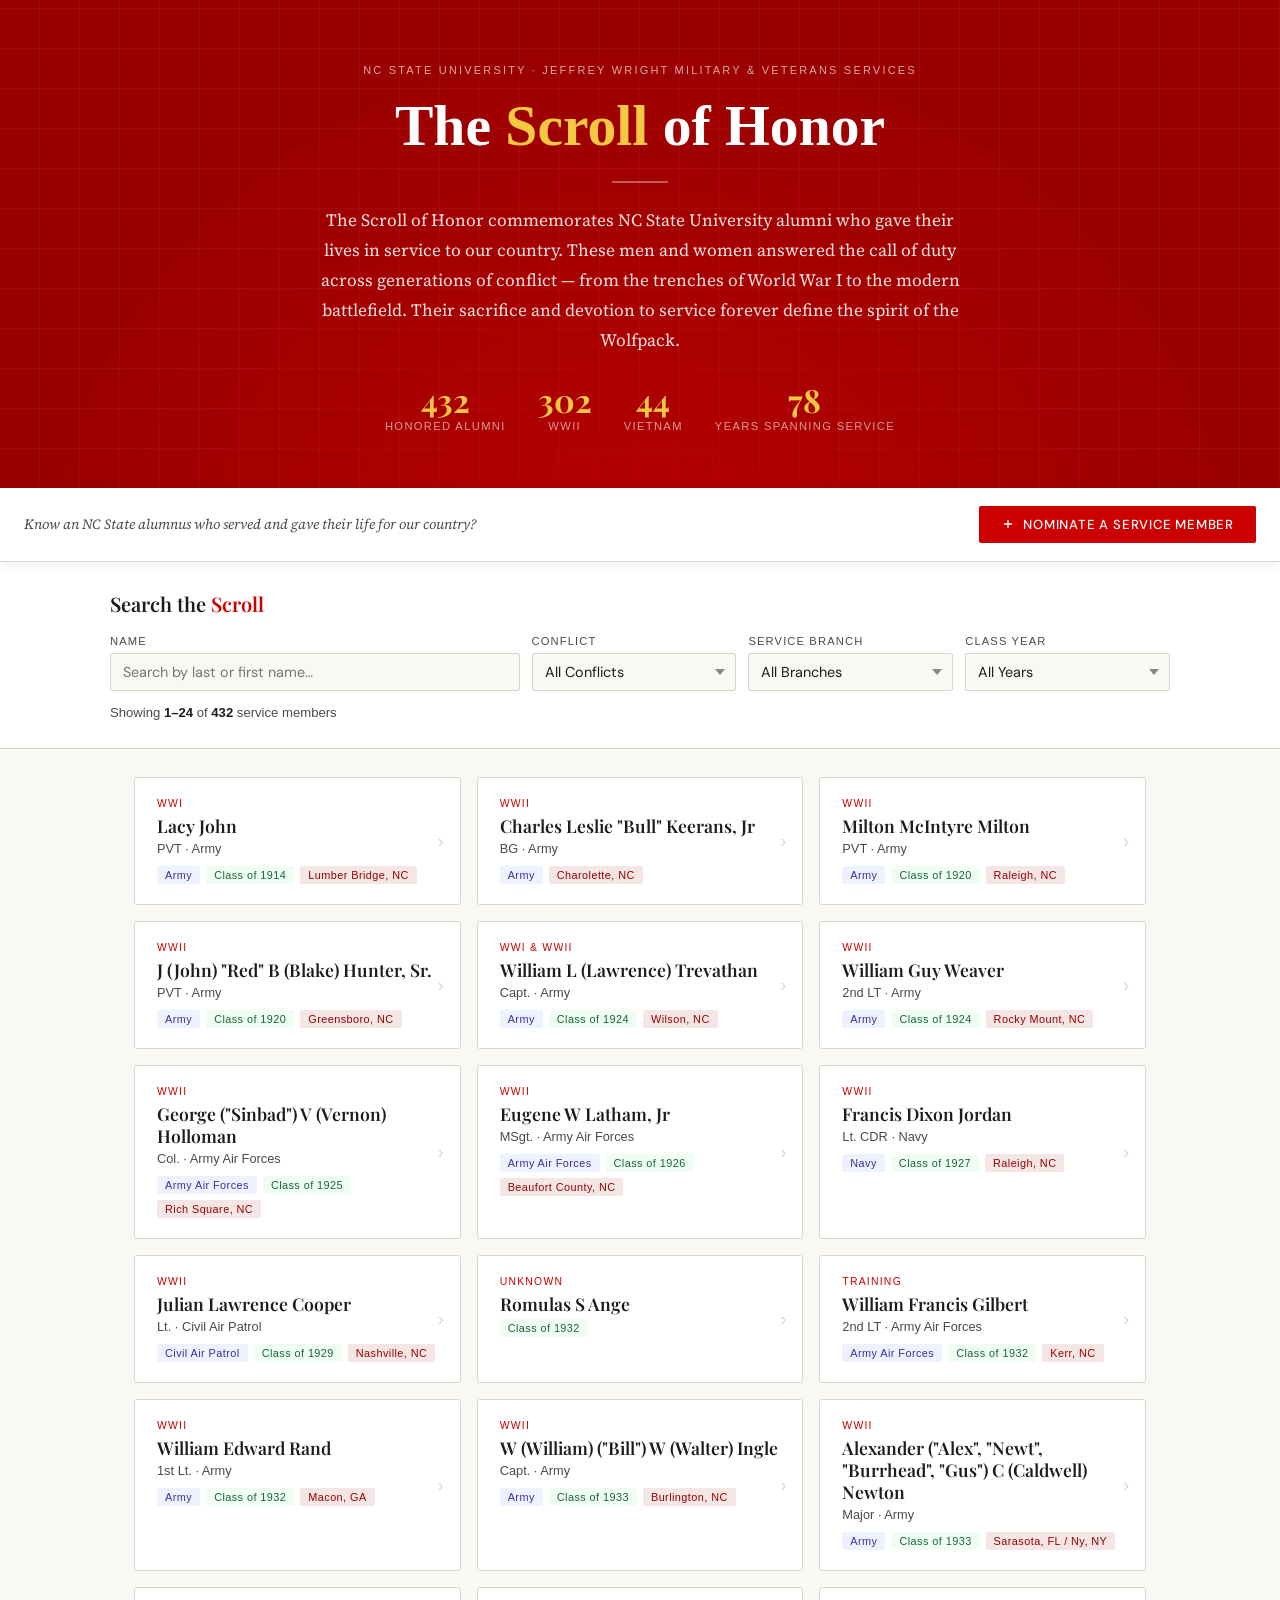
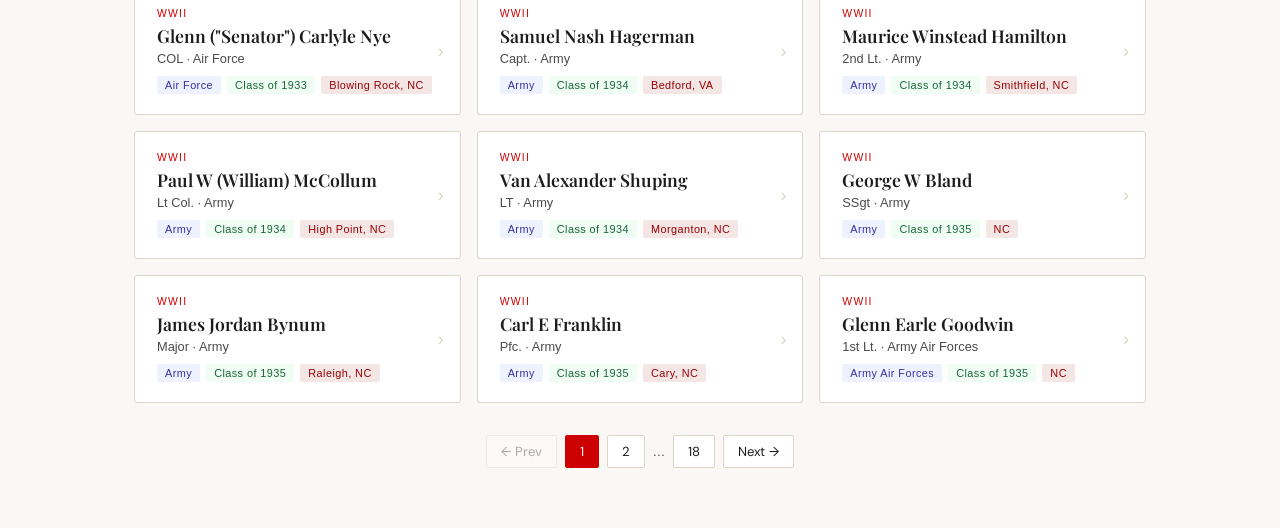
==== commit 9110c396: "[Fix] Headerfont to Open Sans" ====
--- a/scroll_of_honor.html
+++ b/scroll_of_honor.html
@@ -49,7 +49,7 @@
   }
   .soh-hero-inner { position: relative; max-width: 780px; margin: 0 auto; }
   .soh-hero-eyebrow {
-    font-family: 'DM Sans', sans-serif;
+    font-family: 'Open Sans', sans-serif;
     font-size: 11px;
     font-weight: 500;
     letter-spacing: 0.2em;
@@ -58,7 +58,7 @@
     margin-bottom: 18px;
   }
   .soh-hero h1 {
-    font-family: 'Playfair Display', serif;
+    font-family: 'Open Sans', serif;
     font-size: clamp(2.2rem, 5vw, 3.6rem);
     font-weight: 700;
     line-height: 1.12;
@@ -726,4 +726,4 @@
 populate();
 </script>
 </body>
-</html>+</html>
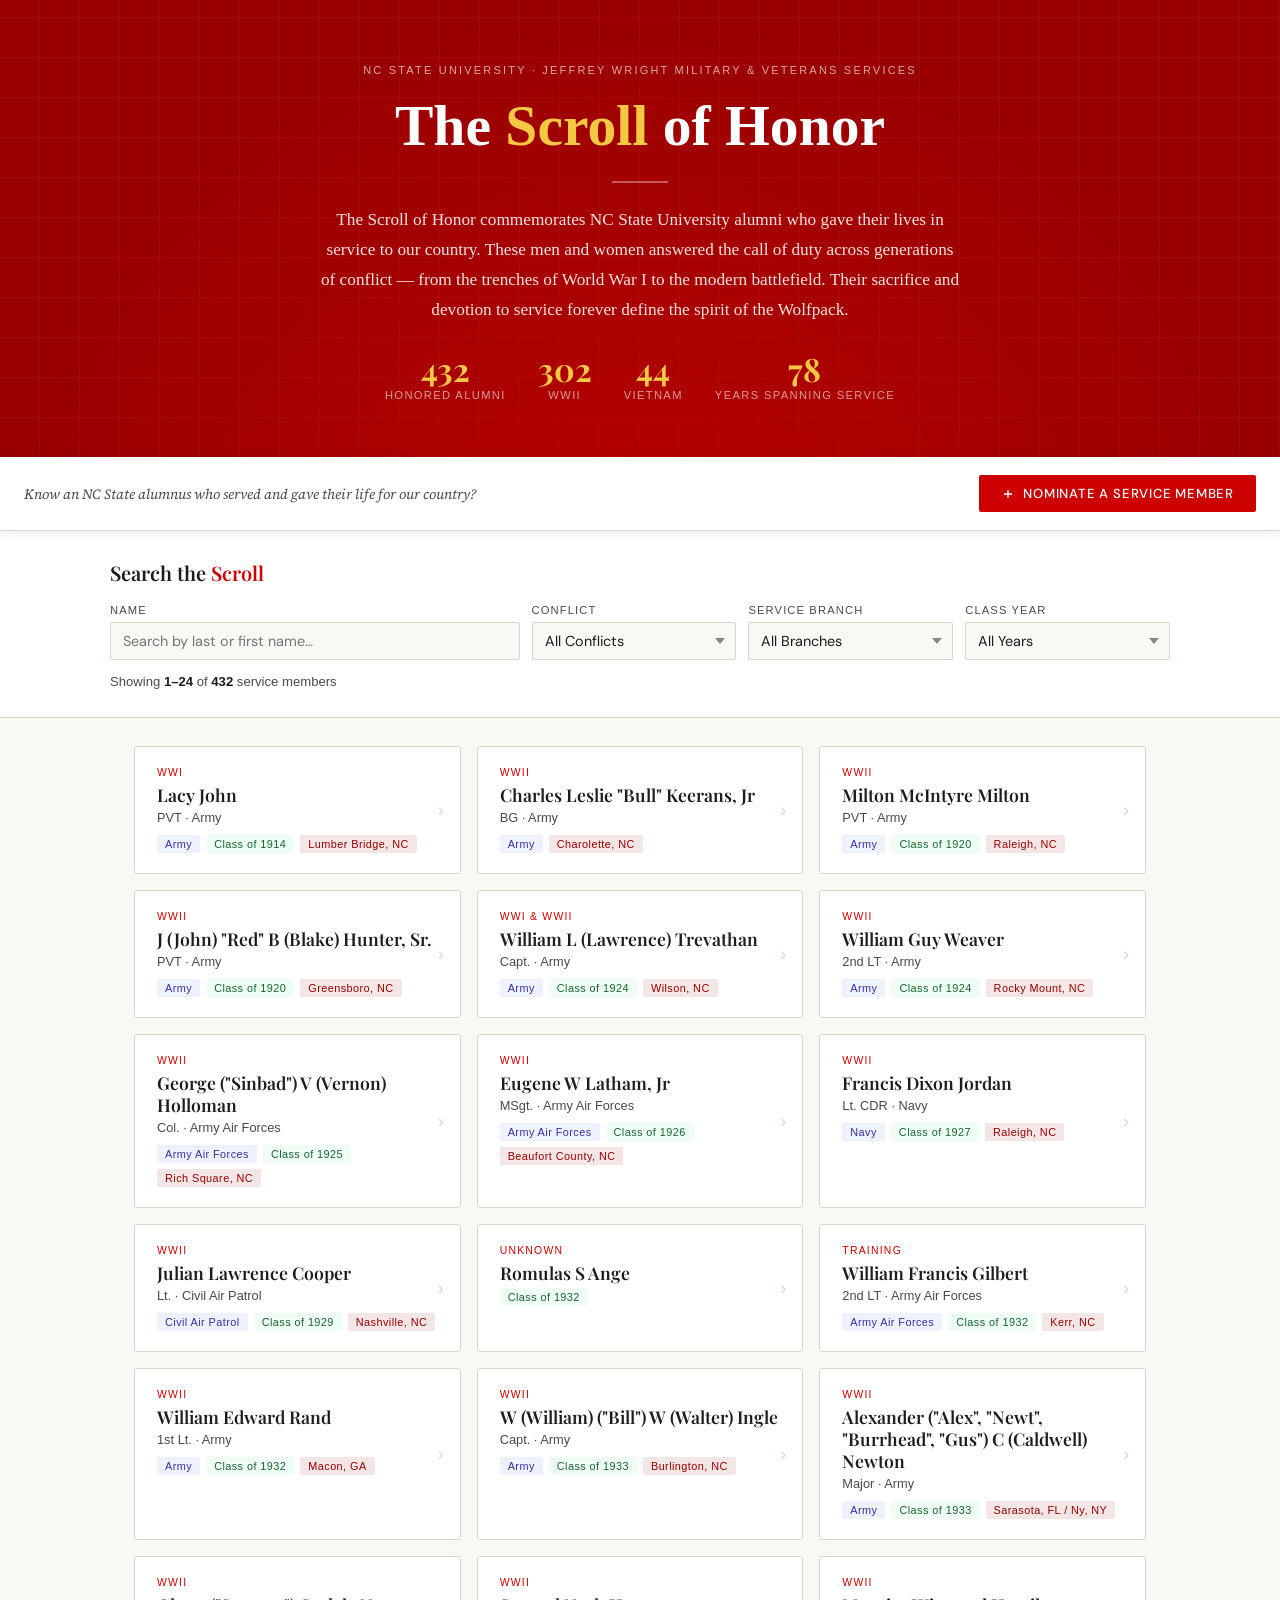
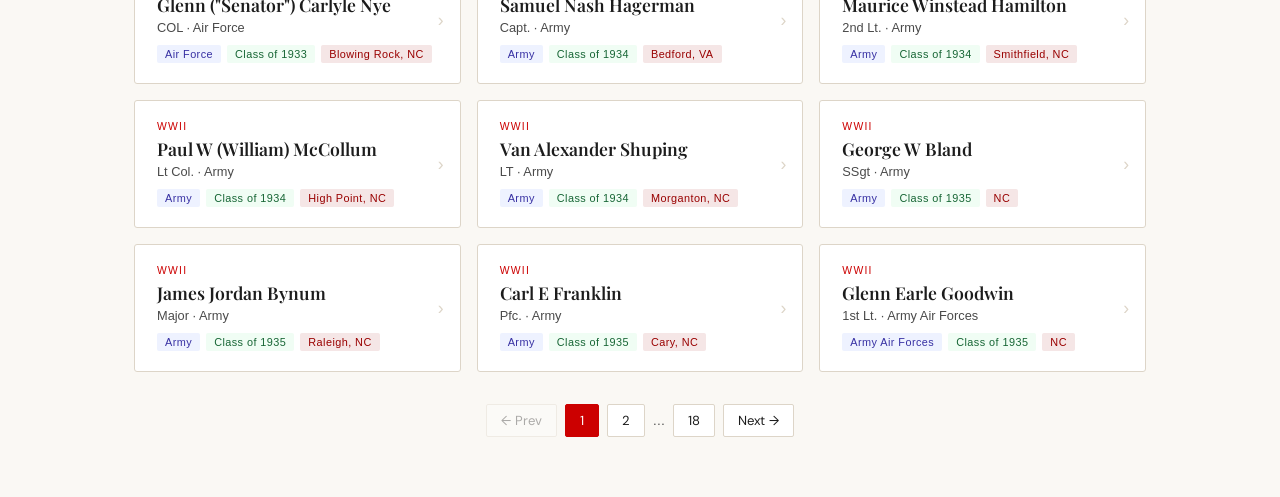
==== commit 0dfd04fa: "[SOC] Separate Stylesheet" ====
--- a/scroll_of_honor.html
+++ b/scroll_of_honor.html
@@ -6,417 +6,7 @@
 <title>NC State Scroll of Honor</title>
 <link rel="preconnect" href="https://fonts.googleapis.com">
 <link href="https://fonts.googleapis.com/css2?family=Playfair+Display:ital,wght@0,600;0,700;1,400&family=Source+Serif+4:opsz,wght@8..60,300;8..60,400;8..60,600&family=DM+Sans:wght@300;400;500&display=swap" rel="stylesheet">
-<style>
-  *, *::before, *::after { box-sizing: border-box; margin: 0; padding: 0; }
-
-  :root {
-    --red:       #CC0000;
-    --red-dark:  #990000;
-    --red-light: #f5e6e6;
-    --gold:      #b8942a;
-    --cream:     #faf8f4;
-    --charcoal:  #1c1c1c;
-    --mid:       #4a4a4a;
-    --border:    #ddd5c8;
-    --card-bg:   #ffffff;
-    --shadow:    rgba(0,0,0,0.08);
-  }
-
-  body {
-    font-family: 'Open Sans', sans-serif;
-    background: var(--cream);
-    color: var(--charcoal);
-    min-height: 100vh;
-  }
-
-  /* ── HERO ── */
-  .soh-hero {
-    background: var(--red-dark);
-    background-image:
-      repeating-linear-gradient(0deg, transparent, transparent 39px, rgba(255,255,255,0.04) 39px, rgba(255,255,255,0.04) 40px),
-      repeating-linear-gradient(90deg, transparent, transparent 39px, rgba(255,255,255,0.04) 39px, rgba(255,255,255,0.04) 40px);
-    color: white;
-    padding: 64px 24px 56px;
-    text-align: center;
-    position: relative;
-    overflow: hidden;
-  }
-  .soh-hero::before {
-    content: '';
-    position: absolute; inset: 0;
-    background: radial-gradient(ellipse at 50% 120%, rgba(204,0,0,0.6) 0%, transparent 70%);
-    pointer-events: none;
-  }
-  .soh-hero-inner { position: relative; max-width: 780px; margin: 0 auto; }
-  .soh-hero-eyebrow {
-    font-family: 'Open Sans', sans-serif;
-    font-size: 11px;
-    font-weight: 500;
-    letter-spacing: 0.2em;
-    text-transform: uppercase;
-    color: rgba(255,255,255,0.65);
-    margin-bottom: 18px;
-  }
-  .soh-hero h1 {
-    font-family: 'Open Sans', serif;
-    font-size: clamp(2.2rem, 5vw, 3.6rem);
-    font-weight: 700;
-    line-height: 1.12;
-    color: #fff;
-    margin-bottom: 8px;
-  }
-  .soh-hero h1 span { color: #f4c842; }
-  .soh-divider {
-    width: 56px; height: 2px;
-    background: rgba(255,255,255,0.35);
-    margin: 22px auto;
-    border: none;
-  }
-  .soh-hero p {
-    font-family: 'Source Serif 4', serif;
-    font-size: 1.08rem;
-    line-height: 1.75;
-    color: rgba(255,255,255,0.88);
-    max-width: 640px;
-    margin: 0 auto 28px;
-  }
-  .soh-stats {
-    display: flex;
-    justify-content: center;
-    gap: 32px;
-    flex-wrap: wrap;
-    margin-top: 8px;
-  }
-  .soh-stat {
-    text-align: center;
-  }
-  .soh-stat-num {
-    font-family: 'Playfair Display', serif;
-    font-size: 2rem;
-    font-weight: 700;
-    color: #f4c842;
-    line-height: 1;
-  }
-  .soh-stat-label {
-    font-size: 0.7rem;
-    letter-spacing: 0.12em;
-    text-transform: uppercase;
-    color: rgba(255,255,255,0.6);
-    margin-top: 4px;
-  }
-
-  /* ── NOMINATE BUTTON ── */
-  .soh-nominate-bar {
-    background: white;
-    border-bottom: 1px solid var(--border);
-    padding: 18px 24px;
-    display: flex;
-    align-items: center;
-    justify-content: space-between;
-    gap: 16px;
-    flex-wrap: wrap;
-    position: sticky; top: 0; z-index: 100;
-    box-shadow: 0 2px 12px var(--shadow);
-  }
-  .soh-nominate-text {
-    font-size: 0.88rem;
-    color: var(--mid);
-    font-family: 'Source Serif 4', serif;
-    font-style: italic;
-  }
-  .btn-nominate {
-    display: inline-flex; align-items: center; gap: 8px;
-    background: var(--red);
-    color: white;
-    font-family: 'DM Sans', sans-serif;
-    font-size: 0.82rem;
-    font-weight: 500;
-    letter-spacing: 0.06em;
-    text-transform: uppercase;
-    padding: 10px 22px;
-    border: none; border-radius: 2px;
-    cursor: pointer;
-    text-decoration: none;
-    transition: background 0.18s;
-    white-space: nowrap;
-  }
-  .btn-nominate:hover { background: var(--red-dark); }
-  .btn-nominate svg { flex-shrink: 0; }
-
-  /* ── SEARCH PANEL ── */
-  .soh-search-wrap {
-    background: white;
-    border-bottom: 1px solid var(--border);
-    padding: 28px 24px;
-  }
-  .soh-search-inner { max-width: 1060px; margin: 0 auto; }
-  .soh-search-heading {
-    font-family: 'Playfair Display', serif;
-    font-size: 1.25rem;
-    font-weight: 600;
-    color: var(--charcoal);
-    margin-bottom: 18px;
-  }
-  .soh-search-heading span { color: var(--red); }
-  .soh-fields {
-    display: grid;
-    grid-template-columns: 2fr 1fr 1fr 1fr;
-    gap: 12px;
-    align-items: end;
-  }
-  @media (max-width: 720px) {
-    .soh-fields { grid-template-columns: 1fr 1fr; }
-    .soh-fields .soh-field-name { grid-column: 1/-1; }
-  }
-  @media (max-width: 480px) {
-    .soh-fields { grid-template-columns: 1fr; }
-    .soh-fields .soh-field-name { grid-column: auto; }
-  }
-  .soh-field label {
-    display: block;
-    font-size: 0.7rem;
-    font-weight: 500;
-    letter-spacing: 0.1em;
-    text-transform: uppercase;
-    color: var(--mid);
-    margin-bottom: 6px;
-  }
-  .soh-field input,
-  .soh-field select {
-    width: 100%;
-    padding: 9px 12px;
-    border: 1px solid var(--border);
-    border-radius: 2px;
-    font-family: 'DM Sans', sans-serif;
-    font-size: 0.9rem;
-    color: var(--charcoal);
-    background: var(--cream);
-    outline: none;
-    transition: border-color 0.15s;
-    appearance: none;
-    -webkit-appearance: none;
-  }
-  .soh-field select {
-    background-image: url("data:image/svg+xml,%3Csvg xmlns='http://www.w3.org/2000/svg' width='10' height='6'%3E%3Cpath d='M0 0l5 6 5-6z' fill='%23888'/%3E%3C/svg%3E");
-    background-repeat: no-repeat;
-    background-position: right 10px center;
-    padding-right: 28px;
-  }
-  .soh-field input:focus,
-  .soh-field select:focus {
-    border-color: var(--red);
-    background: white;
-  }
-  .soh-results-summary {
-    margin-top: 14px;
-    font-size: 0.82rem;
-    color: var(--mid);
-  }
-  .soh-results-summary strong { color: var(--charcoal); }
-
-  /* ── RESULTS ── */
-  .soh-results-wrap {
-    max-width: 1060px;
-    margin: 0 auto;
-    padding: 28px 24px 60px;
-  }
-  .soh-grid {
-    display: grid;
-    grid-template-columns: repeat(auto-fill, minmax(300px, 1fr));
-    gap: 16px;
-  }
-  .soh-card {
-    background: var(--card-bg);
-    border: 1px solid var(--border);
-    border-radius: 3px;
-    padding: 20px 22px;
-    cursor: pointer;
-    transition: box-shadow 0.18s, transform 0.18s, border-color 0.18s;
-    position: relative;
-  }
-  .soh-card:hover {
-    box-shadow: 0 6px 24px rgba(0,0,0,0.1);
-    transform: translateY(-2px);
-    border-color: var(--red);
-  }
-  .soh-card-conflict {
-    font-size: 0.65rem;
-    font-weight: 500;
-    letter-spacing: 0.12em;
-    text-transform: uppercase;
-    color: var(--red);
-    margin-bottom: 6px;
-  }
-  .soh-card-name {
-    font-family: 'Playfair Display', serif;
-    font-size: 1.1rem;
-    font-weight: 600;
-    color: var(--charcoal);
-    line-height: 1.25;
-    margin-bottom: 4px;
-  }
-  .soh-card-rank {
-    font-size: 0.8rem;
-    color: var(--mid);
-    margin-bottom: 10px;
-  }
-  .soh-card-meta {
-    display: flex;
-    flex-wrap: wrap;
-    gap: 6px;
-  }
-  .soh-tag {
-    display: inline-block;
-    font-size: 0.68rem;
-    font-weight: 400;
-    padding: 3px 8px;
-    border-radius: 2px;
-    background: var(--red-light);
-    color: var(--red-dark);
-    letter-spacing: 0.04em;
-  }
-  .soh-tag.service { background: #eef2ff; color: #3730a3; }
-  .soh-tag.year { background: #f0fdf4; color: #166534; }
-  .soh-card-chevron {
-    position: absolute; right: 16px; top: 50%;
-    transform: translateY(-50%);
-    color: var(--border);
-    font-size: 1.1rem;
-    transition: color 0.15s;
-  }
-  .soh-card:hover .soh-card-chevron { color: var(--red); }
-
-  .soh-no-results {
-    text-align: center;
-    padding: 60px 20px;
-    color: var(--mid);
-    font-family: 'Source Serif 4', serif;
-    font-style: italic;
-    font-size: 1.05rem;
-  }
-
-  /* ── MODAL ── */
-  .soh-overlay {
-    display: none;
-    position: fixed; inset: 0;
-    background: rgba(0,0,0,0.55);
-    z-index: 1000;
-    backdrop-filter: blur(2px);
-    overflow-y: auto;
-    padding: 32px 16px;
-  }
-  .soh-overlay.open { display: flex; align-items: flex-start; justify-content: center; }
-  .soh-modal {
-    background: white;
-    max-width: 680px;
-    width: 100%;
-    border-radius: 4px;
-    overflow: hidden;
-    position: relative;
-    animation: modalIn 0.22s ease;
-  }
-  @keyframes modalIn {
-    from { opacity: 0; transform: translateY(16px); }
-    to   { opacity: 1; transform: translateY(0); }
-  }
-  .soh-modal-header {
-    background: var(--red-dark);
-    padding: 28px 32px 24px;
-    color: white;
-    position: relative;
-  }
-  .soh-modal-conflict {
-    font-size: 0.65rem;
-    letter-spacing: 0.18em;
-    text-transform: uppercase;
-    color: rgba(255,255,255,0.6);
-    margin-bottom: 6px;
-  }
-  .soh-modal-name {
-    font-family: 'Playfair Display', serif;
-    font-size: 1.7rem;
-    font-weight: 700;
-    color: white;
-    line-height: 1.15;
-  }
-  .soh-modal-rank-service {
-    margin-top: 8px;
-    font-size: 0.88rem;
-    color: rgba(255,255,255,0.75);
-  }
-  .soh-modal-close {
-    position: absolute; top: 18px; right: 20px;
-    background: none; border: none;
-    color: rgba(255,255,255,0.7);
-    font-size: 1.6rem;
-    cursor: pointer; line-height: 1;
-    transition: color 0.15s;
-  }
-  .soh-modal-close:hover { color: white; }
-  .soh-modal-body { padding: 28px 32px 32px; }
-  .soh-modal-grid {
-    display: grid;
-    grid-template-columns: 1fr 1fr;
-    gap: 16px 28px;
-    margin-bottom: 24px;
-  }
-  @media (max-width: 480px) { .soh-modal-grid { grid-template-columns: 1fr; } }
-  .soh-modal-field label {
-    font-size: 0.65rem;
-    font-weight: 500;
-    letter-spacing: 0.12em;
-    text-transform: uppercase;
-    color: #999;
-    display: block;
-    margin-bottom: 3px;
-  }
-  .soh-modal-field span {
-    font-size: 0.92rem;
-    color: var(--charcoal);
-  }
-  .soh-modal-notes-heading {
-    font-family: 'Playfair Display', serif;
-    font-size: 0.95rem;
-    font-weight: 600;
-    color: var(--charcoal);
-    border-top: 1px solid var(--border);
-    padding-top: 18px;
-    margin-bottom: 10px;
-  }
-  .soh-modal-notes {
-    font-family: 'Source Serif 4', serif;
-    font-size: 0.9rem;
-    line-height: 1.75;
-    color: var(--mid);
-    white-space: pre-wrap;
-    word-break: break-word;
-  }
-
-  /* pagination */
-  .soh-pagination {
-    display: flex;
-    justify-content: center;
-    align-items: center;
-    gap: 8px;
-    margin-top: 32px;
-    flex-wrap: wrap;
-  }
-  .soh-page-btn {
-    padding: 7px 14px;
-    border: 1px solid var(--border);
-    background: white;
-    border-radius: 2px;
-    font-family: 'DM Sans', sans-serif;
-    font-size: 0.82rem;
-    cursor: pointer;
-    transition: all 0.15s;
-    color: var(--charcoal);
-  }
-  .soh-page-btn:hover { border-color: var(--red); color: var(--red); }
-  .soh-page-btn.active { background: var(--red); border-color: var(--red); color: white; }
-  .soh-page-btn:disabled { opacity: 0.35; cursor: default; }
-  .soh-page-info { font-size: 0.8rem; color: var(--mid); }
-</style>
+<link rel="stylesheet" href="scroll_of_honor.css">
 </head>
 <body>
 
--- a/scroll_of_honor.css
+++ b/scroll_of_honor.css
@@ -0,0 +1,415 @@
+*, *::before, *::after { box-sizing: border-box; margin: 0; padding: 0; }
+
+:root {
+  --red:       #CC0000;
+  --red-dark:  #990000;
+  --red-light: #f5e6e6;
+  --gold:      #b8942a;
+  --cream:     #faf8f4;
+  --charcoal:  #1c1c1c;
+  --mid:       #4a4a4a;
+  --border:    #ddd5c8;
+  --card-bg:   #ffffff;
+  --shadow:    rgba(0,0,0,0.08);
+}
+
+body {
+  font-family: 'Open Sans', sans-serif;
+  background: var(--cream);
+  color: var(--charcoal);
+  min-height: 100vh;
+}
+
+/* ── HERO ── */
+.soh-hero {
+  background: var(--red-dark);
+  background-image:
+    repeating-linear-gradient(0deg, transparent, transparent 39px, rgba(255,255,255,0.04) 39px, rgba(255,255,255,0.04) 40px),
+    repeating-linear-gradient(90deg, transparent, transparent 39px, rgba(255,255,255,0.04) 39px, rgba(255,255,255,0.04) 40px);
+  color: white;
+  padding: 64px 24px 56px;
+  text-align: center;
+  position: relative;
+  overflow: hidden;
+}
+.soh-hero::before {
+  content: '';
+  position: absolute; inset: 0;
+  background: radial-gradient(ellipse at 50% 120%, rgba(204,0,0,0.6) 0%, transparent 70%);
+  pointer-events: none;
+}
+.soh-hero-inner { position: relative; max-width: 780px; margin: 0 auto; }
+.soh-hero-eyebrow {
+  font-family: 'Open Sans', sans-serif;
+  font-size: 11px;
+  font-weight: 500;
+  letter-spacing: 0.2em;
+  text-transform: uppercase;
+  color: rgba(255,255,255,0.65);
+  margin-bottom: 18px;
+}
+.soh-hero h1 {
+  font-family: 'Open Sans', serif;
+  font-size: clamp(2.2rem, 5vw, 3.6rem);
+  font-weight: 700;
+  line-height: 1.12;
+  color: #fff;
+  margin-bottom: 8px;
+}
+.soh-hero h1 span { color: #f4c842; }
+.soh-divider {
+  width: 56px; height: 2px;
+  background: rgba(255,255,255,0.35);
+  margin: 22px auto;
+  border: none;
+}
+.soh-hero p {
+  font-family: 'Open Sans', serif;
+  font-size: 1.08rem;
+  line-height: 1.75;
+  color: rgba(255,255,255,0.88);
+  max-width: 640px;
+  margin: 0 auto 28px;
+}
+.soh-stats {
+  display: flex;
+  justify-content: center;
+  gap: 32px;
+  flex-wrap: wrap;
+  margin-top: 8px;
+}
+.soh-stat {
+  text-align: center;
+}
+.soh-stat-num {
+  font-family: 'Playfair Display', serif;
+  font-size: 2rem;
+  font-weight: 700;
+  color: #f4c842;
+  line-height: 1;
+}
+.soh-stat-label {
+  font-size: 0.7rem;
+  letter-spacing: 0.12em;
+  text-transform: uppercase;
+  color: rgba(255,255,255,0.6);
+  margin-top: 4px;
+}
+
+/* ── NOMINATE BUTTON ── */
+.soh-nominate-bar {
+  background: white;
+  border-bottom: 1px solid var(--border);
+  padding: 18px 24px;
+  display: flex;
+  align-items: center;
+  justify-content: space-between;
+  gap: 16px;
+  flex-wrap: wrap;
+  position: sticky; top: 0; z-index: 100;
+  box-shadow: 0 2px 12px var(--shadow);
+}
+.soh-nominate-text {
+  font-size: 0.88rem;
+  color: var(--mid);
+  font-family: 'Source Serif 4', serif;
+  font-style: italic;
+}
+.btn-nominate {
+  display: inline-flex; align-items: center; gap: 8px;
+  background: var(--red);
+  color: white;
+  font-family: 'DM Sans', sans-serif;
+  font-size: 0.82rem;
+  font-weight: 500;
+  letter-spacing: 0.06em;
+  text-transform: uppercase;
+  padding: 10px 22px;
+  border: none; border-radius: 2px;
+  cursor: pointer;
+  text-decoration: none;
+  transition: background 0.18s;
+  white-space: nowrap;
+}
+.btn-nominate:hover { background: var(--red-dark); }
+.btn-nominate svg { flex-shrink: 0; }
+
+/* ── SEARCH PANEL ── */
+.soh-search-wrap {
+  background: white;
+  border-bottom: 1px solid var(--border);
+  padding: 28px 24px;
+}
+.soh-search-inner { max-width: 1060px; margin: 0 auto; }
+.soh-search-heading {
+  font-family: 'Playfair Display', serif;
+  font-size: 1.25rem;
+  font-weight: 600;
+  color: var(--charcoal);
+  margin-bottom: 18px;
+}
+.soh-search-heading span { color: var(--red); }
+.soh-fields {
+  display: grid;
+  grid-template-columns: 2fr 1fr 1fr 1fr;
+  gap: 12px;
+  align-items: end;
+}
+@media (max-width: 720px) {
+  .soh-fields { grid-template-columns: 1fr 1fr; }
+  .soh-fields .soh-field-name { grid-column: 1/-1; }
+}
+@media (max-width: 480px) {
+  .soh-fields { grid-template-columns: 1fr; }
+  .soh-fields .soh-field-name { grid-column: auto; }
+}
+.soh-field label {
+  display: block;
+  font-size: 0.7rem;
+  font-weight: 500;
+  letter-spacing: 0.1em;
+  text-transform: uppercase;
+  color: var(--mid);
+  margin-bottom: 6px;
+}
+.soh-field input,
+.soh-field select {
+  width: 100%;
+  padding: 9px 12px;
+  border: 1px solid var(--border);
+  border-radius: 2px;
+  font-family: 'DM Sans', sans-serif;
+  font-size: 0.9rem;
+  color: var(--charcoal);
+  background: var(--cream);
+  outline: none;
+  transition: border-color 0.15s;
+  appearance: none;
+  -webkit-appearance: none;
+}
+.soh-field select {
+  background-image: url("data:image/svg+xml,%3Csvg xmlns='http://www.w3.org/2000/svg' width='10' height='6'%3E%3Cpath d='M0 0l5 6 5-6z' fill='%23888'/%3E%3C/svg%3E");
+  background-repeat: no-repeat;
+  background-position: right 10px center;
+  padding-right: 28px;
+}
+.soh-field input:focus,
+.soh-field select:focus {
+  border-color: var(--red);
+  background: white;
+}
+.soh-results-summary {
+  margin-top: 14px;
+  font-size: 0.82rem;
+  color: var(--mid);
+}
+.soh-results-summary strong { color: var(--charcoal); }
+
+/* ── RESULTS ── */
+.soh-results-wrap {
+  max-width: 1060px;
+  margin: 0 auto;
+  padding: 28px 24px 60px;
+}
+.soh-grid {
+  display: grid;
+  grid-template-columns: repeat(auto-fill, minmax(300px, 1fr));
+  gap: 16px;
+}
+.soh-card {
+  background: var(--card-bg);
+  border: 1px solid var(--border);
+  border-radius: 3px;
+  padding: 20px 22px;
+  cursor: pointer;
+  transition: box-shadow 0.18s, transform 0.18s, border-color 0.18s;
+  position: relative;
+}
+.soh-card:hover {
+  box-shadow: 0 6px 24px rgba(0,0,0,0.1);
+  transform: translateY(-2px);
+  border-color: var(--red);
+}
+.soh-card-conflict {
+  font-size: 0.65rem;
+  font-weight: 500;
+  letter-spacing: 0.12em;
+  text-transform: uppercase;
+  color: var(--red);
+  margin-bottom: 6px;
+}
+.soh-card-name {
+  font-family: 'Playfair Display', serif;
+  font-size: 1.1rem;
+  font-weight: 600;
+  color: var(--charcoal);
+  line-height: 1.25;
+  margin-bottom: 4px;
+}
+.soh-card-rank {
+  font-size: 0.8rem;
+  color: var(--mid);
+  margin-bottom: 10px;
+}
+.soh-card-meta {
+  display: flex;
+  flex-wrap: wrap;
+  gap: 6px;
+}
+.soh-tag {
+  display: inline-block;
+  font-size: 0.68rem;
+  font-weight: 400;
+  padding: 3px 8px;
+  border-radius: 2px;
+  background: var(--red-light);
+  color: var(--red-dark);
+  letter-spacing: 0.04em;
+}
+.soh-tag.service { background: #eef2ff; color: #3730a3; }
+.soh-tag.year { background: #f0fdf4; color: #166534; }
+.soh-card-chevron {
+  position: absolute; right: 16px; top: 50%;
+  transform: translateY(-50%);
+  color: var(--border);
+  font-size: 1.1rem;
+  transition: color 0.15s;
+}
+.soh-card:hover .soh-card-chevron { color: var(--red); }
+
+.soh-no-results {
+  text-align: center;
+  padding: 60px 20px;
+  color: var(--mid);
+  font-family: 'Source Serif 4', serif;
+  font-style: italic;
+  font-size: 1.05rem;
+}
+
+/* ── MODAL ── */
+.soh-overlay {
+  display: none;
+  position: fixed; inset: 0;
+  background: rgba(0,0,0,0.55);
+  z-index: 1000;
+  backdrop-filter: blur(2px);
+  overflow-y: auto;
+  padding: 32px 16px;
+}
+.soh-overlay.open { display: flex; align-items: flex-start; justify-content: center; }
+.soh-modal {
+  background: white;
+  max-width: 680px;
+  width: 100%;
+  border-radius: 4px;
+  overflow: hidden;
+  position: relative;
+  animation: modalIn 0.22s ease;
+}
+@keyframes modalIn {
+  from { opacity: 0; transform: translateY(16px); }
+  to   { opacity: 1; transform: translateY(0); }
+}
+.soh-modal-header {
+  background: var(--red-dark);
+  padding: 28px 32px 24px;
+  color: white;
+  position: relative;
+}
+.soh-modal-conflict {
+  font-size: 0.65rem;
+  letter-spacing: 0.18em;
+  text-transform: uppercase;
+  color: rgba(255,255,255,0.6);
+  margin-bottom: 6px;
+}
+.soh-modal-name {
+  font-family: 'Playfair Display', serif;
+  font-size: 1.7rem;
+  font-weight: 700;
+  color: white;
+  line-height: 1.15;
+}
+.soh-modal-rank-service {
+  margin-top: 8px;
+  font-size: 0.88rem;
+  color: rgba(255,255,255,0.75);
+}
+.soh-modal-close {
+  position: absolute; top: 18px; right: 20px;
+  background: none; border: none;
+  color: rgba(255,255,255,0.7);
+  font-size: 1.6rem;
+  cursor: pointer; line-height: 1;
+  transition: color 0.15s;
+}
+.soh-modal-close:hover { color: white; }
+.soh-modal-body { padding: 28px 32px 32px; }
+.soh-modal-grid {
+  display: grid;
+  grid-template-columns: 1fr 1fr;
+  gap: 16px 28px;
+  margin-bottom: 24px;
+}
+@media (max-width: 480px) { .soh-modal-grid { grid-template-columns: 1fr; } }
+.soh-modal-field label {
+  font-size: 0.65rem;
+  font-weight: 500;
+  letter-spacing: 0.12em;
+  text-transform: uppercase;
+  color: #999;
+  display: block;
+  margin-bottom: 3px;
+}
+.soh-modal-field span {
+  font-size: 0.92rem;
+  color: var(--charcoal);
+}
+.soh-modal-notes-heading {
+  font-family: 'Playfair Display', serif;
+  font-size: 0.95rem;
+  font-weight: 600;
+  color: var(--charcoal);
+  border-top: 1px solid var(--border);
+  padding-top: 18px;
+  margin-bottom: 10px;
+}
+.soh-modal-notes {
+  font-family: 'Source Serif 4', serif;
+  font-size: 0.9rem;
+  line-height: 1.75;
+  color: var(--mid);
+  white-space: pre-wrap;
+  word-break: break-word;
+}
+
+/* pagination */
+.soh-pagination {
+  display: flex;
+  justify-content: center;
+  align-items: center;
+  gap: 8px;
+  margin-top: 32px;
+  flex-wrap: wrap;
+}
+
+.soh-page-btn {
+  padding: 7px 14px;
+  border: 1px solid var(--border);
+  background: white;
+  border-radius: 2px;
+  font-family: 'DM Sans', sans-serif;
+  font-size: 0.82rem;
+  cursor: pointer;
+  transition: all 0.15s;
+  color: var(--charcoal);
+}
+
+.soh-page-btn:hover { border-color: var(--red); color: var(--red); }
+
+.soh-page-btn.active { background: var(--red); border-color: var(--red); color: white; }
+
+.soh-page-btn:disabled { opacity: 0.35; cursor: default; }
+
+.soh-page-info { font-size: 0.8rem; color: var(--mid); }
+
